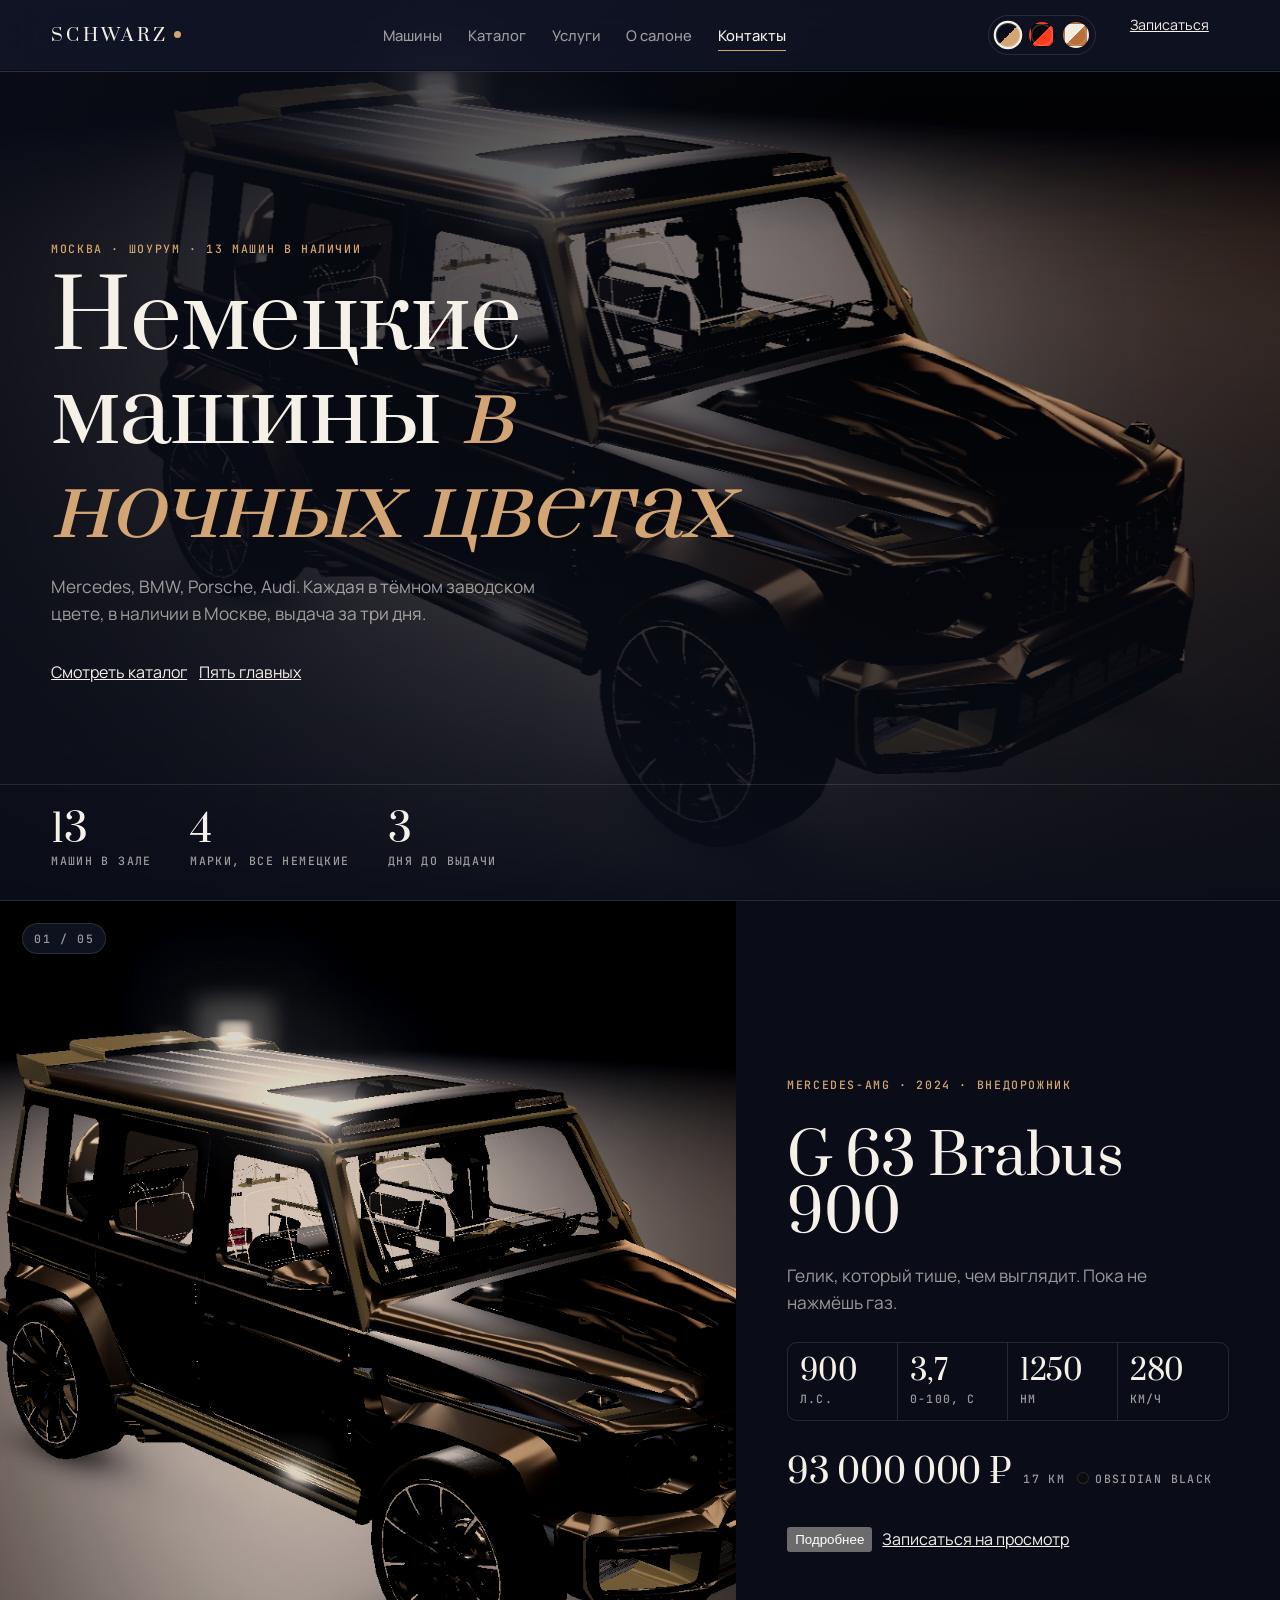
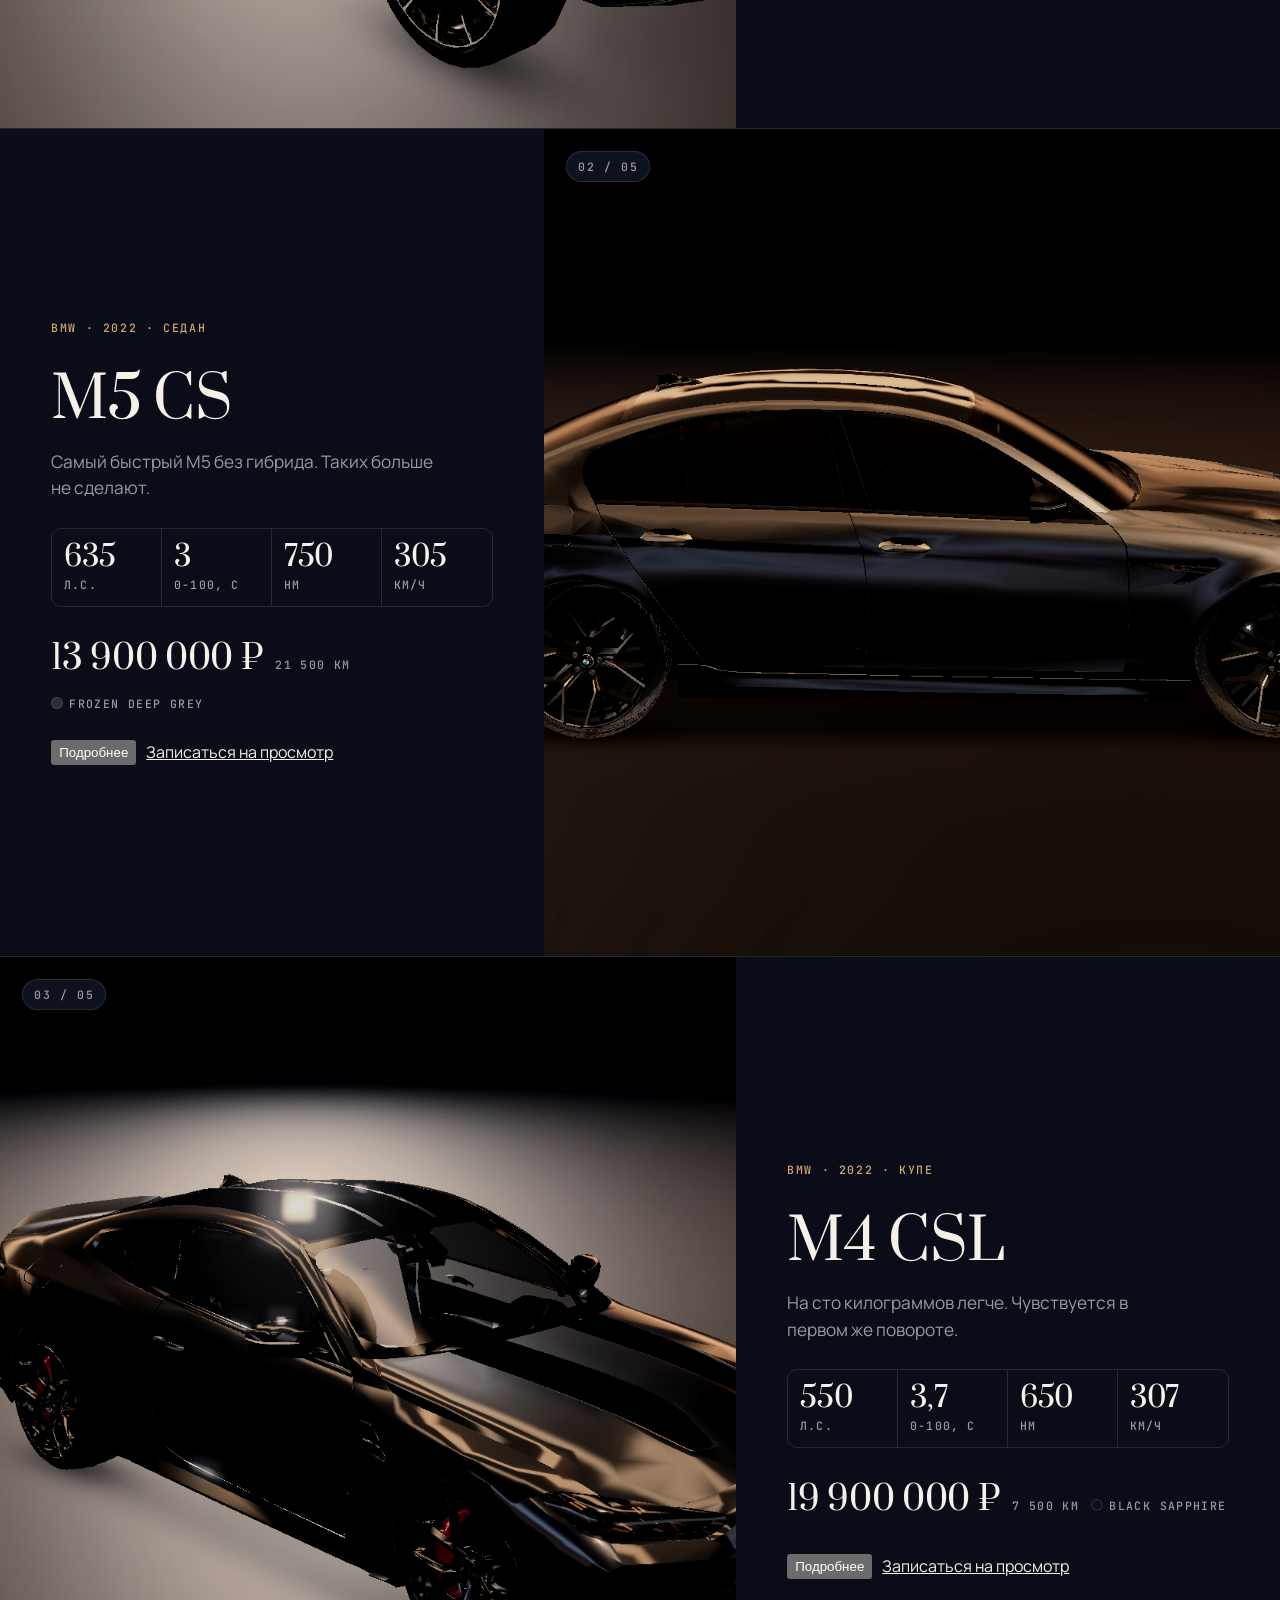
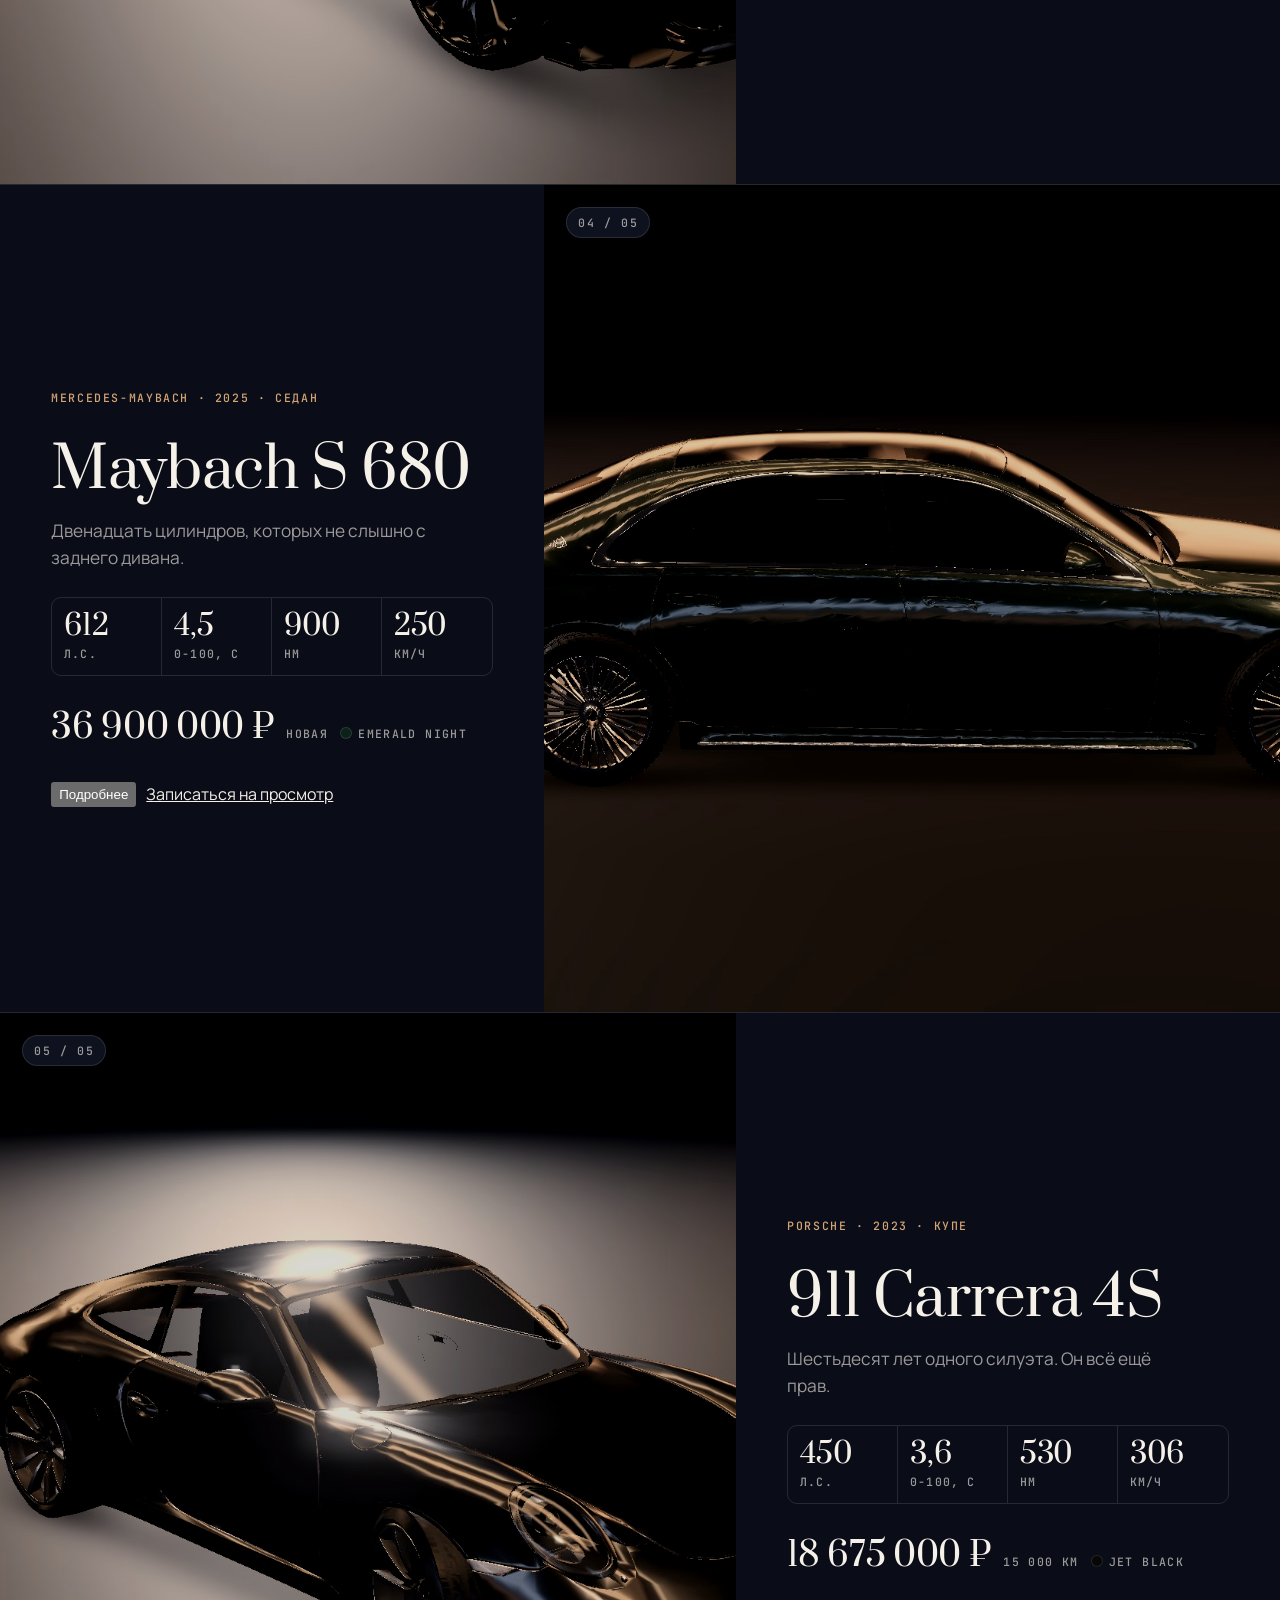
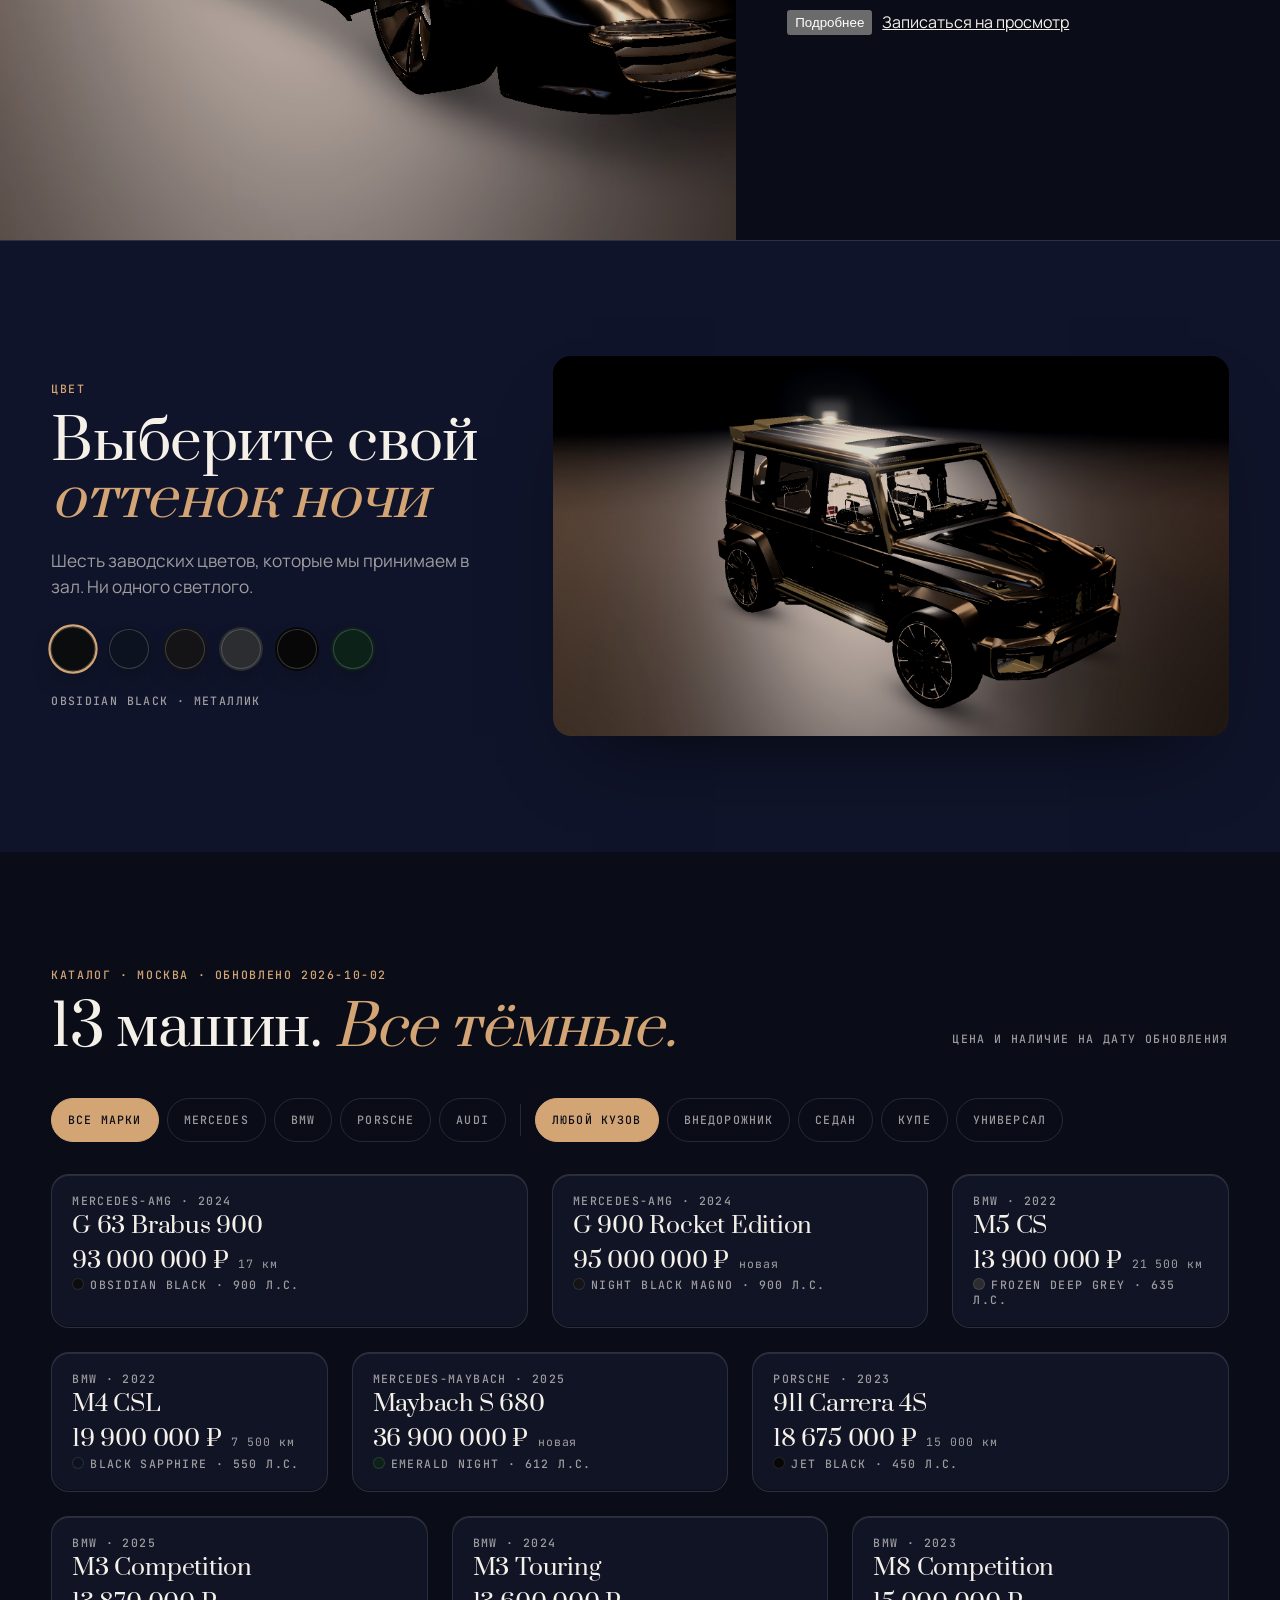
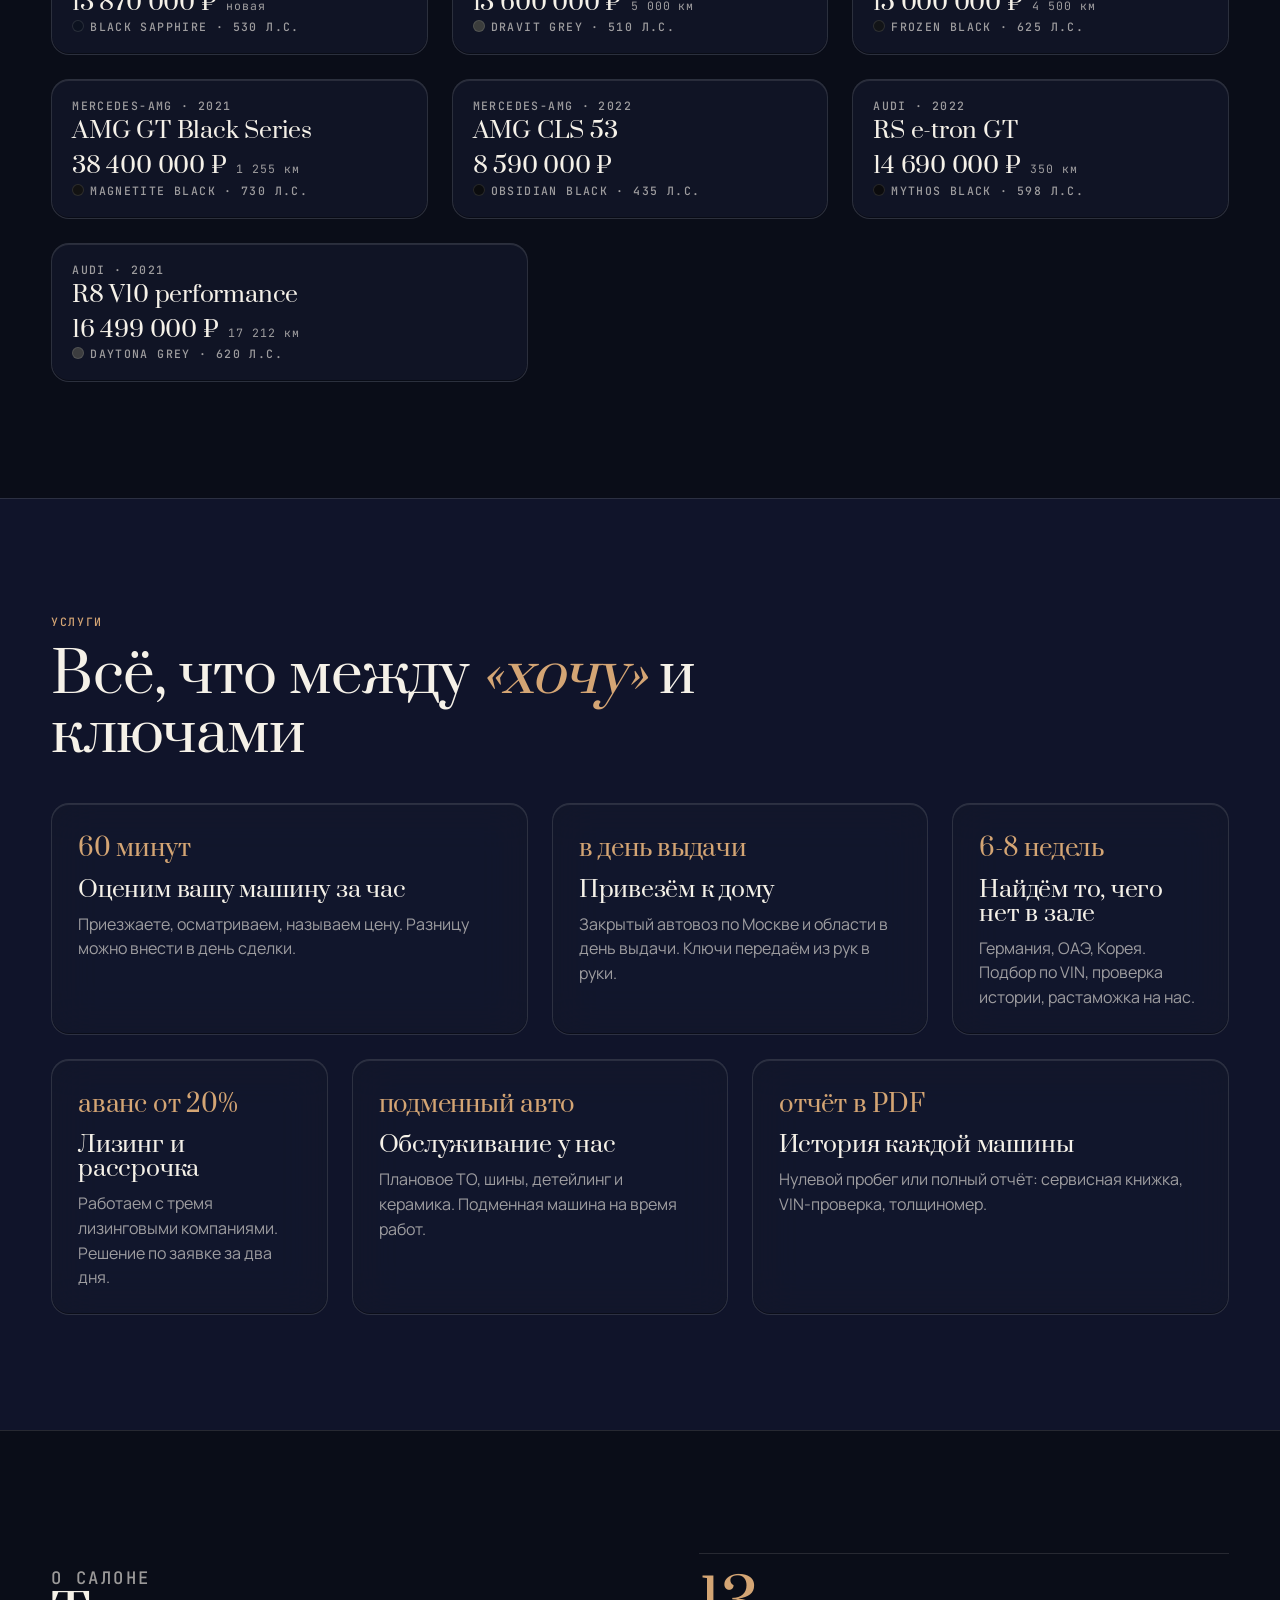
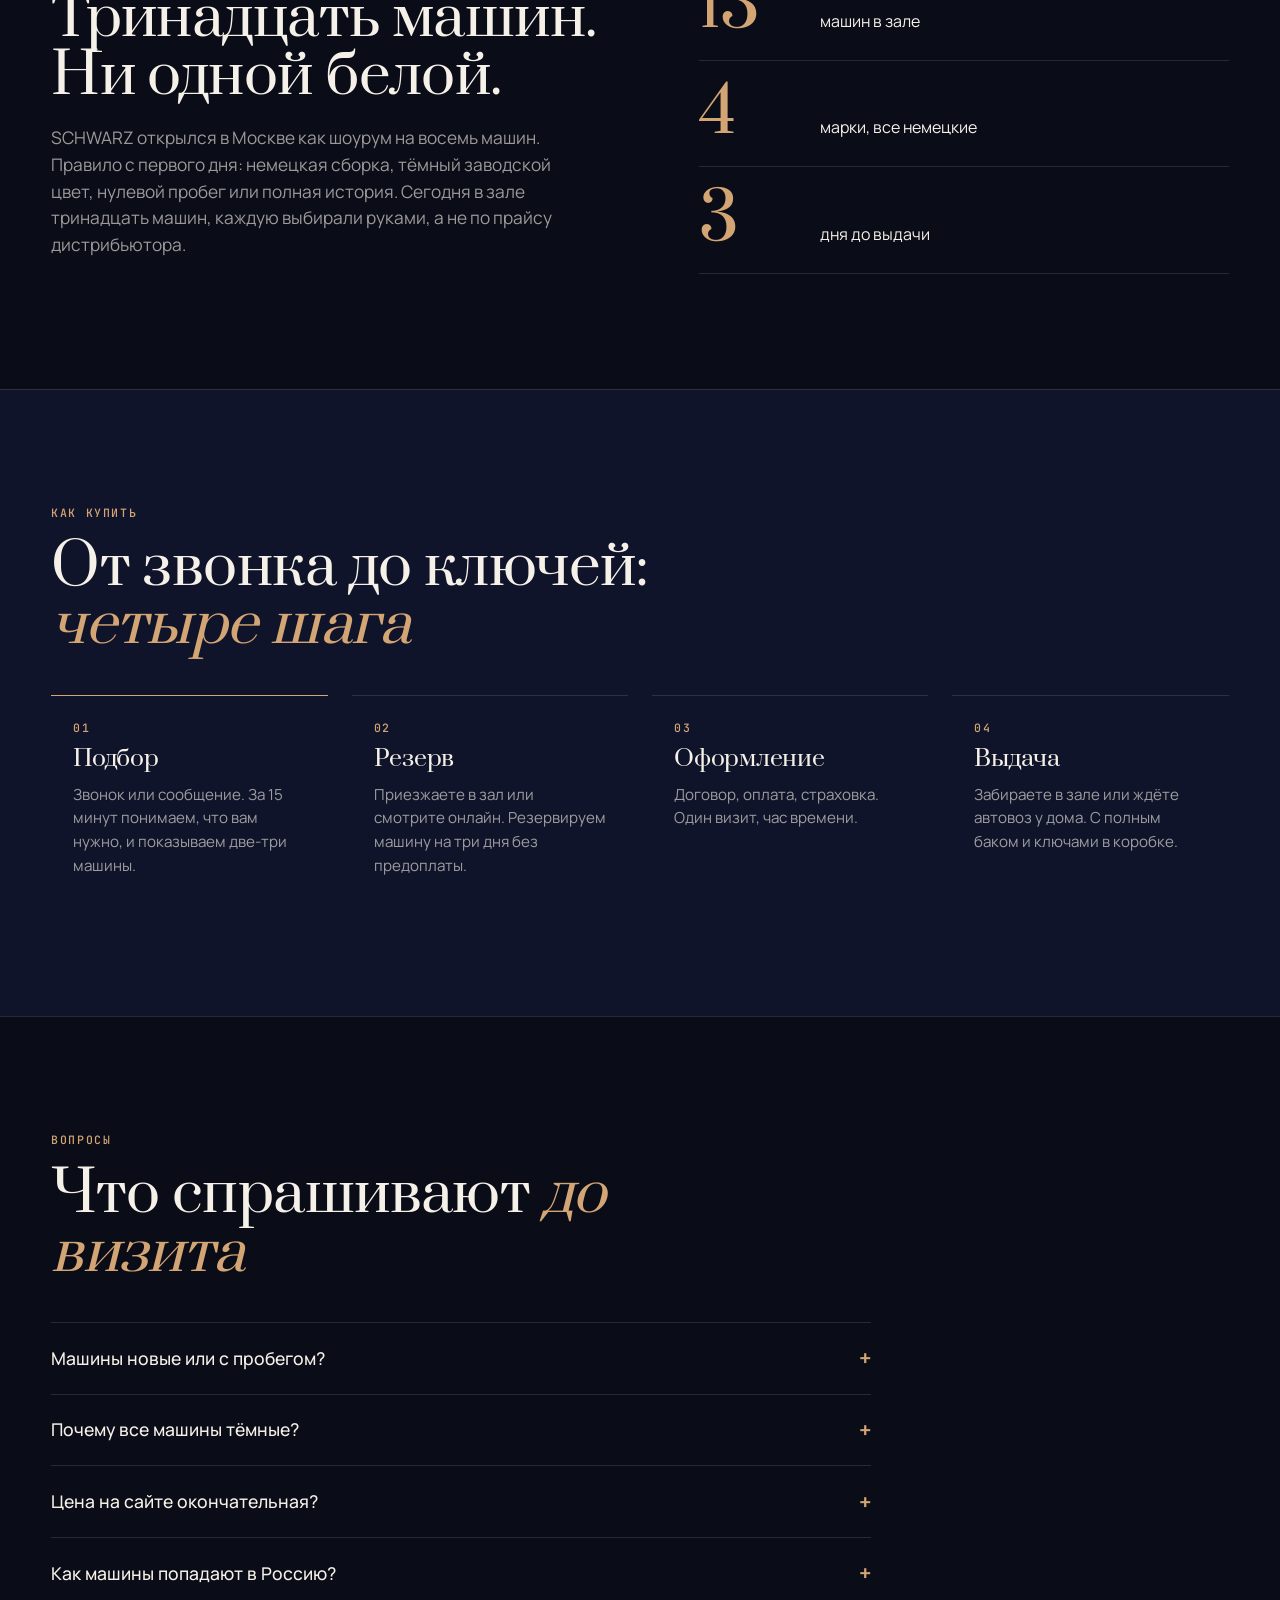
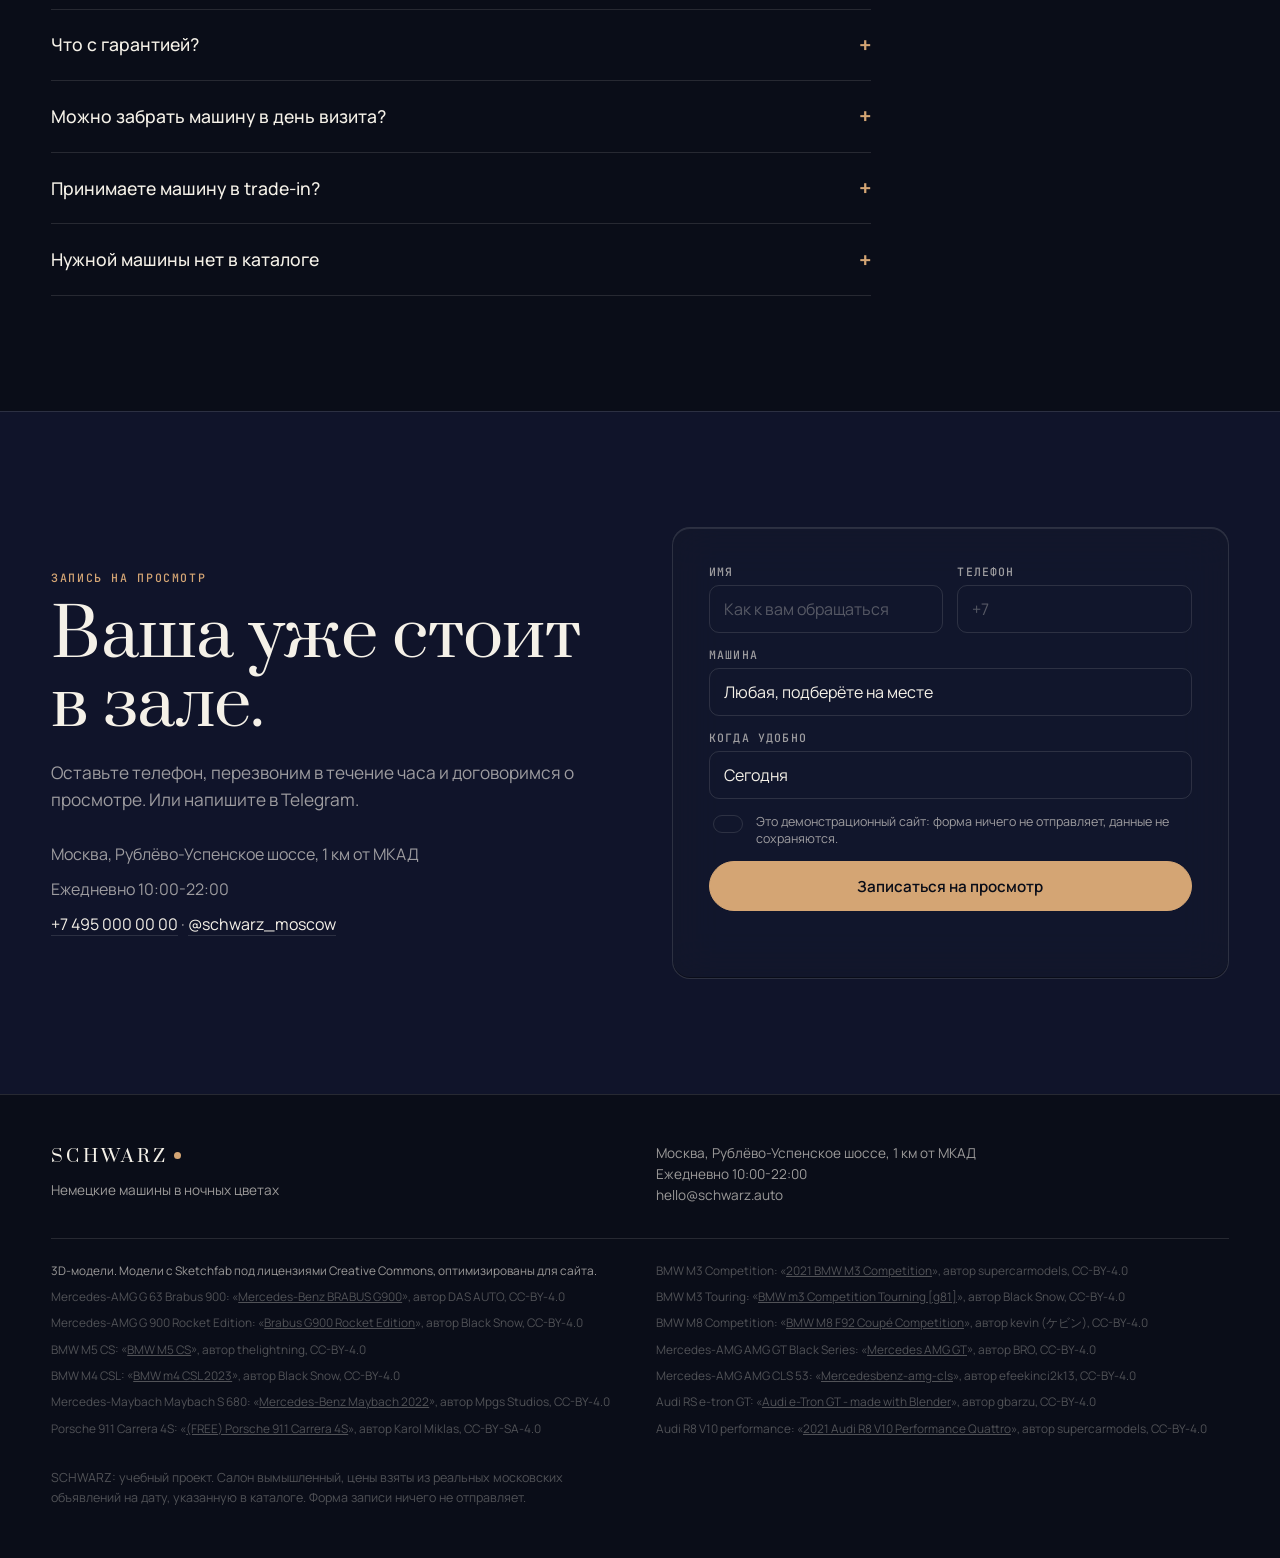
==== lite/index.html @ 3dd939ba "site-lite: первая версия SCHWARZ без 3D Co-Authored-By: Claude Fable 5.1 <noreply@anthropic.com>" ====
<!doctype html>
<html lang="ru" data-theme="night">
<head>
  <meta charset="utf-8" />
  <meta name="viewport" content="width=device-width, initial-scale=1, viewport-fit=cover" />
  <title>SCHWARZ. Немецкие машины в ночных цветах</title>
  <meta name="description" content="Mercedes, BMW, Porsche, Audi в тёмных заводских цветах. 13 машин в наличии в Москве, цена и наличие открыты, выдача за три дня." />
  <meta name="theme-color" content="#0a0d18" />
  <meta property="og:title" content="SCHWARZ. Немецкие машины в ночных цветах" />
  <meta property="og:description" content="13 машин в наличии в Москве. Все тёмные. Цена открыта, выдача за три дня." />
  <meta property="og:image" content="renders/night/g900-34f.jpg" />
  <link rel="icon" href="data:image/svg+xml,%3Csvg xmlns='http://www.w3.org/2000/svg' viewBox='0 0 32 32'%3E%3Crect width='32' height='32' rx='7' fill='%230a0d18'/%3E%3Ctext x='16' y='22' text-anchor='middle' font-family='Georgia,serif' font-size='19' fill='%23f5f1e8'%3ES%3C/text%3E%3Ccircle cx='25' cy='21' r='2.4' fill='%23d4a574'/%3E%3C/svg%3E" />
  <script>
    // тема до первой отрисовки, чтобы не мигало
    (function () {
      try {
        var t = new URLSearchParams(location.search).get('theme') || localStorage.getItem('schwarz-theme')
        if (t === 'night' || t === 'chrome' || t === 'atelier') document.documentElement.dataset.theme = t
      } catch (e) {}
      document.documentElement.classList.add('js')
    })()
  </script>
  <link rel="preconnect" href="https://fonts.googleapis.com" />
  <link rel="preconnect" href="https://fonts.gstatic.com" crossorigin />
  <link href="https://fonts.googleapis.com/css2?family=Prata&family=Manrope:wght@400;500;600;700&family=Tektur:wght@500;700;800&family=Geologica:wght@300;400;500;600&family=Cormorant+Garamond:ital,wght@0,400;0,500;0,600;1,400;1,500&family=Onest:wght@400;500;600&family=JetBrains+Mono:wght@400;500&display=swap" rel="stylesheet" />
  <link rel="stylesheet" href="tokens.css" />
  <link rel="stylesheet" href="tail.css" />
  <link rel="stylesheet" href="styles.css" />
</head>
<body>
  <a href="#catalog" class="skip">Перейти к каталогу</a>

  <header class="hd" data-header>
    <div class="hd-in">
      <a href="#top" class="logo" aria-label="SCHWARZ, на главную">Schwarz<i></i></a>
      <nav class="nav" aria-label="Разделы" data-nav>
        <a href="#heroes">Машины</a>
        <a href="#catalog">Каталог</a>
        <a href="#services">Услуги</a>
        <a href="#about">О салоне</a>
        <a href="#cta">Контакты</a>
      </nav>
      <div class="hd-right">
        <div class="themes" role="group" aria-label="Освещение шоурума" data-themes>
          <button type="button" data-theme-btn="night" aria-label="Ночной шоурум" title="Ночной шоурум"></button>
          <button type="button" data-theme-btn="chrome" aria-label="Кинохром" title="Кинохром"></button>
          <button type="button" data-theme-btn="atelier" aria-label="Светлое ателье" title="Светлое ателье"></button>
        </div>
        <a href="#cta" class="tl-btn hd-cta">Записаться</a>
        <button type="button" class="burger" aria-label="Меню" aria-expanded="false" data-burger><span></span></button>
      </div>
    </div>
  </header>

  <main id="top">
    <section class="hero" aria-labelledby="hero-h">
      <div class="hero-media" data-parallax>
        <img data-render="g900" data-rview="34f" alt="Mercedes-AMG G 63 Brabus 900 в цвете Obsidian Black в шоуруме SCHWARZ" fetchpriority="high" width="1920" height="1080" />
      </div>
      <div class="hero-in">
        <p class="eyebrow rise" style="--d:.1s">Москва · шоурум · <span data-count-cars>13</span> машин в наличии</p>
        <h1 id="hero-h" class="rise" style="--d:.2s">Немецкие машины <em>в ночных цветах</em></h1>
        <p class="lede rise" style="--d:.35s" data-text="brand.lede"></p>
        <div class="hero-cta rise" style="--d:.45s">
          <a href="#catalog" class="tl-btn">Смотреть каталог</a>
          <a href="#heroes" class="tl-btn tl-ghost">Пять главных</a>
        </div>
      </div>
      <ul class="hero-meta rise" style="--d:.6s" aria-label="Коротко о салоне" data-facts></ul>
    </section>

    <section class="heroes" id="heroes" aria-label="Главные машины" data-heroes></section>

    <section class="paint" id="paint" aria-labelledby="paint-h">
      <div class="paint-in">
        <div class="paint-text">
          <p class="eyebrow io">Цвет</p>
          <h2 id="paint-h" class="io" style="--d:.05s">Выберите свой <em>оттенок ночи</em></h2>
          <p class="lede io" style="--d:.1s">Шесть заводских цветов, которые мы принимаем в зал. Ни одного светлого.</p>
          <div class="chips io" style="--d:.15s" role="group" aria-label="Оттенок кузова" data-chips></div>
          <p class="paint-name io" style="--d:.2s"><span class="tl-mono" data-paint-name></span></p>
        </div>
        <div class="paint-media io" style="--d:.1s">
          <img data-paint-img alt="Mercedes-AMG G 63 Brabus 900, выбранный оттенок" width="1920" height="1080" />
          <img data-paint-img-next alt="" aria-hidden="true" width="1920" height="1080" />
        </div>
      </div>
    </section>

    <div id="tail" class="tail"></div>
  </main>

  <script src="data/cars.js"></script>
  <script src="data/content.js"></script>
  <script src="tail.js"></script>
  <script src="app.js"></script>
</body>
</html>
---- lite/tokens.css ----
/* SCHWARZ: токены трёх тем. Один файл на site-3d и site-lite.
   Переключение: <html data-theme="night" | "chrome" | "atelier">. По умолчанию night.
   Правило: один акцент на тему, фон не чистый #000 и не #fff, mono только для лейблов. */

:root,
html[data-theme='night'] {
  --bg: #0a0d18;
  --bg-2: #10142a;
  --surface: rgba(20, 24, 42, 0.72);
  --ink: #f5f1e8;
  --ink-dim: rgba(245, 241, 232, 0.62);
  --ink-faint: rgba(245, 241, 232, 0.3);
  --line: rgba(245, 241, 232, 0.12);
  --accent: #d4a574;
  --accent-soft: #f4d99c;
  --accent-ink: #0a0d18;
  --glass-top: rgba(255, 255, 255, 0.1);
  --glass-bottom: rgba(0, 0, 0, 0.4);
  --font-display: 'Prata', Georgia, serif;
  --font-text: 'Manrope', system-ui, sans-serif;
  --font-mono: 'JetBrains Mono', ui-monospace, monospace;
  --display-weight: 400;
  --display-tracking: -0.01em;
  --display-case: none;
  --radius: 18px;
  --radius-s: 10px;
  --ease: cubic-bezier(0.22, 1, 0.36, 1);
  --ease-io: cubic-bezier(0.83, 0, 0.17, 1);
  --photo-filter: sepia(0.35) saturate(1.3) hue-rotate(-10deg) brightness(0.82) contrast(1.08);
  --scheme: dark;
}

html[data-theme='chrome'] {
  --bg: #0a0a0b;
  --bg-2: #141416;
  --surface: rgba(26, 26, 28, 0.76);
  --ink: #e6e6e8;
  --ink-dim: rgba(230, 230, 232, 0.6);
  --ink-faint: rgba(230, 230, 232, 0.28);
  --line: rgba(230, 230, 232, 0.14);
  --accent: #ff3b1f;
  --accent-soft: #ff7a5c;
  --accent-ink: #0a0a0b;
  --glass-top: rgba(255, 255, 255, 0.14);
  --glass-bottom: rgba(0, 0, 0, 0.5);
  --font-display: 'Tektur', 'Geologica', sans-serif;
  --font-text: 'Geologica', system-ui, sans-serif;
  --font-mono: 'JetBrains Mono', ui-monospace, monospace;
  --display-weight: 800;
  --display-tracking: -0.03em;
  --display-case: uppercase;
  --radius: 4px;
  --radius-s: 2px;
  --photo-filter: grayscale(1) contrast(1.18) brightness(0.9);
  --scheme: dark;
}

html[data-theme='atelier'] {
  --bg: #f1ece2;
  --bg-2: #e6dfd1;
  --surface: rgba(255, 252, 246, 0.72);
  --ink: #14130f;
  --ink-dim: rgba(20, 19, 15, 0.64);
  --ink-faint: rgba(20, 19, 15, 0.34);
  --line: rgba(20, 19, 15, 0.12);
  --accent: #b8703a;
  --accent-soft: #d99a64;
  --accent-ink: #fffaf0;
  --glass-top: rgba(255, 255, 255, 0.7);
  --glass-bottom: rgba(20, 19, 15, 0.08);
  --font-display: 'Cormorant Garamond', Georgia, serif;
  --font-text: 'Onest', system-ui, sans-serif;
  --font-mono: 'JetBrains Mono', ui-monospace, monospace;
  --display-weight: 500;
  --display-tracking: -0.015em;
  --display-case: none;
  --radius: 24px;
  --radius-s: 12px;
  --photo-filter: sepia(0.18) saturate(1.05) brightness(1.02) contrast(1.04);
  --scheme: light;
}

/* ритм и размеры, одинаковые для всех тем */
:root {
  --maxw: 1440px;
  --pad: clamp(18px, 4vw, 64px);
  --gap: clamp(1rem, 2vw, 1.5rem);
  --section: clamp(4rem, 9vw, 8rem);
  --t-fast: 0.28s var(--ease);
  --t-med: 0.6s var(--ease);
  --h1: clamp(2.6rem, 7.2vw, 7.5rem);
  --h2: clamp(2rem, 4.4vw, 4rem);
  --h3: clamp(1.25rem, 1.8vw, 1.6rem);
  --lede: clamp(1.05rem, 1.35vw, 1.3rem);
  --label: 0.72rem;
}

html { color-scheme: var(--scheme); }

/* шрифты: подключаются один раз, тема выбирает свои через переменные */
.schwarz-fonts {
  /* Prata 400 · Manrope 400 500 600 700 · Tektur 500 700 800 · Geologica 300 400 500 600 ·
     Cormorant Garamond 400 500 600 (+italic) · Onest 400 500 600 · JetBrains Mono 400 500 */
}
---- lite/tail.css ----
/* SCHWARZ: хвост сайта (каталог, услуги, о салоне, FAQ, запись, футер).
   Работает в site-3d под фильмом и в site-lite как основное тело страницы.
   Все цвета и шрифты из brand/design-system/tokens.css. Префикс классов .tl- */

.tl {
  position: relative;
  z-index: 3;
  background: var(--bg);
  color: var(--ink);
  font-family: var(--font-text);
  line-height: 1.55;
  -webkit-font-smoothing: antialiased;
}
.tl * { box-sizing: border-box; }
.tl section { padding: var(--section) 0; }
.tl .tl-wrap { max-width: var(--maxw); margin: 0 auto; padding: 0 var(--pad); }
.tl .tl-eyebrow {
  font: 500 var(--label) var(--font-mono); letter-spacing: 0.14em; text-transform: uppercase;
  color: var(--accent); margin: 0 0 1.1rem;
}
.tl h2, .tl h3, .tl .tl-display {
  font-family: var(--font-display); font-weight: var(--display-weight);
  letter-spacing: var(--display-tracking); text-transform: var(--display-case); line-height: 1.04; margin: 0;
}
.tl h2 { font-size: var(--h2); max-width: 18ch; }
.tl h3 { font-size: var(--h3); }
.tl h2 em { font-style: italic; color: var(--accent); }
html[data-theme='chrome'] .tl h2 em { font-style: normal; }
.tl .tl-lede { font-size: var(--lede); color: var(--ink-dim); max-width: 56ch; margin: 1.2rem 0 0; }
.tl .tl-head { display: grid; grid-template-columns: 1fr auto; gap: 2rem; align-items: end; margin-bottom: 2.5rem; }
.tl .tl-mono { font: 500 var(--label) var(--font-mono); letter-spacing: 0.12em; text-transform: uppercase; color: var(--ink-dim); }
.tl .tl-glass {
  background: var(--surface); border: 1px solid var(--line); border-radius: var(--radius);
  box-shadow: inset 0 1px 0 var(--glass-top), inset 0 -1px 0 var(--glass-bottom);
  backdrop-filter: blur(22px) saturate(140%); -webkit-backdrop-filter: blur(22px) saturate(140%);
}
.tl .tl-btn {
  display: inline-flex; align-items: center; justify-content: center; gap: 10px; min-height: 50px; padding: 0 28px;
  border-radius: 999px; font: 600 0.95rem var(--font-text); border: 1px solid var(--accent);
  background: var(--accent); color: var(--accent-ink); cursor: pointer; text-decoration: none;
  transition: transform var(--t-fast), background var(--t-fast); white-space: nowrap;
}
html[data-theme='chrome'] .tl .tl-btn { border-radius: var(--radius); font-family: var(--font-display); font-weight: 700; letter-spacing: 0.04em; text-transform: uppercase; }
.tl .tl-btn:hover { transform: translateY(-2px); }
.tl .tl-btn:focus-visible, .tl button:focus-visible, .tl a:focus-visible, .tl input:focus-visible, .tl select:focus-visible { outline: 2px solid var(--accent-soft); outline-offset: 3px; }
.tl .tl-btn.tl-ghost { background: transparent; color: var(--ink); border-color: var(--line); }
.tl .tl-rule { height: 1px; width: 100%; background: var(--line); }
.tl section + section { border-top: 1px solid var(--line); }
.tl section.tl-alt { background: var(--bg-2); }

/* ── фильтры каталога ── */
.tl .tl-filters { display: flex; flex-wrap: wrap; gap: 8px; }
.tl .tl-filters button {
  font: 500 var(--label) var(--font-mono); letter-spacing: 0.1em; text-transform: uppercase; color: var(--ink-dim);
  min-height: 44px; padding: 0 16px; border: 1px solid var(--line); border-radius: 999px; background: transparent; cursor: pointer;
  transition: color var(--t-fast), border-color var(--t-fast), background var(--t-fast);
}
html[data-theme='chrome'] .tl .tl-filters button { border-radius: var(--radius); }
.tl .tl-filters button.is-on { color: var(--accent-ink); background: var(--accent); border-color: var(--accent); }
.tl .tl-filters .tl-sep { width: 1px; background: var(--line); margin: 6px 6px; }

/* ── bento-сетка ── */
.tl .tl-grid { display: grid; grid-template-columns: repeat(12, 1fr); gap: var(--gap); }
.tl .tl-card {
  grid-column: span 4; position: relative; overflow: hidden; display: flex; flex-direction: column;
  cursor: pointer; text-align: left; padding: 0; color: inherit; font: inherit;
  transition: transform var(--t-med), border-color var(--t-fast), opacity var(--t-med);
}
.tl .tl-card:nth-child(12n+1), .tl .tl-card:nth-child(12n+6) { grid-column: span 5; }
.tl .tl-card:nth-child(12n+3), .tl .tl-card:nth-child(12n+4) { grid-column: span 3; }
.tl .tl-card:hover { transform: translateY(-4px); border-color: var(--accent); }
.tl .tl-card.is-hidden { display: none; }
.tl .tl-card .tl-ph { position: relative; aspect-ratio: 16 / 10; overflow: hidden; background: var(--bg-2); }
.tl .tl-card img { position: absolute; inset: 0; width: 100%; height: 100%; object-fit: cover; object-position: 50% 60%; transition: transform 1.2s var(--ease), opacity var(--t-med); }
.tl .tl-card:hover img { transform: scale(1.04); }
.tl .tl-card .tl-tag {
  position: absolute; top: 14px; left: 14px; z-index: 1; font: 500 var(--label) var(--font-mono); letter-spacing: 0.12em;
  text-transform: uppercase; padding: 7px 11px; border-radius: 999px; background: var(--surface); border: 1px solid var(--line);
  backdrop-filter: blur(12px);
}
html[data-theme='chrome'] .tl .tl-card .tl-tag { border-radius: var(--radius); }
.tl .tl-card .tl-tag.is-stock::before { content: ''; display: inline-block; width: 6px; height: 6px; border-radius: 50%; background: var(--accent); margin-right: 8px; vertical-align: 0.1em; }
.tl .tl-card .tl-body { padding: 18px 20px 20px; display: grid; gap: 4px; }
.tl .tl-card h3 { margin: 2px 0 6px; }
.tl .tl-price { font-family: var(--font-display); font-weight: var(--display-weight); letter-spacing: var(--display-tracking); font-size: 1.45rem; line-height: 1.1; }
.tl .tl-price small { font: 400 var(--label) var(--font-mono); color: var(--ink-dim); letter-spacing: 0.08em; margin-left: 10px; text-transform: none; }
.tl .tl-chip { display: inline-block; width: 12px; height: 12px; border-radius: 50%; box-shadow: inset 0 0 0 1px var(--line); vertical-align: -1px; margin-right: 6px; }
.tl .tl-empty { grid-column: 1 / -1; padding: 3rem; text-align: center; color: var(--ink-dim); }

/* ── панель машины ── */
.tl .tl-dialog { border: 0; padding: 0; background: transparent; max-width: min(1180px, calc(100vw - 32px)); width: 100%; max-height: calc(100vh - 32px); color: inherit; }
.tl .tl-dialog::backdrop { background: rgba(5, 7, 14, 0.72); backdrop-filter: blur(10px); }
.tl .tl-panel { display: grid; grid-template-columns: 1.25fr 1fr; overflow: hidden; }
.tl .tl-panel .tl-media { position: relative; background: var(--bg-2); min-height: 360px; }
.tl .tl-panel .tl-media img { position: absolute; inset: 0; width: 100%; height: 100%; object-fit: cover; transition: opacity var(--t-med); }
.tl .tl-panel .tl-views { position: absolute; left: 16px; bottom: 16px; display: flex; gap: 6px; }
.tl .tl-panel .tl-views button { min-width: 44px; min-height: 36px; padding: 0 12px; font: 500 var(--label) var(--font-mono); letter-spacing: 0.1em; text-transform: uppercase; border: 1px solid var(--line); background: var(--surface); color: var(--ink-dim); border-radius: 999px; cursor: pointer; backdrop-filter: blur(10px); }
.tl .tl-panel .tl-views button.is-on { color: var(--accent-ink); background: var(--accent); border-color: var(--accent); }
.tl .tl-panel .tl-info { padding: clamp(22px, 3vw, 40px); display: grid; align-content: start; gap: 18px; overflow: auto; max-height: calc(100vh - 32px); }
.tl .tl-panel .tl-close { position: absolute; top: 14px; right: 14px; z-index: 2; width: 44px; height: 44px; border-radius: 50%; border: 1px solid var(--line); background: var(--surface); color: var(--ink); cursor: pointer; font-size: 20px; line-height: 1; backdrop-filter: blur(10px); }
.tl .tl-specs { display: grid; grid-template-columns: repeat(4, 1fr); border: 1px solid var(--line); border-radius: var(--radius-s); overflow: hidden; }
.tl .tl-specs div { padding: 14px 12px; border-right: 1px solid var(--line); }
.tl .tl-specs div:last-child { border-right: 0; }
.tl .tl-specs b { display: block; font-family: var(--font-display); font-weight: var(--display-weight); font-size: clamp(1.4rem, 2vw, 1.9rem); line-height: 1; letter-spacing: var(--display-tracking); }
.tl .tl-specs span { display: block; margin-top: 6px; font: 500 var(--label) var(--font-mono); letter-spacing: 0.1em; text-transform: uppercase; color: var(--ink-dim); }
.tl .tl-kv { display: grid; grid-template-columns: auto 1fr; gap: 6px 18px; font-size: 0.95rem; }
.tl .tl-kv dt { color: var(--ink-dim); font: 500 var(--label) var(--font-mono); letter-spacing: 0.1em; text-transform: uppercase; padding-top: 3px; }
.tl .tl-kv dd { margin: 0; }
.tl .tl-sources { font-size: 0.8rem; color: var(--ink-dim); }
.tl .tl-sources a { color: inherit; text-decoration: underline; text-underline-offset: 3px; }
.tl .tl-credit { font-size: 0.75rem; color: var(--ink-faint); }
.tl .tl-credit a { color: inherit; }

/* ── услуги ── */
.tl .tl-services { display: grid; grid-template-columns: repeat(12, 1fr); gap: var(--gap); }
.tl .tl-service { grid-column: span 4; padding: 26px 26px 24px; display: grid; gap: 10px; align-content: start; min-height: 220px; }
.tl .tl-service:nth-child(1), .tl .tl-service:nth-child(6) { grid-column: span 5; }
.tl .tl-service:nth-child(3), .tl .tl-service:nth-child(4) { grid-column: span 3; }
.tl .tl-service .tl-meta { font-family: var(--font-display); font-weight: var(--display-weight); letter-spacing: var(--display-tracking); font-size: 1.5rem; color: var(--accent); }
.tl .tl-service p { margin: 0; color: var(--ink-dim); }

/* ── о салоне ── */
.tl .tl-about { display: grid; grid-template-columns: 1.1fr 1fr; gap: clamp(2rem, 5vw, 5rem); align-items: start; }
.tl .tl-about p { font-size: var(--lede); margin: 1.2rem 0 0; color: var(--ink-dim); max-width: 48ch; }
.tl .tl-facts { display: grid; gap: 0; border-top: 1px solid var(--line); margin-top: 0.4rem; }
.tl .tl-fact { display: grid; grid-template-columns: auto 1fr; gap: 1.4rem; align-items: baseline; padding: 1.3rem 0; border-bottom: 1px solid var(--line); }
.tl .tl-fact b { font-family: var(--font-display); font-weight: var(--display-weight); font-size: clamp(2.4rem, 5vw, 4.2rem); line-height: 1; letter-spacing: var(--display-tracking); color: var(--accent); min-width: 2.2ch; }

/* ── шаги ── */
.tl .tl-steps { display: grid; grid-template-columns: repeat(4, 1fr); gap: var(--gap); counter-reset: s; }
.tl .tl-step { padding: 24px 22px; display: grid; gap: 12px; align-content: start; border-top: 1px solid var(--line); transition: border-color var(--t-med), opacity var(--t-med); }
.tl .tl-step.is-on { border-top-color: var(--accent); }
.tl .tl-step .tl-n { font: 500 var(--label) var(--font-mono); letter-spacing: 0.14em; color: var(--accent); }
.tl .tl-step p { margin: 0; color: var(--ink-dim); font-size: 0.95rem; }

/* ── FAQ ── */
.tl .tl-faq { max-width: 820px; }
.tl .tl-faq details { border-top: 1px solid var(--line); }
.tl .tl-faq details:last-child { border-bottom: 1px solid var(--line); }
.tl .tl-faq summary { list-style: none; cursor: pointer; display: flex; justify-content: space-between; align-items: center; gap: 1rem; padding: 1.2rem 0; font-size: 1.1rem; font-weight: 500; min-height: 44px; }
.tl .tl-faq summary::-webkit-details-marker { display: none; }
.tl .tl-faq summary::after { content: '+'; font-family: var(--font-mono); color: var(--accent); font-size: 1.3rem; transition: transform var(--t-fast); flex: none; }
.tl .tl-faq details[open] summary::after { transform: rotate(45deg); }
.tl .tl-faq .tl-a { padding: 0 0 1.4rem; color: var(--ink-dim); max-width: 62ch; }

/* ── запись ── */
.tl .tl-cta { display: grid; grid-template-columns: 1fr 1fr; gap: clamp(2rem, 5vw, 5rem); align-items: center; }
.tl .tl-cta h2 { font-size: clamp(2.2rem, 5.2vw, 4.6rem); max-width: 14ch; }
.tl .tl-form { padding: clamp(22px, 3vw, 36px); display: grid; gap: 14px; }
.tl .tl-form label { display: grid; gap: 6px; font: 500 var(--label) var(--font-mono); letter-spacing: 0.1em; text-transform: uppercase; color: var(--ink-dim); }
.tl .tl-form input, .tl .tl-form select {
  font: 400 1rem var(--font-text); color: var(--ink); background: transparent; border: 1px solid var(--line); border-radius: var(--radius-s);
  min-height: 48px; padding: 0 14px; width: 100%; appearance: none; -webkit-appearance: none;
}
.tl .tl-form input::placeholder { color: var(--ink-faint); }
.tl .tl-form input[aria-invalid='true'] { border-color: var(--accent); }
.tl .tl-form .tl-row { display: grid; grid-template-columns: 1fr 1fr; gap: 14px; }
.tl .tl-form .tl-status { font-size: 0.85rem; color: var(--ink-dim); min-height: 1.2em; }
.tl .tl-form .tl-consent { font: 400 0.78rem var(--font-text); text-transform: none; letter-spacing: 0; display: flex; gap: 10px; align-items: flex-start; }
.tl .tl-form .tl-consent input { width: 18px; height: 18px; min-height: 0; margin-top: 2px; flex: none; }
.tl .tl-form.is-done .tl-fields { display: none; }
.tl .tl-form .tl-done { display: none; gap: 10px; }
.tl .tl-form.is-done .tl-done { display: grid; }
.tl .tl-contacts { display: grid; gap: 10px; margin-top: 1.8rem; color: var(--ink-dim); }
.tl .tl-contacts a { color: var(--ink); text-decoration: none; border-bottom: 1px solid var(--line); }

/* ── футер ── */
.tl footer { padding: 3rem 0 2.4rem; border-top: 1px solid var(--line); color: var(--ink-dim); font-size: 0.85rem; }
.tl .tl-foot { display: grid; grid-template-columns: 1fr 1fr; gap: 2rem; }
.tl .tl-foot .tl-logo { font-family: var(--font-display); font-weight: var(--display-weight); letter-spacing: 0.18em; text-transform: uppercase; font-size: 1.1rem; color: var(--ink); }
.tl .tl-foot .tl-logo i { display: inline-block; width: 7px; height: 7px; background: var(--accent); border-radius: 50%; margin-left: 6px; vertical-align: 0.15em; }
.tl .tl-credits { margin-top: 2rem; padding-top: 1.4rem; border-top: 1px solid var(--line); font-size: 0.74rem; color: var(--ink-faint); columns: 2; column-gap: 2rem; }
.tl .tl-credits p { margin: 0 0 0.5rem; break-inside: avoid; }
.tl .tl-credits a { color: inherit; }
.tl .tl-disclaimer { margin-top: 1.4rem; font-size: 0.78rem; color: var(--ink-faint); max-width: 72ch; }

/* ── появление ── */
.tl .tl-io { opacity: 0; transform: translateY(26px); transition: opacity 0.9s var(--ease), transform 0.9s var(--ease); transition-delay: var(--d, 0s); }
.tl .tl-io.is-in { opacity: 1; transform: none; }

/* ── адаптив ── */
@media (max-width: 1080px) {
  .tl .tl-card, .tl .tl-card:nth-child(n) { grid-column: span 6; }
  .tl .tl-service, .tl .tl-service:nth-child(n) { grid-column: span 6; }
  .tl .tl-steps { grid-template-columns: 1fr 1fr; }
  .tl .tl-panel { grid-template-columns: 1fr; }
  .tl .tl-panel .tl-media { min-height: 260px; }
}
@media (max-width: 720px) {
  .tl .tl-card, .tl .tl-card:nth-child(n) { grid-column: span 12; min-height: 0; }
  .tl .tl-service, .tl .tl-service:nth-child(n) { grid-column: span 12; min-height: 0; }
  .tl .tl-head, .tl .tl-about, .tl .tl-cta, .tl .tl-foot { grid-template-columns: 1fr; }
  .tl .tl-steps { grid-template-columns: 1fr; }
  .tl .tl-specs { grid-template-columns: 1fr 1fr; }
  .tl .tl-specs div:nth-child(2) { border-right: 0; }
  .tl .tl-specs div:nth-child(-n+2) { border-bottom: 1px solid var(--line); }
  .tl .tl-form .tl-row { grid-template-columns: 1fr; }
  .tl .tl-credits { columns: 1; }
  .tl .tl-dialog { max-width: 100vw; max-height: 100vh; width: 100vw; height: 100vh; }
  .tl .tl-panel .tl-info { max-height: none; }
}
@media (hover: none) { .tl .tl-card:hover { transform: none; } }
@media (prefers-reduced-motion: reduce) {
  .tl .tl-io { opacity: 1; transform: none; transition: none; }
  .tl *, .tl *::before, .tl *::after { transition-duration: 0.01ms !important; }
}
---- lite/styles.css ----
/* SCHWARZ lite: шапка, hero, пять героев, сцена цвета. Хвост в tail.css, токены в tokens.css. */

*, *::before, *::after { box-sizing: border-box; }
html { -webkit-text-size-adjust: 100%; scroll-behavior: smooth; overflow-x: hidden; }
body {
  margin: 0; background: var(--bg); color: var(--ink); font-family: var(--font-text); line-height: 1.55;
  -webkit-font-smoothing: antialiased; overflow-x: hidden;
  transition: background 0.6s var(--ease), color 0.6s var(--ease);
}
img { display: block; max-width: 100%; }
a { color: inherit; }
h1, h2, h3 { font-family: var(--font-display); font-weight: var(--display-weight); letter-spacing: var(--display-tracking); text-transform: var(--display-case); line-height: 1.02; margin: 0; }
h1 em, h2 em { font-style: italic; color: var(--accent); }
html[data-theme='chrome'] h1 em, html[data-theme='chrome'] h2 em { font-style: normal; }
.eyebrow { font: 500 var(--label) var(--font-mono); letter-spacing: 0.14em; text-transform: uppercase; color: var(--accent); margin: 0 0 1.1rem; }
.lede { font-size: var(--lede); color: var(--ink-dim); max-width: 52ch; margin: 1.2rem 0 0; }
.tl-mono { font: 500 var(--label) var(--font-mono); letter-spacing: 0.12em; text-transform: uppercase; color: var(--ink-dim); }

.skip { position: absolute; top: -100px; left: 1rem; z-index: 100; padding: 0.8rem 1.2rem; background: var(--accent); color: var(--accent-ink); font: 500 var(--label) var(--font-mono); letter-spacing: 0.14em; text-transform: uppercase; border-radius: 999px; transition: top var(--t-fast); }
.skip:focus { top: 1rem; outline: 2px solid var(--accent-soft); }
:focus-visible { outline: 2px solid var(--accent-soft); outline-offset: 3px; }

/* ── шапка ── */
.hd { position: fixed; top: 0; left: 0; right: 0; z-index: 40; transition: transform 0.5s var(--ease), background var(--t-med); }
.hd-in { display: flex; align-items: center; justify-content: space-between; gap: 1.5rem; padding: 14px var(--pad); background: var(--surface); border-bottom: 1px solid var(--line); backdrop-filter: blur(22px) saturate(140%); -webkit-backdrop-filter: blur(22px) saturate(140%); box-shadow: inset 0 -1px 0 var(--glass-bottom); }
.hd.is-hidden { transform: translateY(-100%); }
.logo { font-family: var(--font-display); font-weight: var(--display-weight); letter-spacing: 0.18em; text-transform: uppercase; font-size: 1.1rem; text-decoration: none; color: var(--ink); white-space: nowrap; }
.logo i { display: inline-block; width: 7px; height: 7px; background: var(--accent); border-radius: 50%; margin-left: 6px; vertical-align: 0.15em; }
.nav { display: flex; gap: 1.6rem; }
.nav a { font-size: 0.92rem; font-weight: 500; text-decoration: none; color: var(--ink-dim); padding: 10px 0; position: relative; }
.nav a::after { content: ''; position: absolute; left: 0; right: 100%; bottom: 6px; height: 1px; background: var(--accent); transition: right var(--t-fast); }
.nav a:hover::after, .nav a.is-on::after { right: 0; }
.nav a.is-on { color: var(--ink); }
.hd-right { display: flex; align-items: center; gap: 14px; }
.hd-cta { min-height: 42px; padding: 0 20px; font-size: 0.88rem; }
.themes { display: flex; gap: 8px; padding: 6px; border: 1px solid var(--line); border-radius: 999px; }
.themes button { width: 26px; height: 26px; border-radius: 50%; border: 2px solid transparent; cursor: pointer; padding: 0; background: #0a0d18; box-shadow: inset 0 0 0 1px rgba(255,255,255,0.2); transition: transform var(--t-fast), border-color var(--t-fast); }
.themes button[data-theme-btn='night'] { background: linear-gradient(135deg, #0a0d18 50%, #d4a574 50%); }
.themes button[data-theme-btn='chrome'] { background: linear-gradient(135deg, #0a0a0b 50%, #ff3b1f 50%); }
.themes button[data-theme-btn='atelier'] { background: linear-gradient(135deg, #f1ece2 50%, #b8703a 50%); }
.themes button.is-on { border-color: var(--ink); transform: scale(1.1); }
.burger { display: none; width: 44px; height: 44px; border: 1px solid var(--line); border-radius: 50%; background: transparent; cursor: pointer; position: relative; }
.burger span, .burger span::before, .burger span::after { content: ''; position: absolute; left: 13px; width: 18px; height: 2px; background: var(--ink); transition: transform var(--t-fast), opacity var(--t-fast); }
.burger span { top: 21px; } .burger span::before { left: 0; top: -6px; } .burger span::after { left: 0; top: 6px; }
.burger[aria-expanded='true'] span { background: transparent; }
.burger[aria-expanded='true'] span::before { transform: translateY(6px) rotate(45deg); }
.burger[aria-expanded='true'] span::after { transform: translateY(-6px) rotate(-45deg); }

/* ── hero ── */
.hero { position: relative; min-height: 100svh; display: grid; grid-template-rows: 1fr auto; isolation: isolate; overflow: hidden; }
.hero-media { position: absolute; inset: -6% 0 0; z-index: -1; }
.hero-media img { width: 100%; height: 100%; object-fit: cover; object-position: 60% 55%; filter: var(--photo-filter); transition: opacity var(--t-med); will-change: transform; }
.hero-media::after { content: ''; position: absolute; inset: 0; background: linear-gradient(90deg, color-mix(in srgb, var(--bg) 88%, transparent) 0%, color-mix(in srgb, var(--bg) 55%, transparent) 42%, transparent 70%), linear-gradient(180deg, color-mix(in srgb, var(--bg) 40%, transparent), transparent 30%, color-mix(in srgb, var(--bg) 95%, transparent) 100%); }
.hero-in { padding: calc(var(--pad) + 90px) var(--pad) 0; max-width: var(--maxw); width: 100%; margin: 0 auto; align-self: center; }
.hero h1 { font-size: var(--h1); max-width: 12ch; }
.hero .lede { max-width: 46ch; }
.hero-cta { display: flex; flex-wrap: wrap; gap: 12px; margin-top: 2rem; }
.hero-meta { list-style: none; margin: 0 auto; padding: 1.6rem var(--pad) 2rem; max-width: var(--maxw); width: 100%; display: grid; grid-template-columns: repeat(3, auto); gap: 2.4rem; justify-content: start; border-top: 1px solid var(--line); }
.hero-meta li { display: grid; gap: 4px; }
.hero-meta b { font-family: var(--font-display); font-weight: var(--display-weight); font-size: clamp(1.6rem, 3vw, 2.4rem); line-height: 1; letter-spacing: var(--display-tracking); }
.hero-meta span { font: 500 var(--label) var(--font-mono); letter-spacing: 0.12em; text-transform: uppercase; color: var(--ink-dim); }

/* ── пять героев ── */
.heroes { display: grid; }
.car { display: grid; grid-template-columns: 1.15fr 0.85fr; min-height: 92svh; border-top: 1px solid var(--line); }
.car:nth-child(even) { grid-template-columns: 0.85fr 1.15fr; }
.car:nth-child(even) .car-media { order: 2; }
.car-media { position: relative; overflow: hidden; background: var(--bg-2); min-height: 360px; }
.car-media img { position: absolute; inset: 0; width: 100%; height: 100%; object-fit: cover; object-position: 50% 58%; filter: var(--photo-filter); transition: transform 1.6s var(--ease), opacity var(--t-med); transform: scale(1.04); }
.car.is-in .car-media img { transform: scale(1); }
.car-media .car-no { position: absolute; top: 22px; left: 22px; font: 500 var(--label) var(--font-mono); letter-spacing: 0.14em; color: var(--ink-dim); padding: 7px 11px; border-radius: 999px; background: var(--surface); border: 1px solid var(--line); backdrop-filter: blur(12px); }
.car-info { padding: clamp(2rem, 5vw, 5rem) var(--pad); display: grid; align-content: center; gap: 1.2rem; }
.car-info h2 { font-size: var(--h2); }
.car-info .tag { margin: 0; font-size: var(--lede); color: var(--ink-dim); max-width: 36ch; }
.car-specs { display: grid; grid-template-columns: repeat(4, 1fr); border: 1px solid var(--line); border-radius: var(--radius-s); overflow: hidden; margin-top: 0.4rem; }
.car-specs div { padding: 14px 12px; border-right: 1px solid var(--line); }
.car-specs div:last-child { border-right: 0; }
.car-specs b { display: block; font-family: var(--font-display); font-weight: var(--display-weight); font-size: clamp(1.4rem, 2.2vw, 2rem); line-height: 1; letter-spacing: var(--display-tracking); }
.car-specs span { display: block; margin-top: 6px; font: 500 var(--label) var(--font-mono); letter-spacing: 0.1em; text-transform: uppercase; color: var(--ink-dim); }
.car-price { display: flex; flex-wrap: wrap; align-items: baseline; gap: 12px; margin-top: 0.4rem; }
.car-price b { font-family: var(--font-display); font-weight: var(--display-weight); font-size: clamp(1.6rem, 2.6vw, 2.2rem); letter-spacing: var(--display-tracking); }
.car-price .tl-chip { display: inline-block; width: 12px; height: 12px; border-radius: 50%; box-shadow: inset 0 0 0 1px var(--line); vertical-align: -1px; margin-right: 6px; }
.car-actions { display: flex; flex-wrap: wrap; gap: 10px; margin-top: 0.6rem; }

/* ── цвет ── */
.paint { padding: var(--section) 0; border-top: 1px solid var(--line); background: var(--bg-2); }
.paint-in { max-width: var(--maxw); margin: 0 auto; padding: 0 var(--pad); display: grid; grid-template-columns: 0.8fr 1.2fr; gap: clamp(2rem, 4vw, 4rem); align-items: center; }
.paint-text h2 { font-size: var(--h2); }
.chips { display: flex; flex-wrap: wrap; gap: 12px; margin-top: 1.6rem; }
.chips button { width: 44px; height: 44px; border-radius: 50%; border: 2px solid transparent; cursor: pointer; padding: 0; box-shadow: inset 0 0 0 1px rgba(255,255,255,0.18), 0 10px 24px -12px rgba(0,0,0,0.8); transition: transform var(--t-fast), border-color var(--t-fast); }
html[data-theme='atelier'] .chips button { box-shadow: inset 0 0 0 1px rgba(0,0,0,0.25); }
.chips button.is-on { border-color: var(--accent); transform: scale(1.12); }
.chips button:hover { transform: scale(1.08); }
.paint-name { margin: 1rem 0 0; min-height: 1.4em; }
.paint-media { position: relative; aspect-ratio: 16 / 9; overflow: hidden; border-radius: var(--radius); background: var(--bg); box-shadow: 0 40px 80px -40px rgba(0,0,0,0.7); }
.paint-media img { position: absolute; inset: 0; width: 100%; height: 100%; object-fit: cover; filter: var(--photo-filter); transition: opacity 0.9s var(--ease); }
.paint-media img[data-paint-img-next] { opacity: 0; }
.paint-media.is-fading img[data-paint-img-next] { opacity: 1; }

/* ── появление ── */
.js .rise { opacity: 0; transform: translateY(28px); animation: rise 1.1s var(--ease) forwards; animation-delay: var(--d, 0s); }
@keyframes rise { to { opacity: 1; transform: none; } }
.js .io { opacity: 0; transform: translateY(26px); transition: opacity 0.9s var(--ease), transform 0.9s var(--ease); transition-delay: var(--d, 0s); }
.js .io.is-in { opacity: 1; transform: none; }

/* ── адаптив ── */
@media (max-width: 1080px) {
  .nav { display: none; }
  .car, .car:nth-child(even) { grid-template-columns: 1fr; min-height: 0; }
  .car:nth-child(even) .car-media { order: 0; }
  .car-media { aspect-ratio: 16 / 10; min-height: 0; }
  .paint-in { grid-template-columns: 1fr; }
  .paint-media { order: -1; }
}
@media (max-width: 760px) {
  .burger { display: block; }
  .hd-cta { display: none; }
  .nav { display: grid; position: fixed; top: 0; left: 0; right: 0; bottom: 0; z-index: 35; padding: 110px var(--pad) 40px; background: var(--bg); gap: 0.4rem; align-content: start; transform: translateX(100%); transition: transform 0.5s var(--ease); }
  .nav.is-open { transform: none; }
  .nav a { font-family: var(--font-display); font-weight: var(--display-weight); font-size: 2rem; text-transform: var(--display-case); padding: 10px 0; border-bottom: 1px solid var(--line); color: var(--ink); }
  .hero-meta { grid-template-columns: 1fr 1fr 1fr; gap: 1rem; }
  .hero h1 { max-width: none; }
  .car-specs { grid-template-columns: 1fr 1fr; }
  .car-specs div:nth-child(2) { border-right: 0; }
  .car-specs div:nth-child(-n+2) { border-bottom: 1px solid var(--line); }
  .hero-media img { object-position: 62% 50%; }
}
@media (hover: none) { .chips button:hover { transform: none; } }
@media (prefers-reduced-motion: reduce) {
  html { scroll-behavior: auto; }
  .js .rise, .js .io { opacity: 1; transform: none; animation: none; transition: none; }
  .car-media img { transform: none; transition: none; }
  *, *::before, *::after { transition-duration: 0.01ms !important; animation-duration: 0.01ms !important; }
}
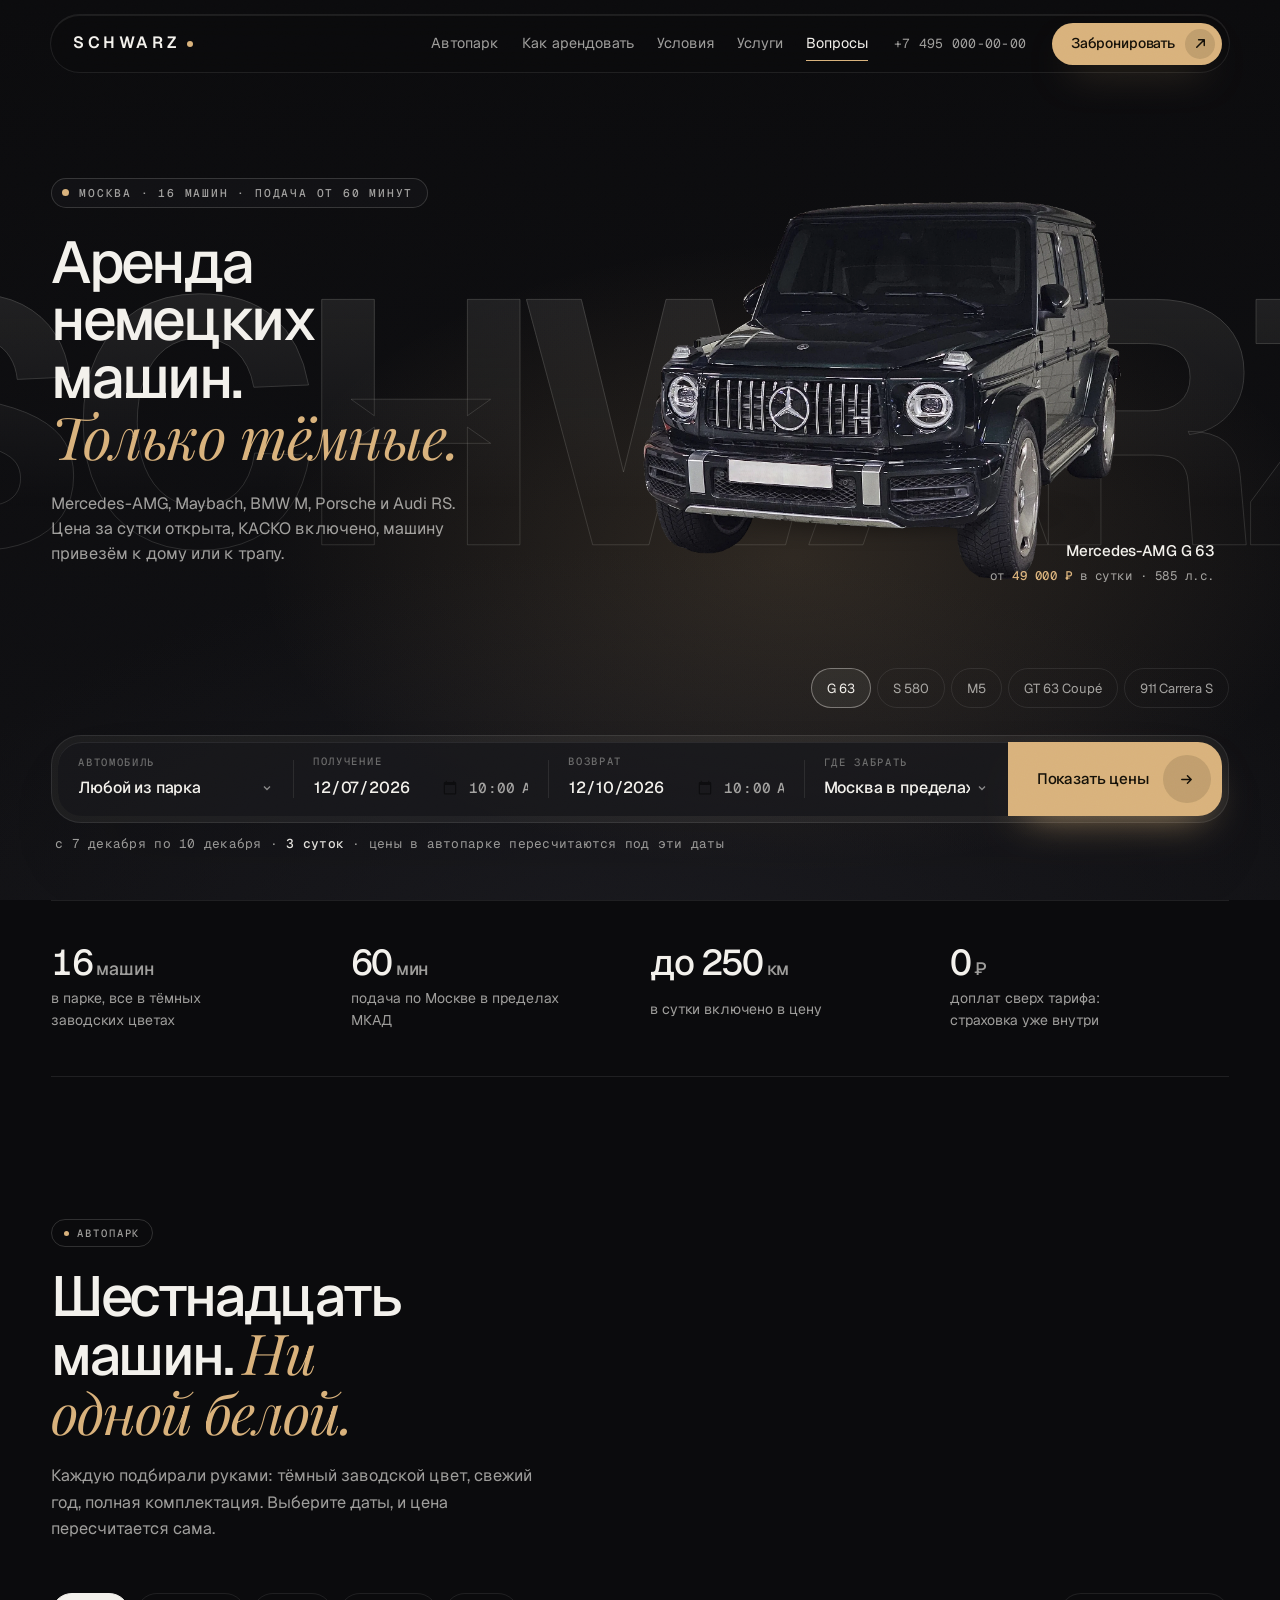
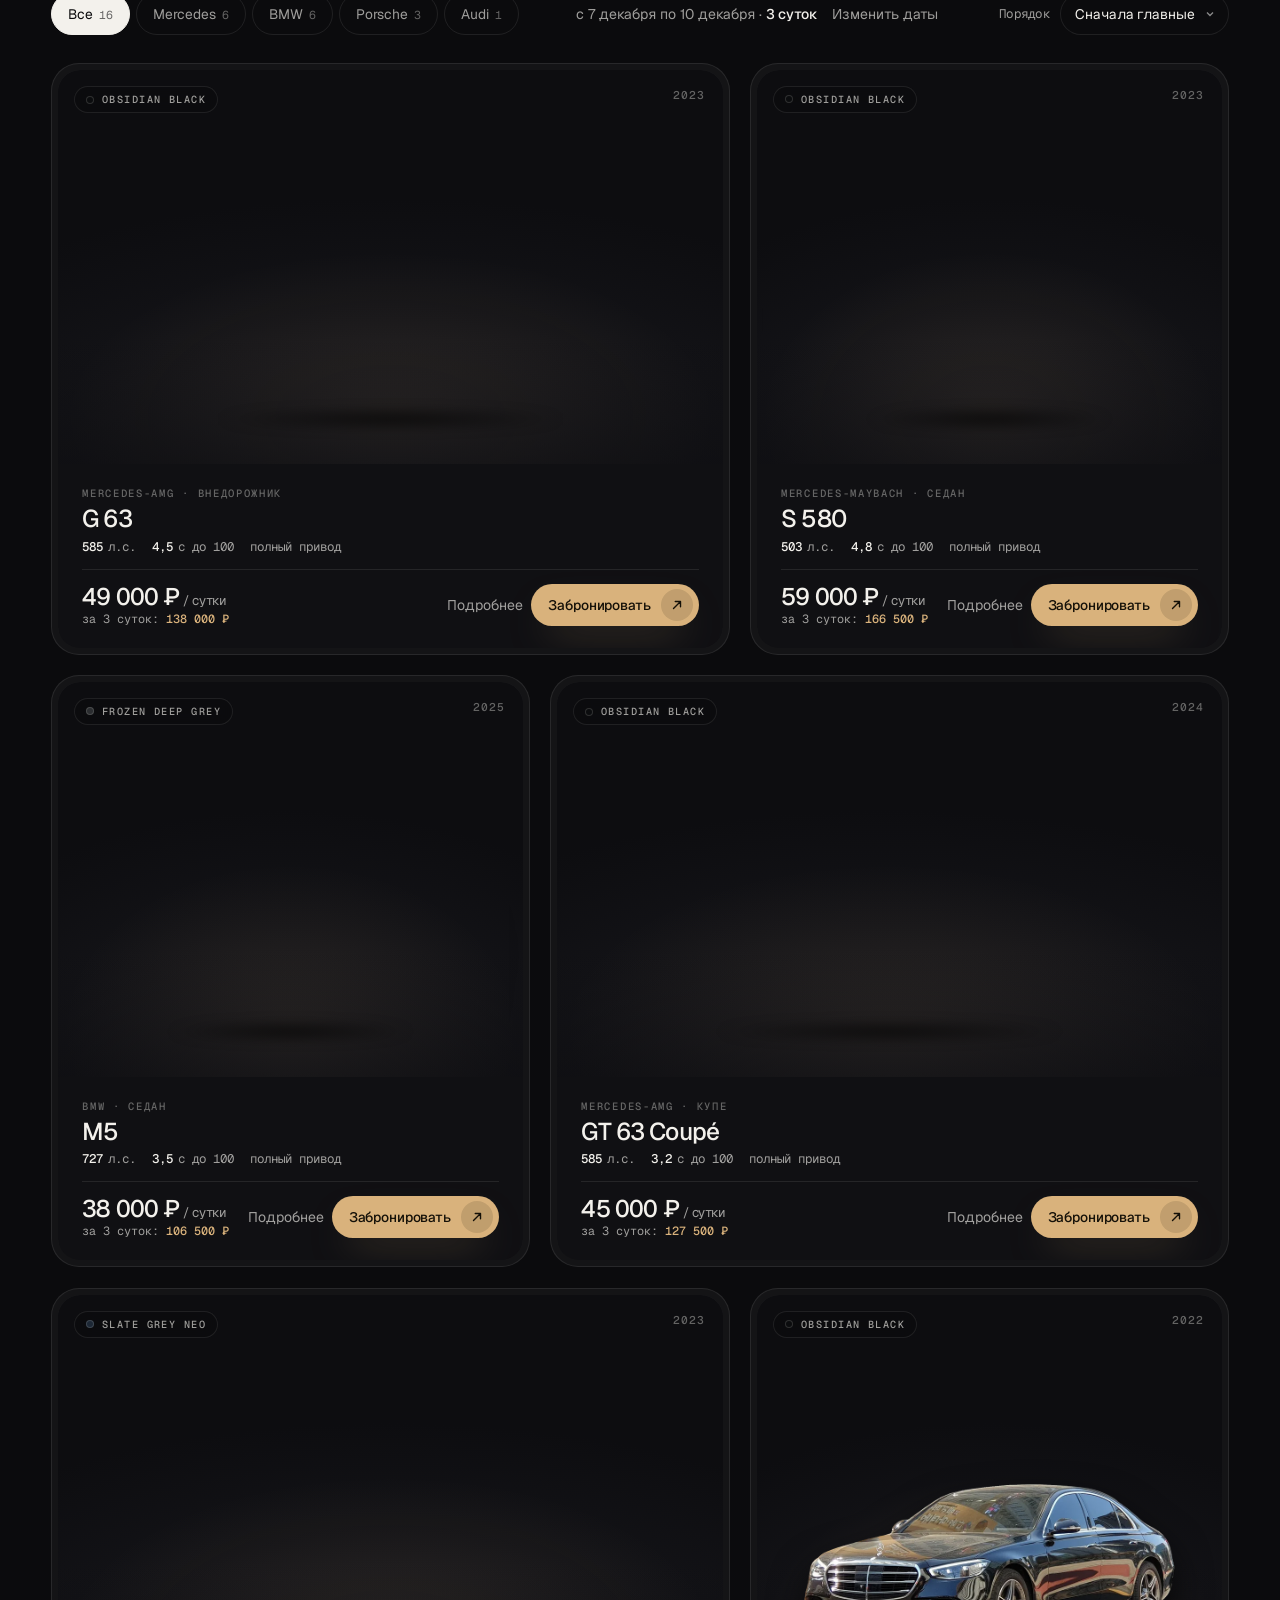
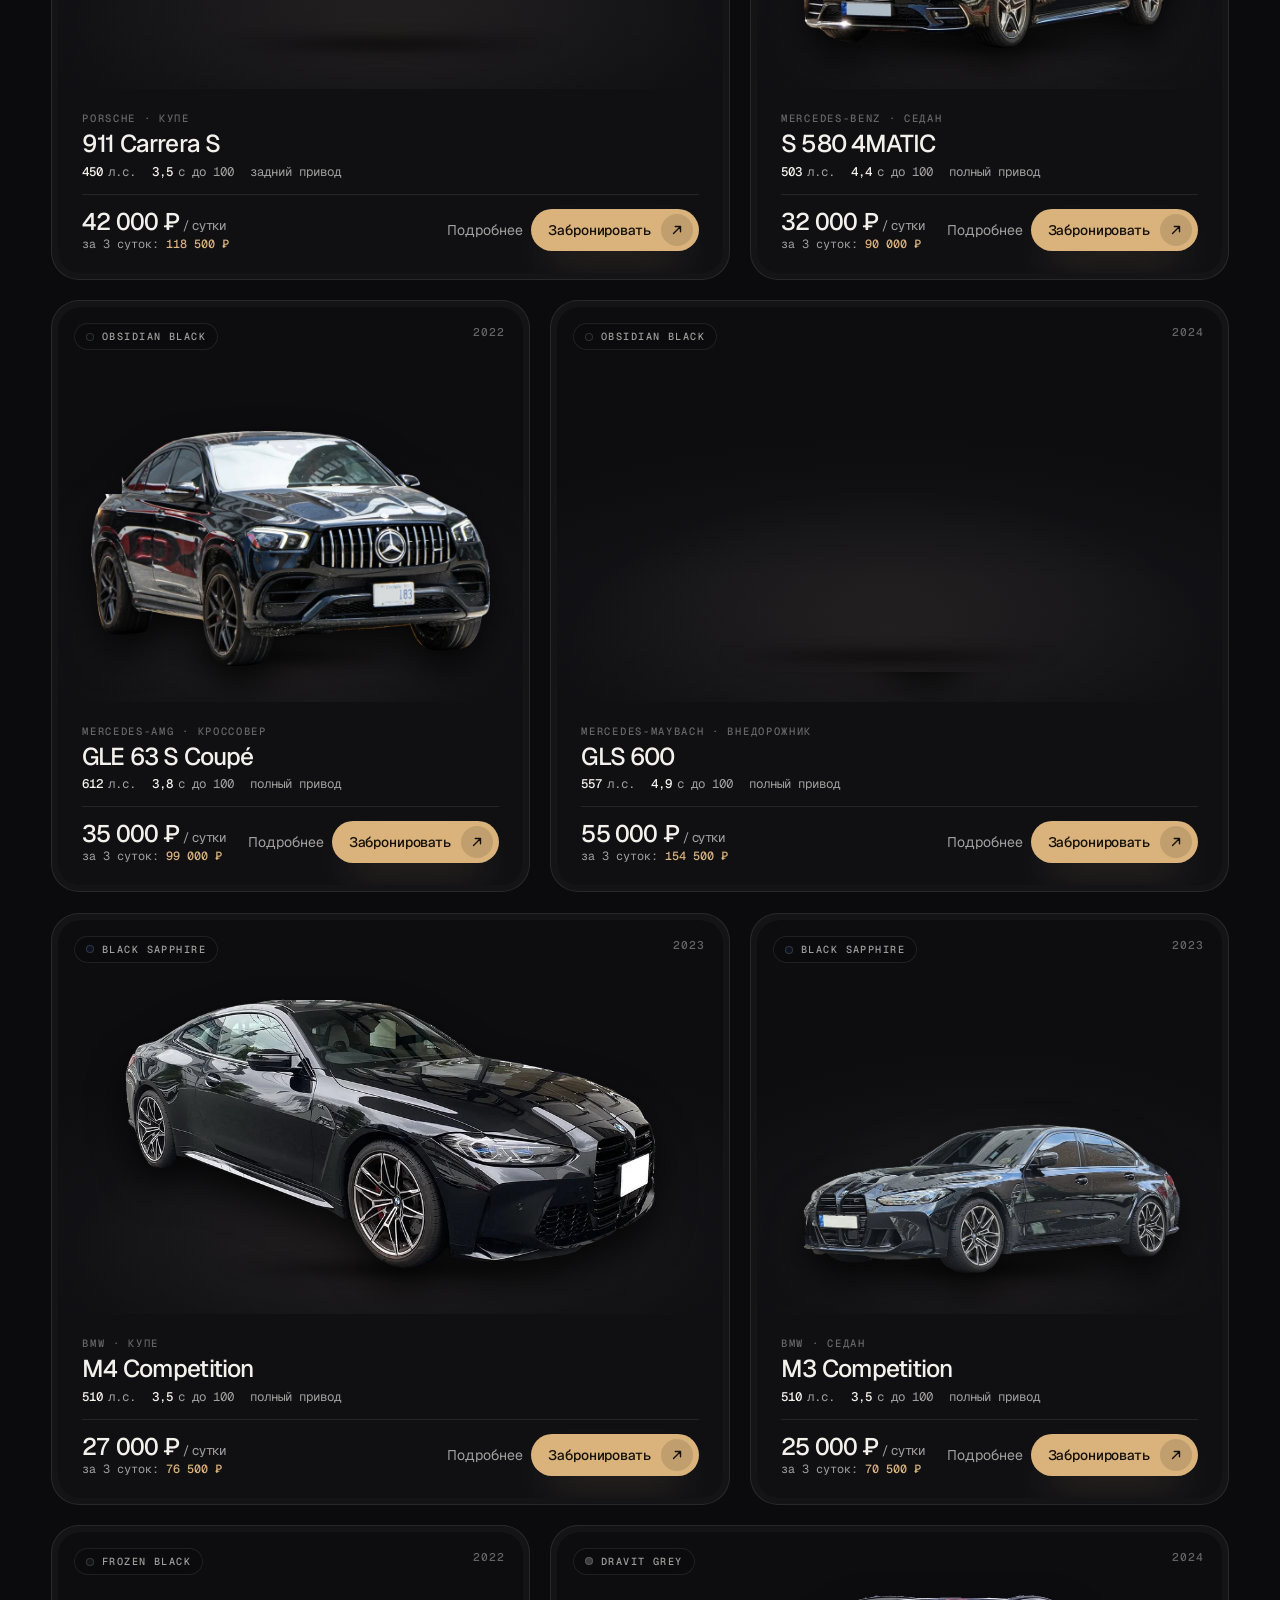
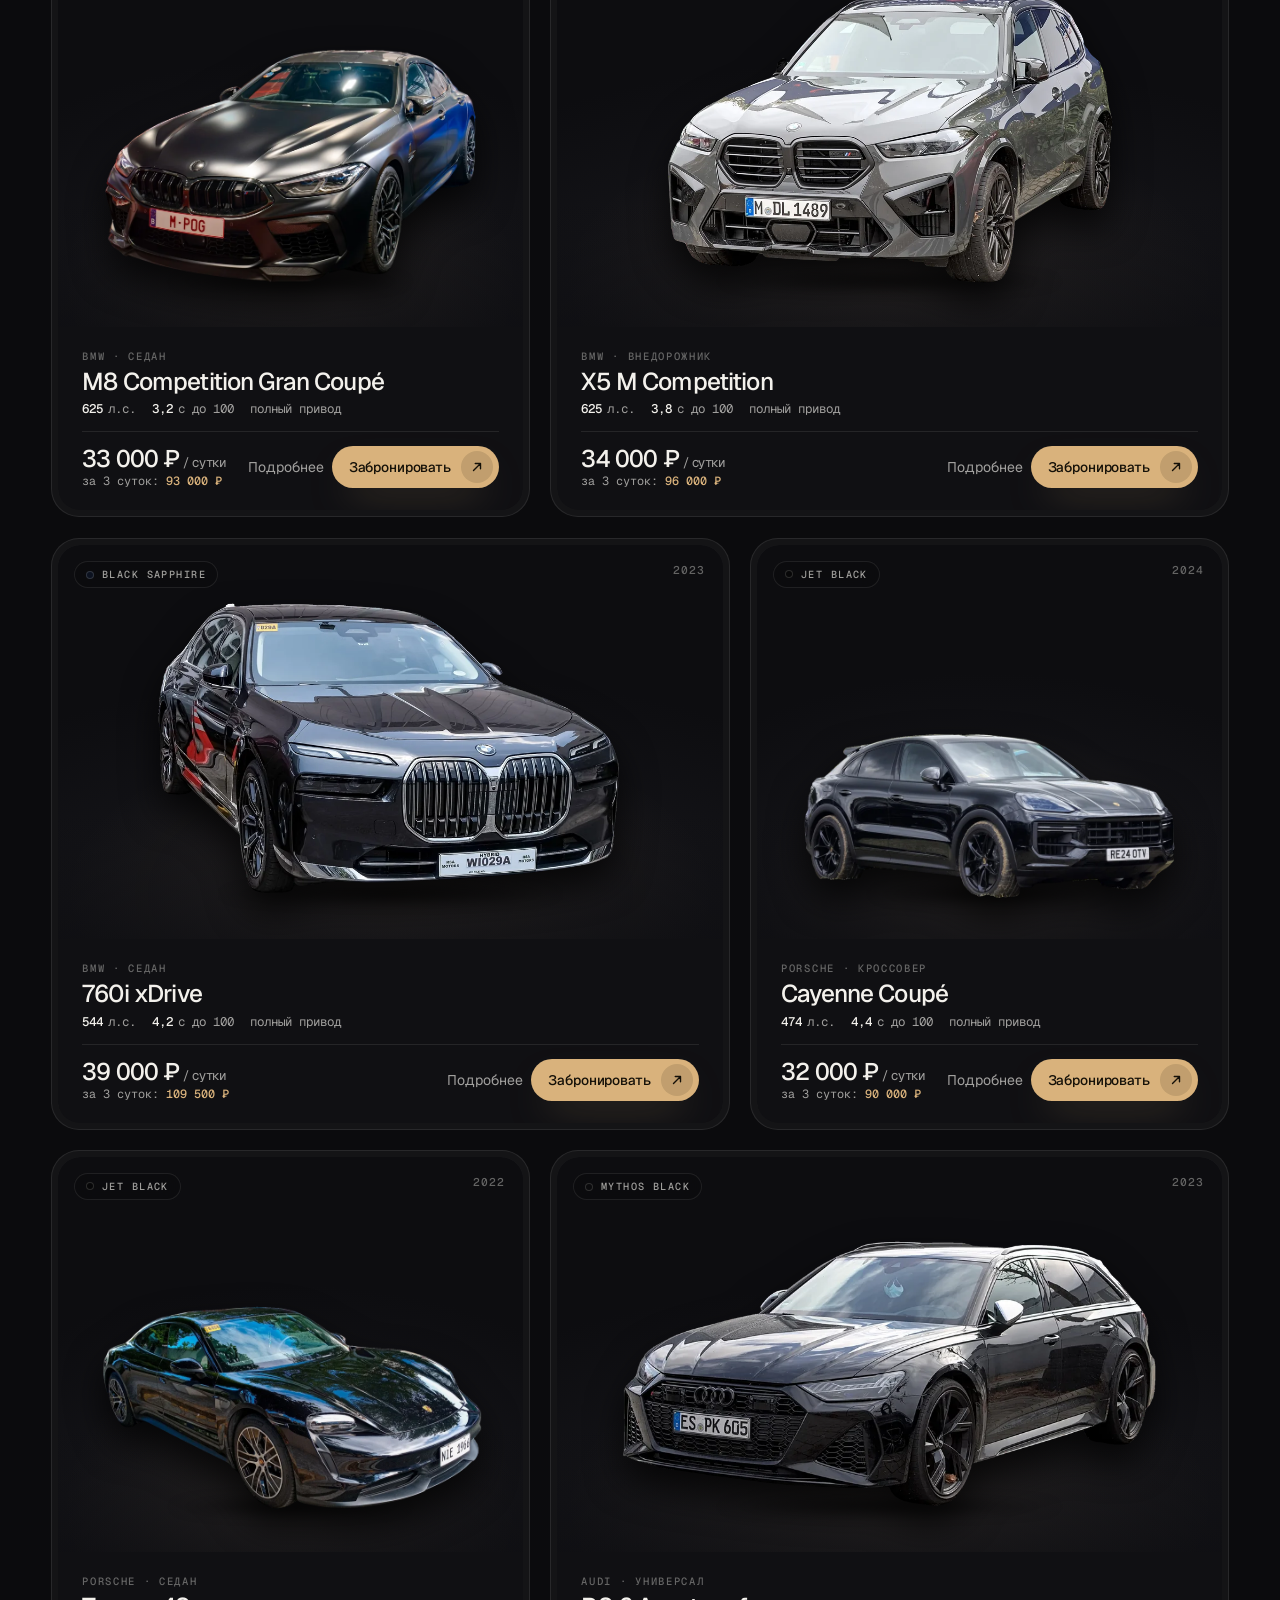
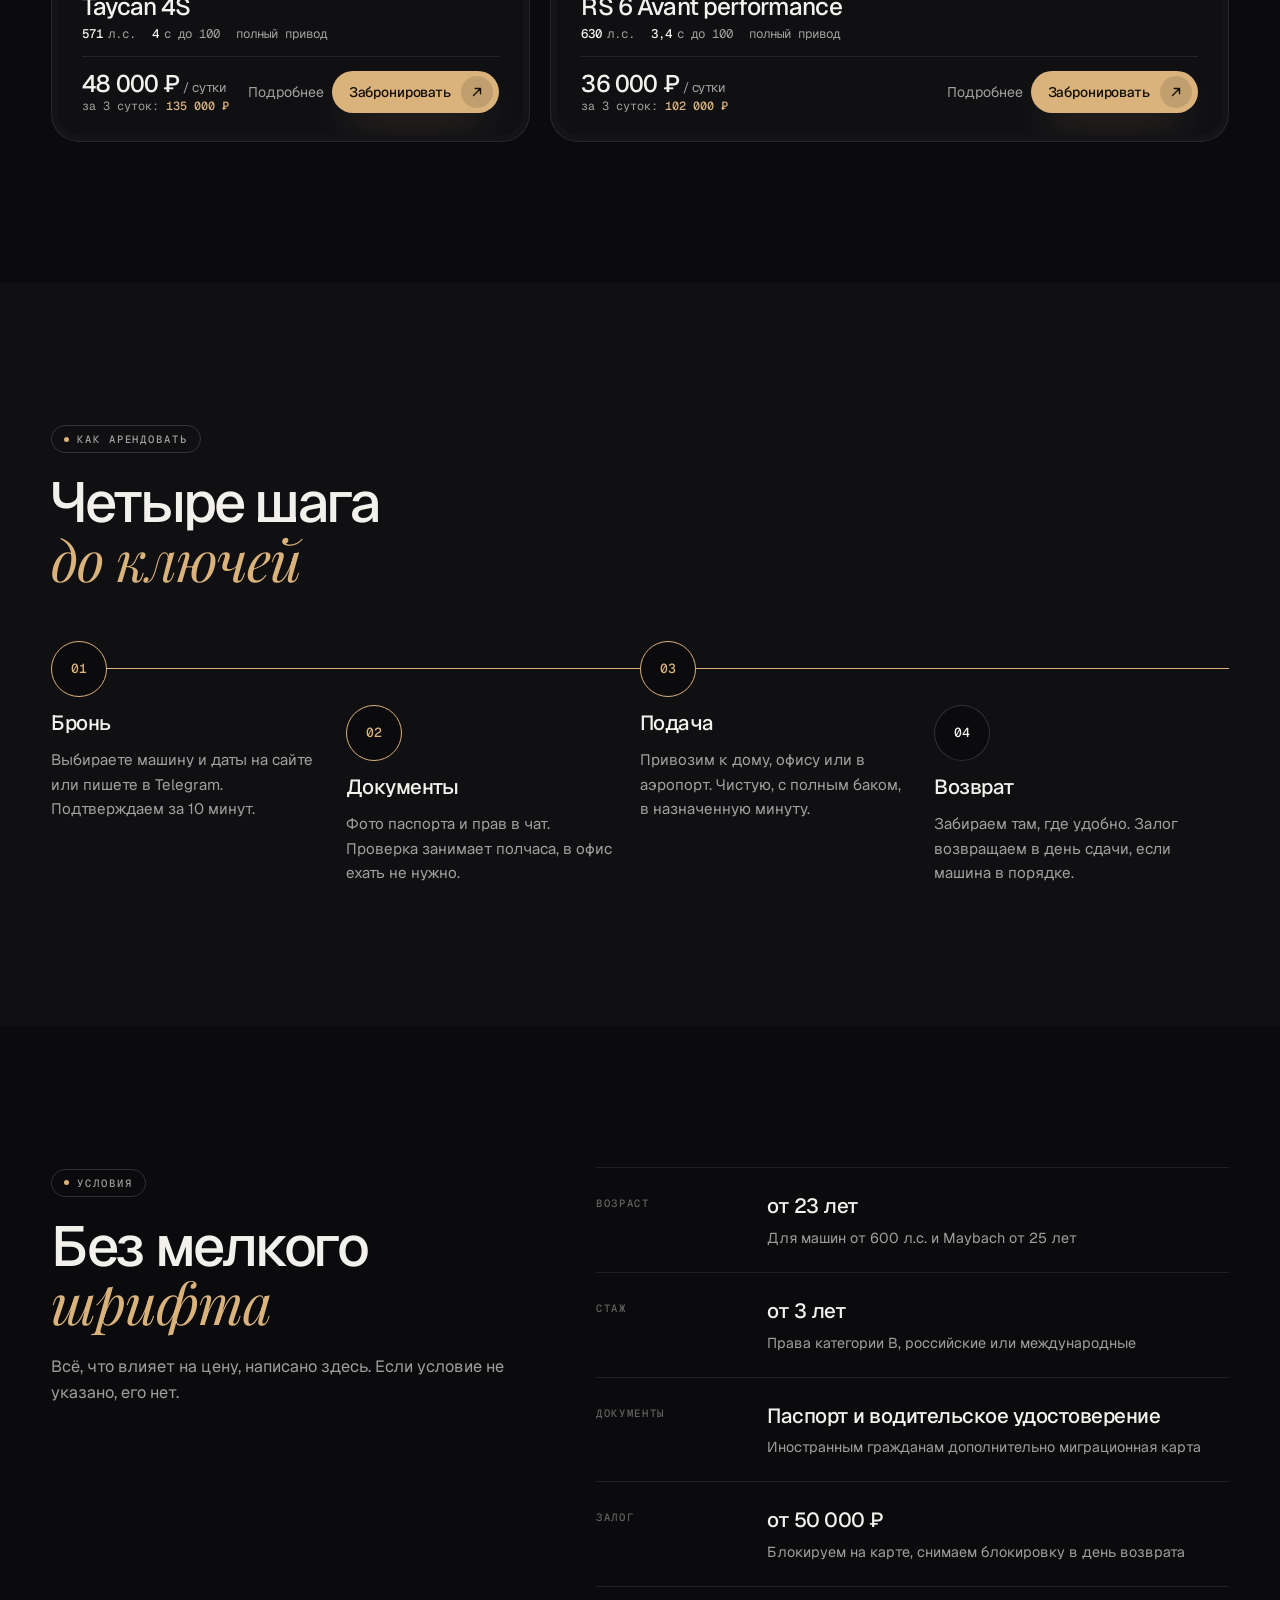
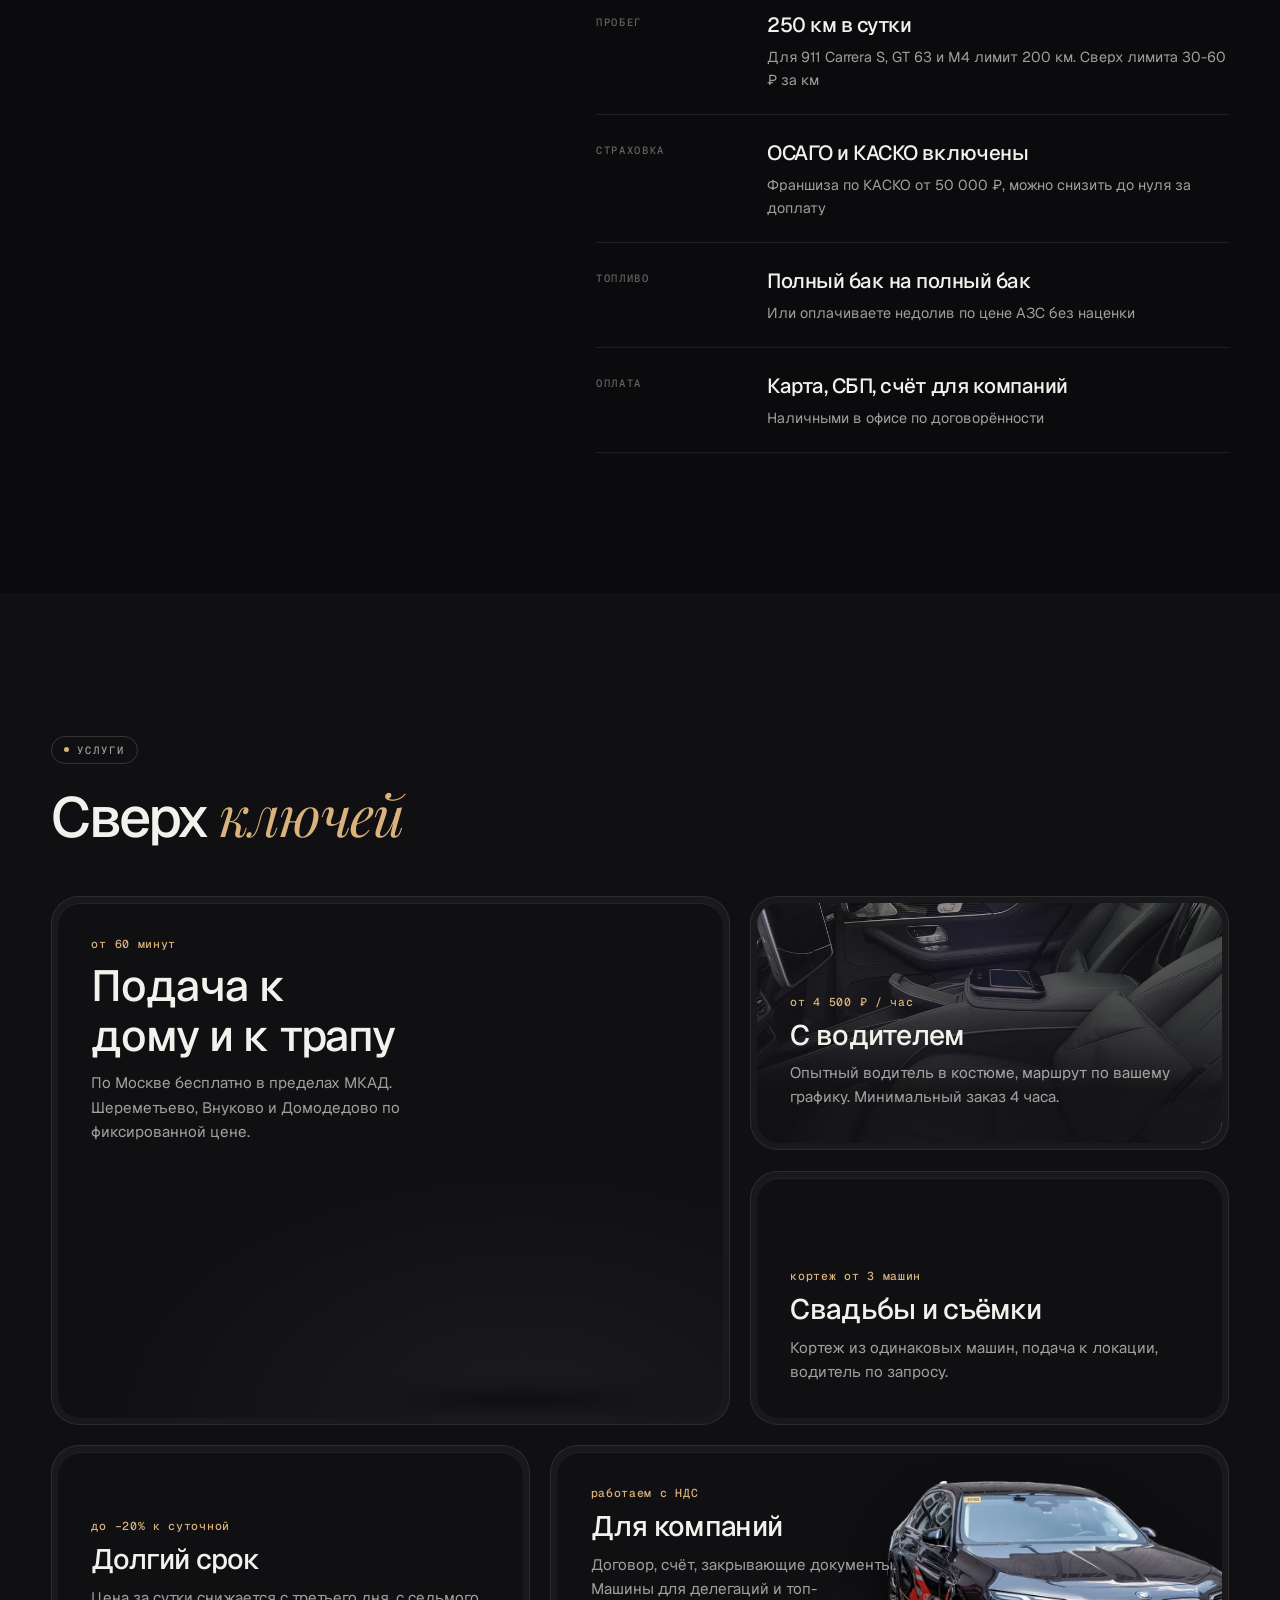
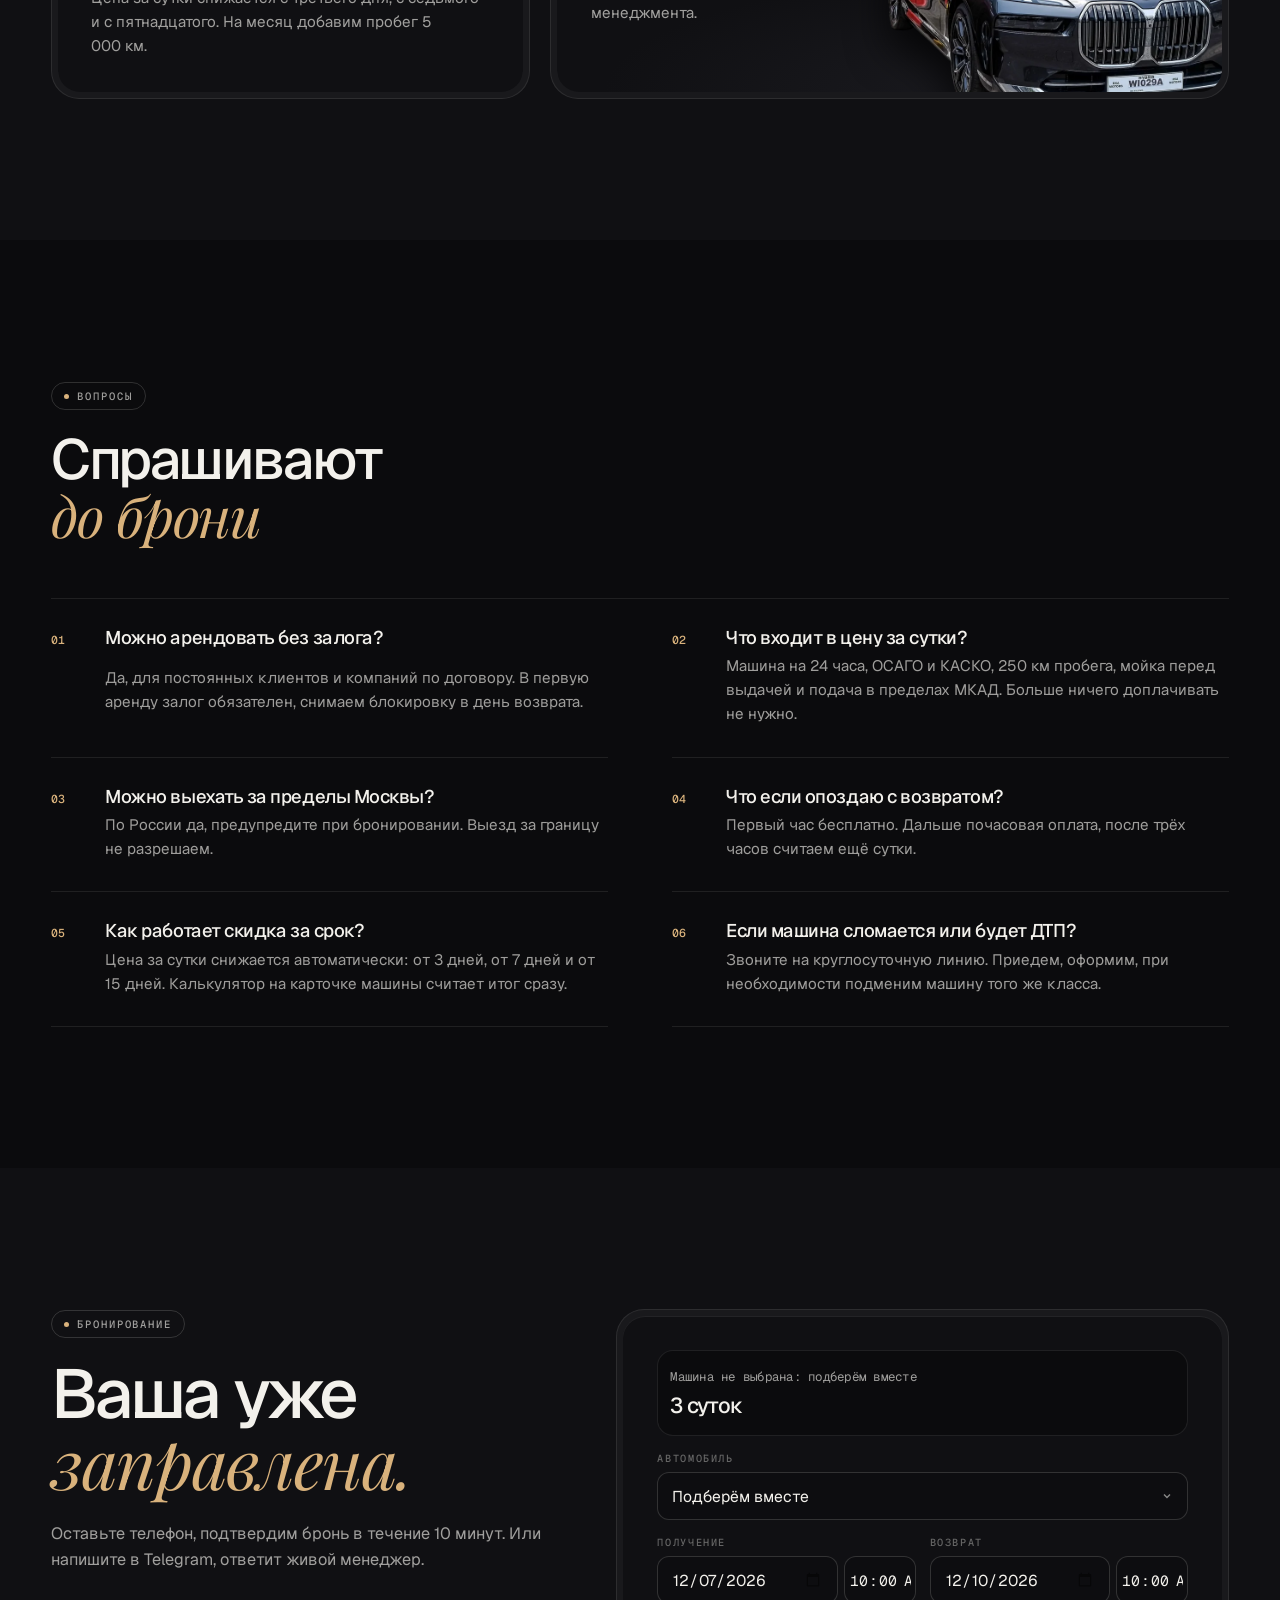
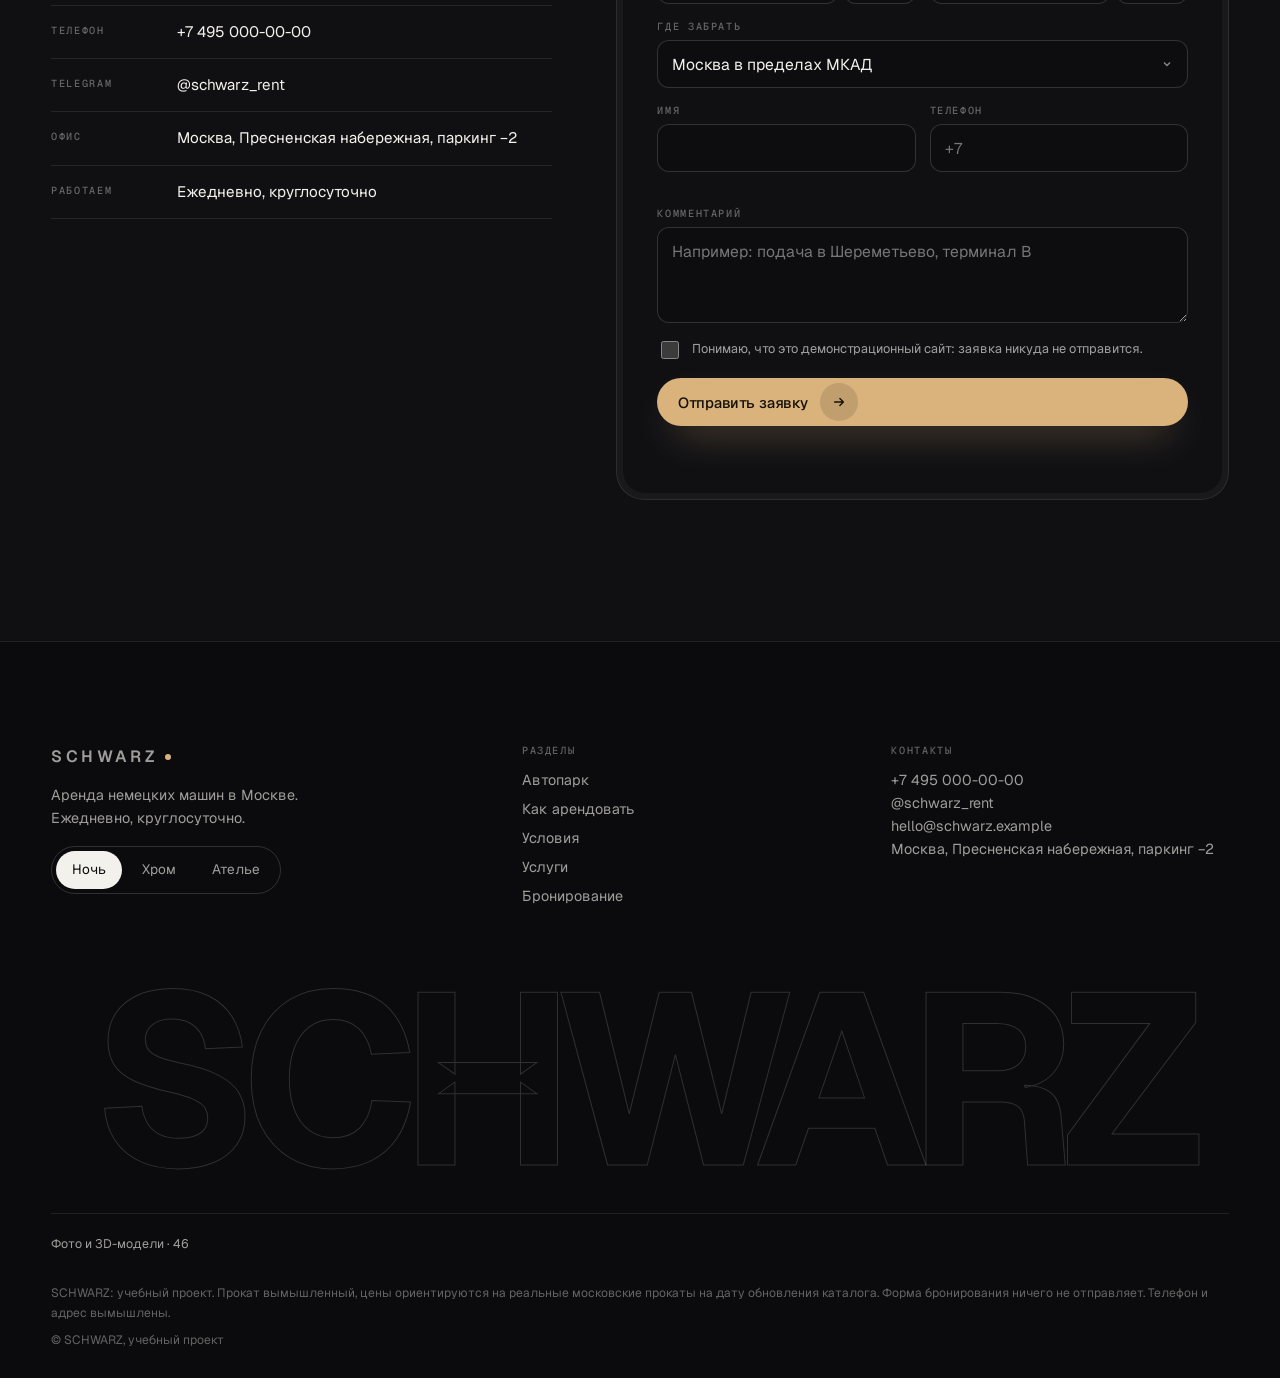
==== commit 2d3cb492: "lite v2: SCHWARZ как прокат, реальные фото машин, бронирование по датам Новая концепция: аренда неме" ====
--- a/lite/index.html
+++ b/lite/index.html
@@ -3,16 +3,15 @@
 <head>
   <meta charset="utf-8" />
   <meta name="viewport" content="width=device-width, initial-scale=1, viewport-fit=cover" />
-  <title>SCHWARZ. Немецкие машины в ночных цветах</title>
-  <meta name="description" content="Mercedes, BMW, Porsche, Audi в тёмных заводских цветах. 13 машин в наличии в Москве, цена и наличие открыты, выдача за три дня." />
-  <meta name="theme-color" content="#0a0d18" />
-  <meta property="og:title" content="SCHWARZ. Немецкие машины в ночных цветах" />
-  <meta property="og:description" content="13 машин в наличии в Москве. Все тёмные. Цена открыта, выдача за три дня." />
-  <meta property="og:image" content="renders/night/g900-34f.jpg" />
-  <link rel="icon" href="data:image/svg+xml,%3Csvg xmlns='http://www.w3.org/2000/svg' viewBox='0 0 32 32'%3E%3Crect width='32' height='32' rx='7' fill='%230a0d18'/%3E%3Ctext x='16' y='22' text-anchor='middle' font-family='Georgia,serif' font-size='19' fill='%23f5f1e8'%3ES%3C/text%3E%3Ccircle cx='25' cy='21' r='2.4' fill='%23d4a574'/%3E%3C/svg%3E" />
+  <title>SCHWARZ. Аренда немецких машин в Москве</title>
+  <meta name="description" content="Аренда Mercedes-AMG, Maybach, BMW M, Porsche и Audi RS в Москве. Только тёмные машины, цена за сутки открыта, подача по Москве и в аэропорты." />
+  <meta name="theme-color" content="#0b0b0d" />
+  <meta property="og:title" content="SCHWARZ. Аренда немецких машин в Москве" />
+  <meta property="og:description" content="16 машин, все тёмные. Цена за сутки на сайте, подача от 60 минут." />
+  <meta property="og:image" content="photos/og.jpg" />
+  <link rel="icon" href="data:image/svg+xml,%3Csvg xmlns='http://www.w3.org/2000/svg' viewBox='0 0 32 32'%3E%3Crect width='32' height='32' rx='9' fill='%230b0b0d'/%3E%3Cpath d='M20.6 11.2c-.9-1.5-2.6-2.4-4.7-2.4-2.9 0-4.8 1.6-4.8 3.8 0 4.9 9.4 3 9.4 7.4 0 1.6-1.6 3.1-4.4 3.1-2.2 0-3.9-1-4.8-2.6' fill='none' stroke='%23f3f1ec' stroke-width='2.2' stroke-linecap='round'/%3E%3Ccircle cx='24.5' cy='22.5' r='1.8' fill='%23d9b27c'/%3E%3C/svg%3E" />
   <script>
-    // тема до первой отрисовки, чтобы не мигало
-    (function () {
+    ;(function () {
       try {
         var t = new URLSearchParams(location.search).get('theme') || localStorage.getItem('schwarz-theme')
         if (t === 'night' || t === 'chrome' || t === 'atelier') document.documentElement.dataset.theme = t
@@ -22,72 +21,108 @@
   </script>
   <link rel="preconnect" href="https://fonts.googleapis.com" />
   <link rel="preconnect" href="https://fonts.gstatic.com" crossorigin />
-  <link href="https://fonts.googleapis.com/css2?family=Prata&family=Manrope:wght@400;500;600;700&family=Tektur:wght@500;700;800&family=Geologica:wght@300;400;500;600&family=Cormorant+Garamond:ital,wght@0,400;0,500;0,600;1,400;1,500&family=Onest:wght@400;500;600&family=JetBrains+Mono:wght@400;500&display=swap" rel="stylesheet" />
+  <link href="https://fonts.googleapis.com/css2?family=Geist:wght@300..700&family=Geist+Mono:wght@400;500&family=Playfair+Display:ital,wght@1,400;1,500&display=swap" rel="stylesheet" />
   <link rel="stylesheet" href="tokens.css" />
+  <link rel="stylesheet" href="styles.css" />
   <link rel="stylesheet" href="tail.css" />
-  <link rel="stylesheet" href="styles.css" />
 </head>
 <body>
-  <a href="#catalog" class="skip">Перейти к каталогу</a>
+  <a href="#fleet" class="skip">Перейти к автопарку</a>
+  <div class="grain" aria-hidden="true"></div>
 
-  <header class="hd" data-header>
-    <div class="hd-in">
-      <a href="#top" class="logo" aria-label="SCHWARZ, на главную">Schwarz<i></i></a>
-      <nav class="nav" aria-label="Разделы" data-nav>
-        <a href="#heroes">Машины</a>
-        <a href="#catalog">Каталог</a>
+  <header class="nav" data-nav>
+    <div class="nav-pill">
+      <a href="#top" class="logo" aria-label="SCHWARZ, наверх">Schwarz<i aria-hidden="true"></i></a>
+      <nav class="nav-links" aria-label="Разделы">
+        <a href="#fleet">Автопарк</a>
+        <a href="#how">Как арендовать</a>
+        <a href="#terms">Условия</a>
         <a href="#services">Услуги</a>
-        <a href="#about">О салоне</a>
-        <a href="#cta">Контакты</a>
+        <a href="#faq">Вопросы</a>
       </nav>
-      <div class="hd-right">
-        <div class="themes" role="group" aria-label="Освещение шоурума" data-themes>
-          <button type="button" data-theme-btn="night" aria-label="Ночной шоурум" title="Ночной шоурум"></button>
-          <button type="button" data-theme-btn="chrome" aria-label="Кинохром" title="Кинохром"></button>
-          <button type="button" data-theme-btn="atelier" aria-label="Светлое ателье" title="Светлое ателье"></button>
-        </div>
-        <a href="#cta" class="tl-btn hd-cta">Записаться</a>
-        <button type="button" class="burger" aria-label="Меню" aria-expanded="false" data-burger><span></span></button>
-      </div>
+      <a href="tel:+74950000000" class="nav-phone">+7 495 000-00-00</a>
+      <a href="#booking" class="btn btn-primary btn-sm nav-cta">
+        <span>Забронировать</span>
+        <span class="btn-ico" aria-hidden="true"><svg viewBox="0 0 16 16"><path d="M4 12 12 4M6 4h6v6" /></svg></span>
+      </a>
+      <button type="button" class="burger" aria-label="Открыть меню" aria-expanded="false" aria-controls="menu" data-burger><span></span><span></span></button>
     </div>
   </header>
 
+  <div class="menu" id="menu" data-menu hidden>
+    <nav class="menu-links" aria-label="Меню">
+      <a href="#fleet" style="--i:0">Автопарк</a>
+      <a href="#how" style="--i:1">Как арендовать</a>
+      <a href="#terms" style="--i:2">Условия</a>
+      <a href="#services" style="--i:3">Услуги</a>
+      <a href="#faq" style="--i:4">Вопросы</a>
+      <a href="#booking" style="--i:5">Бронирование</a>
+    </nav>
+    <div class="menu-foot" style="--i:6">
+      <a href="tel:+74950000000">+7 495 000-00-00</a>
+      <div class="theme-switch" role="group" aria-label="Освещение сайта" data-themes>
+        <button type="button" data-theme-btn="night">Ночь</button>
+        <button type="button" data-theme-btn="chrome">Хром</button>
+        <button type="button" data-theme-btn="atelier">Ателье</button>
+      </div>
+    </div>
+  </div>
+
   <main id="top">
-    <section class="hero" aria-labelledby="hero-h">
-      <div class="hero-media" data-parallax>
-        <img data-render="g900" data-rview="34f" alt="Mercedes-AMG G 63 Brabus 900 в цвете Obsidian Black в шоуруме SCHWARZ" fetchpriority="high" width="1920" height="1080" />
+    <section class="hero" aria-labelledby="hero-title">
+      <div class="hero-word" aria-hidden="true">SCHWARZ</div>
+      <div class="hero-glow" aria-hidden="true"></div>
+
+      <div class="hero-grid">
+        <div class="hero-copy">
+          <p class="pill reveal" style="--d:.05s"><span class="dot" aria-hidden="true"></span><span data-hero-eyebrow>Москва · 16 машин · подача от 60 минут</span></p>
+          <h1 id="hero-title" class="reveal" style="--d:.12s">Аренда немецких машин. <em>Только тёмные.</em></h1>
+          <p class="lede reveal" style="--d:.2s" data-hero-lede>Mercedes-AMG, Maybach, BMW M, Porsche и Audi RS. Цена за сутки открыта, КАСКО включено, машину привезём к дому или к трапу.</p>
+        </div>
+
+        <figure class="hero-car" data-hero-stage>
+          <div class="hero-car-img" data-hero-imgs></div>
+          <figcaption class="hero-cap" aria-live="polite">
+            <span class="hero-cap-name" data-hero-name></span>
+            <span class="hero-cap-price" data-hero-price></span>
+          </figcaption>
+        </figure>
+
+        <div class="hero-pick reveal" style="--d:.35s" role="tablist" aria-label="Машина на обложке" data-hero-pick></div>
       </div>
-      <div class="hero-in">
-        <p class="eyebrow rise" style="--d:.1s">Москва · шоурум · <span data-count-cars>13</span> машин в наличии</p>
-        <h1 id="hero-h" class="rise" style="--d:.2s">Немецкие машины <em>в ночных цветах</em></h1>
-        <p class="lede rise" style="--d:.35s" data-text="brand.lede"></p>
-        <div class="hero-cta rise" style="--d:.45s">
-          <a href="#catalog" class="tl-btn">Смотреть каталог</a>
-          <a href="#heroes" class="tl-btn tl-ghost">Пять главных</a>
+
+      <form class="booker reveal" style="--d:.42s" aria-label="Подбор по датам" data-booker novalidate>
+        <div class="booker-in">
+          <label class="bk-field bk-car">
+            <span class="bk-label">Автомобиль</span>
+            <select name="car" data-bk-car><option value="">Любой из парка</option></select>
+          </label>
+          <label class="bk-field">
+            <span class="bk-label">Получение</span>
+            <span class="bk-row"><input type="date" name="from" required data-bk-from /><input type="time" name="fromTime" value="10:00" step="1800" aria-label="Время получения" /></span>
+          </label>
+          <label class="bk-field">
+            <span class="bk-label">Возврат</span>
+            <span class="bk-row"><input type="date" name="to" required data-bk-to /><input type="time" name="toTime" value="10:00" step="1800" aria-label="Время возврата" /></span>
+          </label>
+          <label class="bk-field bk-place">
+            <span class="bk-label">Где забрать</span>
+            <select name="place" data-bk-place></select>
+          </label>
+          <button type="submit" class="btn btn-primary bk-go">
+            <span data-bk-cta>Показать цены</span>
+            <span class="btn-ico" aria-hidden="true"><svg viewBox="0 0 16 16"><path d="M3 8h10M9 4l4 4-4 4" /></svg></span>
+          </button>
         </div>
-      </div>
-      <ul class="hero-meta rise" style="--d:.6s" aria-label="Коротко о салоне" data-facts></ul>
+        <p class="bk-note" data-bk-note aria-live="polite"></p>
+      </form>
     </section>
 
-    <section class="heroes" id="heroes" aria-label="Главные машины" data-heroes></section>
-
-    <section class="paint" id="paint" aria-labelledby="paint-h">
-      <div class="paint-in">
-        <div class="paint-text">
-          <p class="eyebrow io">Цвет</p>
-          <h2 id="paint-h" class="io" style="--d:.05s">Выберите свой <em>оттенок ночи</em></h2>
-          <p class="lede io" style="--d:.1s">Шесть заводских цветов, которые мы принимаем в зал. Ни одного светлого.</p>
-          <div class="chips io" style="--d:.15s" role="group" aria-label="Оттенок кузова" data-chips></div>
-          <p class="paint-name io" style="--d:.2s"><span class="tl-mono" data-paint-name></span></p>
-        </div>
-        <div class="paint-media io" style="--d:.1s">
-          <img data-paint-img alt="Mercedes-AMG G 63 Brabus 900, выбранный оттенок" width="1920" height="1080" />
-          <img data-paint-img-next alt="" aria-hidden="true" width="1920" height="1080" />
-        </div>
-      </div>
+    <section class="facts" aria-label="Коротко о сервисе">
+      <ul class="facts-row" data-facts></ul>
     </section>
 
-    <div id="tail" class="tail"></div>
+    <div id="tail"></div>
   </main>
 
   <script src="data/cars.js"></script>
--- a/lite/tokens.css
+++ b/lite/tokens.css
@@ -1,104 +1,117 @@
-/* SCHWARZ: токены трёх тем. Один файл на site-3d и site-lite.
-   Переключение: <html data-theme="night" | "chrome" | "atelier">. По умолчанию night.
-   Правило: один акцент на тему, фон не чистый #000 и не #fff, mono только для лейблов. */
+/* SCHWARZ v2: аренда немецких машин. Токены трёх тем, один файл на site-lite и site-3d.
+   Переключение: <html data-theme="night" | "chrome" | "atelier">, по умолчанию night.
+   Шрифты: Geist (заголовки и текст) + Playfair Display italic (одно акцентное слово) + Geist Mono (цифры, лейблы).
+   Подключение:
+   https://fonts.googleapis.com/css2?family=Geist:wght@300..700&family=Geist+Mono:wght@400;500&family=Playfair+Display:ital,wght@1,400;1,500&display=swap */
 
 :root,
 html[data-theme='night'] {
-  --bg: #0a0d18;
-  --bg-2: #10142a;
-  --surface: rgba(20, 24, 42, 0.72);
-  --ink: #f5f1e8;
-  --ink-dim: rgba(245, 241, 232, 0.62);
-  --ink-faint: rgba(245, 241, 232, 0.3);
-  --line: rgba(245, 241, 232, 0.12);
-  --accent: #d4a574;
-  --accent-soft: #f4d99c;
-  --accent-ink: #0a0d18;
-  --glass-top: rgba(255, 255, 255, 0.1);
-  --glass-bottom: rgba(0, 0, 0, 0.4);
-  --font-display: 'Prata', Georgia, serif;
-  --font-text: 'Manrope', system-ui, sans-serif;
-  --font-mono: 'JetBrains Mono', ui-monospace, monospace;
-  --display-weight: 400;
-  --display-tracking: -0.01em;
-  --display-case: none;
-  --radius: 18px;
-  --radius-s: 10px;
-  --ease: cubic-bezier(0.22, 1, 0.36, 1);
-  --ease-io: cubic-bezier(0.83, 0, 0.17, 1);
-  --photo-filter: sepia(0.35) saturate(1.3) hue-rotate(-10deg) brightness(0.82) contrast(1.08);
+  --bg: #0b0b0d;
+  --bg-2: #101013;
+  --bg-3: #16161a;
+  --surface: rgba(22, 22, 26, 0.72);
+  --stage-1: #1b1b20;
+  --stage-2: #0d0d10;
+  --ink: #f3f1ec;
+  --ink-dim: rgba(243, 241, 236, 0.64);
+  --ink-faint: rgba(243, 241, 236, 0.38);
+  --line: rgba(243, 241, 236, 0.09);
+  --line-strong: rgba(243, 241, 236, 0.16);
+  --accent: #d9b27c;
+  --accent-soft: #ecd3ac;
+  --accent-ink: #141008;
+  --accent-wash: rgba(217, 178, 124, 0.12);
+  --glass-top: rgba(255, 255, 255, 0.08);
+  --glass-bottom: rgba(0, 0, 0, 0.45);
+  --shadow-tint: 8, 8, 10;
+  --car-shadow: rgba(0, 0, 0, 0.75);
+  --photo-filter: saturate(0.92) contrast(1.04) brightness(0.92);
   --scheme: dark;
 }
 
 html[data-theme='chrome'] {
-  --bg: #0a0a0b;
-  --bg-2: #141416;
-  --surface: rgba(26, 26, 28, 0.76);
-  --ink: #e6e6e8;
-  --ink-dim: rgba(230, 230, 232, 0.6);
-  --ink-faint: rgba(230, 230, 232, 0.28);
-  --line: rgba(230, 230, 232, 0.14);
-  --accent: #ff3b1f;
-  --accent-soft: #ff7a5c;
-  --accent-ink: #0a0a0b;
-  --glass-top: rgba(255, 255, 255, 0.14);
+  --bg: #0c0c0d;
+  --bg-2: #121214;
+  --bg-3: #19191c;
+  --surface: rgba(25, 25, 28, 0.74);
+  --stage-1: #232327;
+  --stage-2: #0e0e10;
+  --ink: #ececee;
+  --ink-dim: rgba(236, 236, 238, 0.62);
+  --ink-faint: rgba(236, 236, 238, 0.36);
+  --line: rgba(236, 236, 238, 0.1);
+  --line-strong: rgba(236, 236, 238, 0.18);
+  --accent: #e5503a;
+  --accent-soft: #f07c69;
+  --accent-ink: #fff6f4;
+  --accent-wash: rgba(229, 80, 58, 0.12);
+  --glass-top: rgba(255, 255, 255, 0.1);
   --glass-bottom: rgba(0, 0, 0, 0.5);
-  --font-display: 'Tektur', 'Geologica', sans-serif;
-  --font-text: 'Geologica', system-ui, sans-serif;
-  --font-mono: 'JetBrains Mono', ui-monospace, monospace;
-  --display-weight: 800;
-  --display-tracking: -0.03em;
-  --display-case: uppercase;
-  --radius: 4px;
-  --radius-s: 2px;
-  --photo-filter: grayscale(1) contrast(1.18) brightness(0.9);
+  --shadow-tint: 6, 6, 8;
+  --car-shadow: rgba(0, 0, 0, 0.8);
+  --photo-filter: grayscale(0.35) contrast(1.1) brightness(0.9);
   --scheme: dark;
 }
 
 html[data-theme='atelier'] {
-  --bg: #f1ece2;
-  --bg-2: #e6dfd1;
-  --surface: rgba(255, 252, 246, 0.72);
-  --ink: #14130f;
-  --ink-dim: rgba(20, 19, 15, 0.64);
-  --ink-faint: rgba(20, 19, 15, 0.34);
-  --line: rgba(20, 19, 15, 0.12);
-  --accent: #b8703a;
-  --accent-soft: #d99a64;
-  --accent-ink: #fffaf0;
-  --glass-top: rgba(255, 255, 255, 0.7);
-  --glass-bottom: rgba(20, 19, 15, 0.08);
-  --font-display: 'Cormorant Garamond', Georgia, serif;
-  --font-text: 'Onest', system-ui, sans-serif;
-  --font-mono: 'JetBrains Mono', ui-monospace, monospace;
-  --display-weight: 500;
-  --display-tracking: -0.015em;
-  --display-case: none;
-  --radius: 24px;
-  --radius-s: 12px;
-  --photo-filter: sepia(0.18) saturate(1.05) brightness(1.02) contrast(1.04);
+  --bg: #f2efe8;
+  --bg-2: #ebe6dc;
+  --bg-3: #e3ddd1;
+  --surface: rgba(250, 248, 243, 0.78);
+  --stage-1: #faf8f4;
+  --stage-2: #e2dccf;
+  --ink: #17150f;
+  --ink-dim: rgba(23, 21, 15, 0.66);
+  --ink-faint: rgba(23, 21, 15, 0.4);
+  --line: rgba(23, 21, 15, 0.1);
+  --line-strong: rgba(23, 21, 15, 0.18);
+  --accent: #9a5b2c;
+  --accent-soft: #c2875a;
+  --accent-ink: #fffaf2;
+  --accent-wash: rgba(154, 91, 44, 0.1);
+  --glass-top: rgba(255, 255, 255, 0.85);
+  --glass-bottom: rgba(23, 21, 15, 0.06);
+  --shadow-tint: 60, 48, 30;
+  --car-shadow: rgba(40, 30, 15, 0.45);
+  --photo-filter: saturate(0.95) contrast(1.02) brightness(1.02);
   --scheme: light;
 }
 
-/* ритм и размеры, одинаковые для всех тем */
+/* общее для всех тем */
 :root {
+  --font-display: 'Geist', 'Segoe UI', system-ui, sans-serif;
+  --font-text: 'Geist', 'Segoe UI', system-ui, sans-serif;
+  --font-accent: 'Playfair Display', Georgia, serif;
+  --font-mono: 'Geist Mono', ui-monospace, 'SFMono-Regular', monospace;
+  --display-weight: 500;
+  --display-tracking: -0.045em;
+  --display-case: none;
+
+  --radius: 28px;
+  --radius-m: 20px;
+  --radius-s: 12px;
+  --bezel: 6px;
+
+  --ease: cubic-bezier(0.32, 0.72, 0, 1);
+  --ease-out: cubic-bezier(0.22, 1, 0.36, 1);
+  --ease-io: cubic-bezier(0.83, 0, 0.17, 1);
+  --t-fast: 0.24s var(--ease-out);
+  --t-med: 0.6s var(--ease);
+  --t-slow: 0.9s var(--ease);
+
   --maxw: 1440px;
-  --pad: clamp(18px, 4vw, 64px);
-  --gap: clamp(1rem, 2vw, 1.5rem);
-  --section: clamp(4rem, 9vw, 8rem);
-  --t-fast: 0.28s var(--ease);
-  --t-med: 0.6s var(--ease);
-  --h1: clamp(2.6rem, 7.2vw, 7.5rem);
-  --h2: clamp(2rem, 4.4vw, 4rem);
-  --h3: clamp(1.25rem, 1.8vw, 1.6rem);
-  --lede: clamp(1.05rem, 1.35vw, 1.3rem);
+  --pad: clamp(16px, 4vw, 64px);
+  --gap: clamp(14px, 1.6vw, 24px);
+  --section: clamp(5rem, 11vw, 10rem);
+
+  --h1: clamp(2.6rem, 5.6vw, 5.6rem);
+  --h2: clamp(2.1rem, 4.4vw, 4.4rem);
+  --h3: clamp(1.2rem, 1.6vw, 1.5rem);
+  --lede: clamp(1.02rem, 1.25vw, 1.2rem);
   --label: 0.72rem;
+
+  --shadow-soft: 0 30px 60px -30px rgba(var(--shadow-tint), 0.55), 0 2px 6px -2px rgba(var(--shadow-tint), 0.25);
+  --shadow-lift: 0 40px 80px -36px rgba(var(--shadow-tint), 0.7), 0 4px 12px -4px rgba(var(--shadow-tint), 0.3);
 }
 
 html { color-scheme: var(--scheme); }
-
-/* шрифты: подключаются один раз, тема выбирает свои через переменные */
-.schwarz-fonts {
-  /* Prata 400 · Manrope 400 500 600 700 · Tektur 500 700 800 · Geologica 300 400 500 600 ·
-     Cormorant Garamond 400 500 600 (+italic) · Onest 400 500 600 · JetBrains Mono 400 500 */
-}
--- a/lite/styles.css
+++ b/lite/styles.css
@@ -1,134 +1,283 @@
-/* SCHWARZ lite: шапка, hero, пять героев, сцена цвета. Хвост в tail.css, токены в tokens.css. */
+/* SCHWARZ v2 · оболочка: база, шапка-остров, меню, hero, панель бронирования, факты.
+   Секции ниже hero живут в tail.css (общий модуль с site-3d). */
 
 *, *::before, *::after { box-sizing: border-box; }
-html { -webkit-text-size-adjust: 100%; scroll-behavior: smooth; overflow-x: hidden; }
+html { -webkit-text-size-adjust: 100%; scroll-behavior: smooth; scroll-padding-top: 96px; }
 body {
-  margin: 0; background: var(--bg); color: var(--ink); font-family: var(--font-text); line-height: 1.55;
-  -webkit-font-smoothing: antialiased; overflow-x: hidden;
-  transition: background 0.6s var(--ease), color 0.6s var(--ease);
-}
-img { display: block; max-width: 100%; }
-a { color: inherit; }
-h1, h2, h3 { font-family: var(--font-display); font-weight: var(--display-weight); letter-spacing: var(--display-tracking); text-transform: var(--display-case); line-height: 1.02; margin: 0; }
-h1 em, h2 em { font-style: italic; color: var(--accent); }
-html[data-theme='chrome'] h1 em, html[data-theme='chrome'] h2 em { font-style: normal; }
-.eyebrow { font: 500 var(--label) var(--font-mono); letter-spacing: 0.14em; text-transform: uppercase; color: var(--accent); margin: 0 0 1.1rem; }
-.lede { font-size: var(--lede); color: var(--ink-dim); max-width: 52ch; margin: 1.2rem 0 0; }
-.tl-mono { font: 500 var(--label) var(--font-mono); letter-spacing: 0.12em; text-transform: uppercase; color: var(--ink-dim); }
-
-.skip { position: absolute; top: -100px; left: 1rem; z-index: 100; padding: 0.8rem 1.2rem; background: var(--accent); color: var(--accent-ink); font: 500 var(--label) var(--font-mono); letter-spacing: 0.14em; text-transform: uppercase; border-radius: 999px; transition: top var(--t-fast); }
-.skip:focus { top: 1rem; outline: 2px solid var(--accent-soft); }
-:focus-visible { outline: 2px solid var(--accent-soft); outline-offset: 3px; }
-
-/* ── шапка ── */
-.hd { position: fixed; top: 0; left: 0; right: 0; z-index: 40; transition: transform 0.5s var(--ease), background var(--t-med); }
-.hd-in { display: flex; align-items: center; justify-content: space-between; gap: 1.5rem; padding: 14px var(--pad); background: var(--surface); border-bottom: 1px solid var(--line); backdrop-filter: blur(22px) saturate(140%); -webkit-backdrop-filter: blur(22px) saturate(140%); box-shadow: inset 0 -1px 0 var(--glass-bottom); }
-.hd.is-hidden { transform: translateY(-100%); }
-.logo { font-family: var(--font-display); font-weight: var(--display-weight); letter-spacing: 0.18em; text-transform: uppercase; font-size: 1.1rem; text-decoration: none; color: var(--ink); white-space: nowrap; }
-.logo i { display: inline-block; width: 7px; height: 7px; background: var(--accent); border-radius: 50%; margin-left: 6px; vertical-align: 0.15em; }
-.nav { display: flex; gap: 1.6rem; }
-.nav a { font-size: 0.92rem; font-weight: 500; text-decoration: none; color: var(--ink-dim); padding: 10px 0; position: relative; }
-.nav a::after { content: ''; position: absolute; left: 0; right: 100%; bottom: 6px; height: 1px; background: var(--accent); transition: right var(--t-fast); }
-.nav a:hover::after, .nav a.is-on::after { right: 0; }
-.nav a.is-on { color: var(--ink); }
-.hd-right { display: flex; align-items: center; gap: 14px; }
-.hd-cta { min-height: 42px; padding: 0 20px; font-size: 0.88rem; }
-.themes { display: flex; gap: 8px; padding: 6px; border: 1px solid var(--line); border-radius: 999px; }
-.themes button { width: 26px; height: 26px; border-radius: 50%; border: 2px solid transparent; cursor: pointer; padding: 0; background: #0a0d18; box-shadow: inset 0 0 0 1px rgba(255,255,255,0.2); transition: transform var(--t-fast), border-color var(--t-fast); }
-.themes button[data-theme-btn='night'] { background: linear-gradient(135deg, #0a0d18 50%, #d4a574 50%); }
-.themes button[data-theme-btn='chrome'] { background: linear-gradient(135deg, #0a0a0b 50%, #ff3b1f 50%); }
-.themes button[data-theme-btn='atelier'] { background: linear-gradient(135deg, #f1ece2 50%, #b8703a 50%); }
-.themes button.is-on { border-color: var(--ink); transform: scale(1.1); }
-.burger { display: none; width: 44px; height: 44px; border: 1px solid var(--line); border-radius: 50%; background: transparent; cursor: pointer; position: relative; }
-.burger span, .burger span::before, .burger span::after { content: ''; position: absolute; left: 13px; width: 18px; height: 2px; background: var(--ink); transition: transform var(--t-fast), opacity var(--t-fast); }
-.burger span { top: 21px; } .burger span::before { left: 0; top: -6px; } .burger span::after { left: 0; top: 6px; }
-.burger[aria-expanded='true'] span { background: transparent; }
-.burger[aria-expanded='true'] span::before { transform: translateY(6px) rotate(45deg); }
-.burger[aria-expanded='true'] span::after { transform: translateY(-6px) rotate(-45deg); }
+  margin: 0; background: var(--bg); color: var(--ink);
+  font-family: var(--font-text); font-size: 16px; line-height: 1.6; font-weight: 400;
+  font-feature-settings: 'ss01', 'cv11'; -webkit-font-smoothing: antialiased; -moz-osx-font-smoothing: grayscale;
+  overflow-x: clip;
+  transition: background-color 0.6s var(--ease), color 0.6s var(--ease);
+}
+img, svg { display: block; max-width: 100%; }
+a { color: inherit; text-decoration: none; }
+button, input, select { font: inherit; color: inherit; }
+button { cursor: pointer; }
+h1, h2, h3 { font-family: var(--font-display); font-weight: var(--display-weight); letter-spacing: var(--display-tracking); line-height: 0.98; margin: 0; text-wrap: balance; }
+h1 em, h2 em, h3 em {
+  font-family: var(--font-accent); font-style: italic; font-weight: 400;
+  letter-spacing: -0.02em; color: var(--accent);
+}
+p { text-wrap: pretty; }
+::selection { background: var(--accent); color: var(--accent-ink); }
+:focus-visible { outline: 2px solid var(--accent-soft); outline-offset: 3px; border-radius: 6px; }
+
+.skip {
+  position: fixed; top: -100px; left: 16px; z-index: 100; padding: 12px 18px; border-radius: 999px;
+  background: var(--accent); color: var(--accent-ink); font: 500 var(--label) var(--font-mono); letter-spacing: 0.14em; text-transform: uppercase;
+  transition: top var(--t-fast);
+}
+.skip:focus { top: 16px; }
+
+/* зерно поверх всего: фиксированный слой, не мешает кликам */
+.grain {
+  position: fixed; inset: 0; z-index: 60; pointer-events: none; opacity: 0.045; mix-blend-mode: overlay;
+  background-image: url("data:image/svg+xml,%3Csvg xmlns='http://www.w3.org/2000/svg' width='160' height='160'%3E%3Cfilter id='n'%3E%3CfeTurbulence type='fractalNoise' baseFrequency='.9' numOctaves='3' stitchTiles='stitch'/%3E%3C/filter%3E%3Crect width='100%25' height='100%25' filter='url(%23n)'/%3E%3C/svg%3E");
+}
+html[data-theme='atelier'] .grain { opacity: 0.06; mix-blend-mode: multiply; }
+
+/* ── кнопки: пилюля + иконка в своей капсуле ── */
+.btn {
+  --h: 52px;
+  display: inline-flex; align-items: center; gap: 14px; min-height: var(--h);
+  padding: 0 6px 0 24px; border-radius: 999px; border: 1px solid transparent;
+  font-weight: 500; font-size: 0.95rem; letter-spacing: -0.01em; white-space: nowrap;
+  transition: transform 0.5s var(--ease), background-color var(--t-fast), color var(--t-fast), border-color var(--t-fast), box-shadow 0.5s var(--ease);
+  -webkit-tap-highlight-color: transparent;
+}
+.btn:active { transform: scale(0.98); }
+.btn-ico {
+  width: calc(var(--h) - 12px); height: calc(var(--h) - 12px); border-radius: 50%; display: grid; place-items: center; flex: none;
+  transition: transform 0.5s var(--ease), background-color var(--t-fast);
+}
+.btn-ico svg { width: 15px; height: 15px; fill: none; stroke: currentColor; stroke-width: 1.6; stroke-linecap: round; stroke-linejoin: round; }
+.btn:hover .btn-ico { transform: translate(2px, -1px) scale(1.06); }
+.btn-primary { background: var(--accent); color: var(--accent-ink); box-shadow: 0 18px 40px -18px color-mix(in srgb, var(--accent) 70%, transparent); }
+.btn-primary .btn-ico { background: color-mix(in srgb, var(--accent-ink) 12%, transparent); }
+.btn-primary:hover { box-shadow: 0 24px 50px -18px color-mix(in srgb, var(--accent) 85%, transparent); }
+.btn-ghost { background: transparent; color: var(--ink); border-color: var(--line-strong); }
+.btn-ghost .btn-ico { background: var(--line); }
+.btn-ghost:hover { border-color: var(--ink-faint); }
+.btn-sm { --h: 42px; padding-left: 18px; font-size: 0.88rem; gap: 10px; }
+.btn[disabled] { opacity: 0.45; pointer-events: none; }
+
+/* ── шапка: стеклянный остров ── */
+.nav {
+  position: fixed; top: 14px; left: 0; right: 0; z-index: 50; display: flex; justify-content: center; padding: 0 12px;
+  transition: transform 0.7s var(--ease);
+}
+.nav.is-hidden { transform: translateY(calc(-100% - 20px)); }
+.nav-pill {
+  display: flex; align-items: center; gap: clamp(14px, 2vw, 30px); width: min(1180px, 100%);
+  padding: 7px 7px 7px 22px; border-radius: 999px;
+  background: color-mix(in srgb, var(--bg) 68%, transparent);
+  border: 1px solid var(--line);
+  box-shadow: inset 0 1px 0 var(--glass-top), 0 20px 50px -30px rgba(var(--shadow-tint), 0.8);
+  backdrop-filter: blur(22px) saturate(150%); -webkit-backdrop-filter: blur(22px) saturate(150%);
+}
+.logo { font-weight: 600; font-size: 1.02rem; letter-spacing: 0.22em; text-transform: uppercase; display: inline-flex; align-items: center; gap: 2px; }
+.logo i { width: 6px; height: 6px; border-radius: 50%; background: var(--accent); margin-left: 6px; }
+.nav-links { display: flex; gap: clamp(14px, 1.8vw, 28px); margin-left: auto; }
+.nav-links a { font-size: 0.9rem; color: var(--ink-dim); padding: 10px 0; position: relative; transition: color var(--t-fast); }
+.nav-links a::after { content: ''; position: absolute; left: 50%; right: 50%; bottom: 4px; height: 1px; background: var(--accent); transition: left 0.4s var(--ease), right 0.4s var(--ease); }
+.nav-links a:hover, .nav-links a.is-on { color: var(--ink); }
+.nav-links a:hover::after, .nav-links a.is-on::after { left: 0; right: 0; }
+.nav-phone { font-family: var(--font-mono); font-size: 0.82rem; color: var(--ink-dim); letter-spacing: 0.02em; transition: color var(--t-fast); }
+.nav-phone:hover { color: var(--ink); }
+.burger { display: none; position: relative; width: 44px; height: 44px; border-radius: 50%; border: 1px solid var(--line-strong); background: transparent; }
+.burger span { position: absolute; left: 13px; right: 13px; height: 1.5px; background: var(--ink); border-radius: 2px; transition: transform 0.5s var(--ease), top 0.5s var(--ease); }
+.burger span:first-child { top: 17px; }
+.burger span:last-child { top: 25px; }
+.burger[aria-expanded='true'] span:first-child { top: 21px; transform: rotate(45deg); }
+.burger[aria-expanded='true'] span:last-child { top: 21px; transform: rotate(-45deg); }
+
+/* полноэкранное меню */
+.menu {
+  position: fixed; inset: 0; z-index: 45; display: grid; align-content: space-between;
+  padding: 110px var(--pad) calc(32px + env(safe-area-inset-bottom));
+  background: color-mix(in srgb, var(--bg) 86%, transparent);
+  backdrop-filter: blur(30px) saturate(140%); -webkit-backdrop-filter: blur(30px) saturate(140%);
+  opacity: 0; transition: opacity 0.5s var(--ease);
+}
+.menu[hidden] { display: none; }
+.menu.is-open { opacity: 1; }
+.menu-links { display: grid; gap: 4px; }
+.menu-links a, .menu-foot {
+  opacity: 0; transform: translateY(40px); transition: opacity 0.7s var(--ease), transform 0.7s var(--ease);
+  transition-delay: calc(0.06s * var(--i) + 0.08s);
+}
+.menu.is-open .menu-links a, .menu.is-open .menu-foot { opacity: 1; transform: none; }
+.menu-links a { font-size: clamp(2.2rem, 9vw, 3.4rem); font-weight: 500; letter-spacing: -0.04em; line-height: 1.15; padding: 4px 0; border-bottom: 1px solid var(--line); }
+.menu-foot { display: grid; gap: 18px; }
+.menu-foot > a { font-family: var(--font-mono); font-size: 1.05rem; }
+.theme-switch { display: inline-flex; gap: 4px; padding: 4px; border-radius: 999px; border: 1px solid var(--line-strong); width: max-content; }
+.theme-switch button { min-height: 38px; padding: 0 16px; border-radius: 999px; border: 0; background: transparent; color: var(--ink-dim); font-size: 0.85rem; transition: background-color var(--t-fast), color var(--t-fast); }
+.theme-switch button.is-on { background: var(--ink); color: var(--bg); }
 
 /* ── hero ── */
-.hero { position: relative; min-height: 100svh; display: grid; grid-template-rows: 1fr auto; isolation: isolate; overflow: hidden; }
-.hero-media { position: absolute; inset: -6% 0 0; z-index: -1; }
-.hero-media img { width: 100%; height: 100%; object-fit: cover; object-position: 60% 55%; filter: var(--photo-filter); transition: opacity var(--t-med); will-change: transform; }
-.hero-media::after { content: ''; position: absolute; inset: 0; background: linear-gradient(90deg, color-mix(in srgb, var(--bg) 88%, transparent) 0%, color-mix(in srgb, var(--bg) 55%, transparent) 42%, transparent 70%), linear-gradient(180deg, color-mix(in srgb, var(--bg) 40%, transparent), transparent 30%, color-mix(in srgb, var(--bg) 95%, transparent) 100%); }
-.hero-in { padding: calc(var(--pad) + 90px) var(--pad) 0; max-width: var(--maxw); width: 100%; margin: 0 auto; align-self: center; }
-.hero h1 { font-size: var(--h1); max-width: 12ch; }
-.hero .lede { max-width: 46ch; }
-.hero-cta { display: flex; flex-wrap: wrap; gap: 12px; margin-top: 2rem; }
-.hero-meta { list-style: none; margin: 0 auto; padding: 1.6rem var(--pad) 2rem; max-width: var(--maxw); width: 100%; display: grid; grid-template-columns: repeat(3, auto); gap: 2.4rem; justify-content: start; border-top: 1px solid var(--line); }
-.hero-meta li { display: grid; gap: 4px; }
-.hero-meta b { font-family: var(--font-display); font-weight: var(--display-weight); font-size: clamp(1.6rem, 3vw, 2.4rem); line-height: 1; letter-spacing: var(--display-tracking); }
-.hero-meta span { font: 500 var(--label) var(--font-mono); letter-spacing: 0.12em; text-transform: uppercase; color: var(--ink-dim); }
-
-/* ── пять героев ── */
-.heroes { display: grid; }
-.car { display: grid; grid-template-columns: 1.15fr 0.85fr; min-height: 92svh; border-top: 1px solid var(--line); }
-.car:nth-child(even) { grid-template-columns: 0.85fr 1.15fr; }
-.car:nth-child(even) .car-media { order: 2; }
-.car-media { position: relative; overflow: hidden; background: var(--bg-2); min-height: 360px; }
-.car-media img { position: absolute; inset: 0; width: 100%; height: 100%; object-fit: cover; object-position: 50% 58%; filter: var(--photo-filter); transition: transform 1.6s var(--ease), opacity var(--t-med); transform: scale(1.04); }
-.car.is-in .car-media img { transform: scale(1); }
-.car-media .car-no { position: absolute; top: 22px; left: 22px; font: 500 var(--label) var(--font-mono); letter-spacing: 0.14em; color: var(--ink-dim); padding: 7px 11px; border-radius: 999px; background: var(--surface); border: 1px solid var(--line); backdrop-filter: blur(12px); }
-.car-info { padding: clamp(2rem, 5vw, 5rem) var(--pad); display: grid; align-content: center; gap: 1.2rem; }
-.car-info h2 { font-size: var(--h2); }
-.car-info .tag { margin: 0; font-size: var(--lede); color: var(--ink-dim); max-width: 36ch; }
-.car-specs { display: grid; grid-template-columns: repeat(4, 1fr); border: 1px solid var(--line); border-radius: var(--radius-s); overflow: hidden; margin-top: 0.4rem; }
-.car-specs div { padding: 14px 12px; border-right: 1px solid var(--line); }
-.car-specs div:last-child { border-right: 0; }
-.car-specs b { display: block; font-family: var(--font-display); font-weight: var(--display-weight); font-size: clamp(1.4rem, 2.2vw, 2rem); line-height: 1; letter-spacing: var(--display-tracking); }
-.car-specs span { display: block; margin-top: 6px; font: 500 var(--label) var(--font-mono); letter-spacing: 0.1em; text-transform: uppercase; color: var(--ink-dim); }
-.car-price { display: flex; flex-wrap: wrap; align-items: baseline; gap: 12px; margin-top: 0.4rem; }
-.car-price b { font-family: var(--font-display); font-weight: var(--display-weight); font-size: clamp(1.6rem, 2.6vw, 2.2rem); letter-spacing: var(--display-tracking); }
-.car-price .tl-chip { display: inline-block; width: 12px; height: 12px; border-radius: 50%; box-shadow: inset 0 0 0 1px var(--line); vertical-align: -1px; margin-right: 6px; }
-.car-actions { display: flex; flex-wrap: wrap; gap: 10px; margin-top: 0.6rem; }
-
-/* ── цвет ── */
-.paint { padding: var(--section) 0; border-top: 1px solid var(--line); background: var(--bg-2); }
-.paint-in { max-width: var(--maxw); margin: 0 auto; padding: 0 var(--pad); display: grid; grid-template-columns: 0.8fr 1.2fr; gap: clamp(2rem, 4vw, 4rem); align-items: center; }
-.paint-text h2 { font-size: var(--h2); }
-.chips { display: flex; flex-wrap: wrap; gap: 12px; margin-top: 1.6rem; }
-.chips button { width: 44px; height: 44px; border-radius: 50%; border: 2px solid transparent; cursor: pointer; padding: 0; box-shadow: inset 0 0 0 1px rgba(255,255,255,0.18), 0 10px 24px -12px rgba(0,0,0,0.8); transition: transform var(--t-fast), border-color var(--t-fast); }
-html[data-theme='atelier'] .chips button { box-shadow: inset 0 0 0 1px rgba(0,0,0,0.25); }
-.chips button.is-on { border-color: var(--accent); transform: scale(1.12); }
-.chips button:hover { transform: scale(1.08); }
-.paint-name { margin: 1rem 0 0; min-height: 1.4em; }
-.paint-media { position: relative; aspect-ratio: 16 / 9; overflow: hidden; border-radius: var(--radius); background: var(--bg); box-shadow: 0 40px 80px -40px rgba(0,0,0,0.7); }
-.paint-media img { position: absolute; inset: 0; width: 100%; height: 100%; object-fit: cover; filter: var(--photo-filter); transition: opacity 0.9s var(--ease); }
-.paint-media img[data-paint-img-next] { opacity: 0; }
-.paint-media.is-fading img[data-paint-img-next] { opacity: 1; }
+.hero {
+  position: relative; min-height: 100dvh; display: grid; grid-template-rows: 1fr auto;
+  padding: 118px var(--pad) clamp(28px, 4vw, 48px); overflow: hidden; isolation: isolate;
+}
+.hero-word {
+  position: absolute; z-index: -2; left: 50%; top: 47%; transform: translate(-50%, -50%);
+  font-weight: 700; font-size: clamp(7rem, 27vw, 30rem); letter-spacing: -0.065em; line-height: 0.8;
+  color: transparent; -webkit-text-stroke: 1px color-mix(in srgb, var(--ink) 13%, transparent);
+  background: linear-gradient(180deg, color-mix(in srgb, var(--ink) 9%, transparent), transparent 82%);
+  -webkit-background-clip: text; background-clip: text;
+  white-space: nowrap; user-select: none; pointer-events: none;
+}
+.hero-glow {
+  position: absolute; z-index: -3; inset: 0;
+  background:
+    radial-gradient(60% 50% at 62% 62%, color-mix(in srgb, var(--accent) 16%, transparent), transparent 70%),
+    radial-gradient(90% 70% at 50% 110%, var(--stage-1), transparent 70%),
+    linear-gradient(180deg, var(--bg) 0%, var(--bg-2) 100%);
+}
+.hero-grid {
+  position: relative; width: 100%; max-width: var(--maxw); margin: 0 auto;
+  display: grid; grid-template-columns: minmax(0, 0.9fr) minmax(0, 1.4fr); grid-template-rows: auto 1fr auto;
+  column-gap: clamp(20px, 3vw, 48px); align-items: end;
+}
+.hero-copy { grid-column: 1; grid-row: 1 / 3; align-self: center; position: relative; z-index: 2; padding-bottom: clamp(10px, 4vh, 60px); }
+.pill {
+  display: inline-flex; align-items: center; gap: 10px; margin: 0 0 26px; padding: 7px 14px 7px 10px; border-radius: 999px;
+  border: 1px solid var(--line-strong); background: color-mix(in srgb, var(--bg-3) 60%, transparent);
+  font: 500 0.7rem var(--font-mono); letter-spacing: 0.16em; text-transform: uppercase; color: var(--ink-dim);
+}
+.pill .dot { width: 7px; height: 7px; border-radius: 50%; background: var(--accent); box-shadow: 0 0 0 0 color-mix(in srgb, var(--accent) 60%, transparent); animation: pulse 2.6s var(--ease-out) infinite; }
+@keyframes pulse { 0% { box-shadow: 0 0 0 0 color-mix(in srgb, var(--accent) 55%, transparent); } 70%, 100% { box-shadow: 0 0 0 9px transparent; } }
+.hero h1 { font-size: clamp(2.5rem, 4.6vw, 4.9rem); max-width: 13ch; }
+.hero h1 em { display: inline-block; padding-right: 0.06em; }
+.lede { font-size: var(--lede); color: var(--ink-dim); max-width: 42ch; margin: 1.4rem 0 0; line-height: 1.55; }
+
+.hero-car { grid-column: 2; grid-row: 1 / 3; position: relative; margin: 0; align-self: center; aspect-ratio: 16 / 9.4; }
+.hero-car-img { position: absolute; inset: 0; }
+.hero-car-img img {
+  position: absolute; inset: 0; width: 100%; height: 100%; object-fit: contain; object-position: 50% 78%;
+  opacity: 0; transform: translateX(6%) scale(0.97); filter: blur(6px);
+  transition: opacity 0.9s var(--ease), transform 1.2s var(--ease), filter 0.9s var(--ease);
+}
+.hero-car-img img.is-on { opacity: 1; transform: none; filter: none; }
+.hero-car-img img.is-out { opacity: 0; transform: translateX(-6%) scale(0.98); filter: blur(6px); }
+.hero-car::after {
+  content: ''; position: absolute; left: 8%; right: 8%; bottom: 14%; height: 10%; z-index: -1;
+  background: radial-gradient(50% 50% at 50% 50%, var(--car-shadow), transparent 72%); filter: blur(10px);
+}
+.hero-cap {
+  position: absolute; right: 2%; bottom: 2%; display: grid; justify-items: end; gap: 2px; text-align: right;
+}
+.hero-cap-name { font-size: 0.95rem; font-weight: 500; letter-spacing: -0.01em; }
+.hero-cap-price { font-family: var(--font-mono); font-size: 0.78rem; color: var(--ink-dim); letter-spacing: 0.04em; }
+.hero-cap-price b { color: var(--accent); font-weight: 500; }
+
+.hero-pick { grid-column: 2; grid-row: 3; display: flex; flex-wrap: wrap; gap: 6px; justify-content: flex-end; margin-top: 6px; }
+.hero-pick button {
+  min-height: 40px; padding: 0 15px; border-radius: 999px; border: 1px solid var(--line); background: transparent;
+  color: var(--ink-dim); font-size: 0.82rem; letter-spacing: -0.005em;
+  transition: color var(--t-fast), border-color var(--t-fast), background-color var(--t-fast);
+}
+.hero-pick button:hover { color: var(--ink); border-color: var(--line-strong); }
+.hero-pick button[aria-selected='true'] { color: var(--ink); border-color: var(--ink-faint); background: color-mix(in srgb, var(--ink) 6%, transparent); }
+
+/* ── панель бронирования: двойная рамка ── */
+.booker { width: 100%; max-width: var(--maxw); margin: clamp(18px, 3vh, 34px) auto 0; position: relative; z-index: 3; }
+.booker-in {
+  display: grid; grid-template-columns: 1.15fr 1.25fr 1.25fr 1fr auto; align-items: stretch; gap: 0;
+  padding: var(--bezel); border-radius: calc(var(--radius) + 2px);
+  background: color-mix(in srgb, var(--ink) 5%, transparent); border: 1px solid var(--line);
+  box-shadow: 0 40px 80px -40px rgba(var(--shadow-tint), 0.9);
+  backdrop-filter: blur(20px) saturate(140%); -webkit-backdrop-filter: blur(20px) saturate(140%);
+}
+.bk-field {
+  display: grid; gap: 4px; align-content: center; padding: 12px 20px; min-height: 72px; position: relative;
+  background: color-mix(in srgb, var(--bg-3) 82%, transparent);
+  box-shadow: inset 0 1px 0 var(--glass-top);
+}
+.bk-field:first-child { border-radius: calc(var(--radius) - 4px) 0 0 calc(var(--radius) - 4px); }
+.bk-field + .bk-field::before { content: ''; position: absolute; left: 0; top: 18px; bottom: 18px; width: 1px; background: var(--line); }
+.bk-label { font: 500 0.66rem var(--font-mono); letter-spacing: 0.16em; text-transform: uppercase; color: var(--ink-faint); }
+.bk-field select, .bk-field input {
+  width: 100%; min-width: 0; border: 0; background: transparent; padding: 2px 0; font-size: 1rem; font-weight: 500; letter-spacing: -0.01em;
+  color: var(--ink); appearance: none; -webkit-appearance: none; outline: none; color-scheme: var(--scheme);
+}
+.bk-field select { background-image: url("data:image/svg+xml,%3Csvg xmlns='http://www.w3.org/2000/svg' viewBox='0 0 12 12'%3E%3Cpath d='M3 4.5 6 7.5 9 4.5' fill='none' stroke='%23888' stroke-width='1.4'/%3E%3C/svg%3E"); background-repeat: no-repeat; background-position: right center; background-size: 12px; padding-right: 18px; cursor: pointer; }
+.bk-field select option { background: var(--bg-3); color: var(--ink); }
+.bk-row { display: grid; grid-template-columns: 1fr auto; gap: 8px; align-items: center; }
+.bk-row input[type='time'] { width: 6.4em; color: var(--ink-dim); font-family: var(--font-mono); font-size: 0.9rem; }
+.bk-field:focus-within { background: color-mix(in srgb, var(--bg-3) 96%, var(--ink) 4%); }
+.bk-field:focus-within .bk-label { color: var(--accent); }
+.bk-go { --h: auto; border-radius: 0 calc(var(--radius) - 4px) calc(var(--radius) - 4px) 0; padding: 0 10px 0 28px; min-height: 72px; }
+.bk-go .btn-ico { width: 48px; height: 48px; }
+.bk-note { margin: 12px 4px 0; min-height: 1.3em; font: 400 0.8rem var(--font-mono); color: var(--ink-dim); letter-spacing: 0.02em; }
+.bk-note b { color: var(--ink); font-weight: 500; }
+.bk-note.is-error { color: var(--accent-soft); }
+
+/* ── факты ── */
+.facts { padding: 0 var(--pad); }
+.facts-row {
+  list-style: none; margin: 0 auto; padding: clamp(28px, 4vw, 44px) 0; max-width: var(--maxw);
+  display: grid; grid-template-columns: repeat(4, minmax(0, 1fr)); gap: var(--gap);
+  border-top: 1px solid var(--line); border-bottom: 1px solid var(--line);
+}
+.facts-row li { display: grid; gap: 6px; padding-right: 12px; }
+.facts-row b { font-weight: 500; font-size: clamp(1.7rem, 2.8vw, 2.6rem); letter-spacing: -0.04em; line-height: 1; font-variant-numeric: tabular-nums; }
+.facts-row b small { font-size: 0.5em; color: var(--ink-dim); letter-spacing: -0.01em; margin-left: 4px; }
+.facts-row span { font-size: 0.88rem; color: var(--ink-dim); max-width: 24ch; }
 
 /* ── появление ── */
-.js .rise { opacity: 0; transform: translateY(28px); animation: rise 1.1s var(--ease) forwards; animation-delay: var(--d, 0s); }
-@keyframes rise { to { opacity: 1; transform: none; } }
-.js .io { opacity: 0; transform: translateY(26px); transition: opacity 0.9s var(--ease), transform 0.9s var(--ease); transition-delay: var(--d, 0s); }
-.js .io.is-in { opacity: 1; transform: none; }
+.js .reveal { opacity: 0; transform: translateY(26px); filter: blur(8px); animation: reveal 1.1s var(--ease) forwards; animation-delay: var(--d, 0s); }
+@keyframes reveal { to { opacity: 1; transform: none; filter: none; } }
 
 /* ── адаптив ── */
-@media (max-width: 1080px) {
-  .nav { display: none; }
-  .car, .car:nth-child(even) { grid-template-columns: 1fr; min-height: 0; }
-  .car:nth-child(even) .car-media { order: 0; }
-  .car-media { aspect-ratio: 16 / 10; min-height: 0; }
-  .paint-in { grid-template-columns: 1fr; }
-  .paint-media { order: -1; }
-}
-@media (max-width: 760px) {
-  .burger { display: block; }
-  .hd-cta { display: none; }
-  .nav { display: grid; position: fixed; top: 0; left: 0; right: 0; bottom: 0; z-index: 35; padding: 110px var(--pad) 40px; background: var(--bg); gap: 0.4rem; align-content: start; transform: translateX(100%); transition: transform 0.5s var(--ease); }
-  .nav.is-open { transform: none; }
-  .nav a { font-family: var(--font-display); font-weight: var(--display-weight); font-size: 2rem; text-transform: var(--display-case); padding: 10px 0; border-bottom: 1px solid var(--line); color: var(--ink); }
-  .hero-meta { grid-template-columns: 1fr 1fr 1fr; gap: 1rem; }
-  .hero h1 { max-width: none; }
-  .car-specs { grid-template-columns: 1fr 1fr; }
-  .car-specs div:nth-child(2) { border-right: 0; }
-  .car-specs div:nth-child(-n+2) { border-bottom: 1px solid var(--line); }
-  .hero-media img { object-position: 62% 50%; }
-}
-@media (hover: none) { .chips button:hover { transform: none; } }
+@media (max-width: 1180px) {
+  .nav-links { display: none; }
+  .nav-phone { margin-left: auto; }
+  .booker-in { grid-template-columns: 1fr 1fr; }
+  .bk-field:first-child { border-radius: calc(var(--radius) - 4px) 0 0 0; }
+  .bk-field:nth-child(2) { border-radius: 0 calc(var(--radius) - 4px) 0 0; }
+  .bk-field:nth-child(3)::before { display: none; }
+  .bk-field:nth-child(n+3) { border-top: 1px solid var(--line); }
+  .bk-go { grid-column: 1 / -1; border-radius: 0 0 calc(var(--radius) - 4px) calc(var(--radius) - 4px); justify-content: space-between; min-height: 64px; }
+}
+@media (max-width: 900px) {
+  .hero { padding-top: 100px; grid-template-rows: auto auto; }
+  .hero-grid { grid-template-columns: 1fr; grid-template-rows: auto; }
+  .hero-copy, .hero-car, .hero-pick { grid-column: 1; grid-row: auto; }
+  .hero-copy { padding-bottom: 0; }
+  .hero h1 { max-width: 13ch; }
+  .hero-car { margin: 8px 0 0; aspect-ratio: 16 / 11; }
+  .hero-pick { justify-content: flex-start; flex-wrap: nowrap; overflow-x: auto; scrollbar-width: none; margin: 0 calc(var(--pad) * -1); padding: 0 var(--pad); }
+  .hero-pick::-webkit-scrollbar { display: none; }
+  .hero-pick button { flex: none; }
+  .hero-word { top: 56%; font-size: 34vw; }
+  .facts-row { grid-template-columns: 1fr 1fr; row-gap: 26px; }
+}
+@media (max-width: 720px) {
+  .nav { top: 10px; }
+  .nav-pill { padding-left: 18px; }
+  .nav-phone, .nav-cta { display: none; }
+  .burger { display: block; margin-left: auto; }
+  .booker-in { grid-template-columns: 1fr; }
+  .bk-field, .bk-field:first-child, .bk-field:nth-child(2) { border-radius: 0; }
+  .bk-field:first-child { border-radius: calc(var(--radius) - 4px) calc(var(--radius) - 4px) 0 0; }
+  .bk-field + .bk-field::before { display: none; }
+  .bk-field + .bk-field { border-top: 1px solid var(--line); }
+  .hero-cap { position: absolute; left: 0; right: auto; bottom: -2%; justify-items: start; text-align: left; }
+  .hero-car-img img { object-position: 50% 70%; }
+}
+@media (hover: none) { .btn:hover .btn-ico { transform: none; } }
 @media (prefers-reduced-motion: reduce) {
   html { scroll-behavior: auto; }
-  .js .rise, .js .io { opacity: 1; transform: none; animation: none; transition: none; }
-  .car-media img { transform: none; transition: none; }
+  .js .reveal { animation: none; opacity: 1; transform: none; filter: none; }
+  .pill .dot { animation: none; }
   *, *::before, *::after { transition-duration: 0.01ms !important; animation-duration: 0.01ms !important; }
 }
+
+/* иконки дат и времени в тёмных темах */
+html[data-theme='night'] .bk-field input::-webkit-calendar-picker-indicator,
+html[data-theme='chrome'] .bk-field input::-webkit-calendar-picker-indicator { filter: invert(1); opacity: 0.45; }
+
+.bk-row input[type='time']::-webkit-calendar-picker-indicator { display: none; }
+.bk-row input[type='time'] { width: 4.2em; }
--- a/lite/tail.css
+++ b/lite/tail.css
@@ -1,206 +1,337 @@
-/* SCHWARZ: хвост сайта (каталог, услуги, о салоне, FAQ, запись, футер).
-   Работает в site-3d под фильмом и в site-lite как основное тело страницы.
-   Все цвета и шрифты из brand/design-system/tokens.css. Префикс классов .tl- */
-
-.tl {
-  position: relative;
-  z-index: 3;
-  background: var(--bg);
-  color: var(--ink);
-  font-family: var(--font-text);
-  line-height: 1.55;
-  -webkit-font-smoothing: antialiased;
-}
-.tl * { box-sizing: border-box; }
-.tl section { padding: var(--section) 0; }
-.tl .tl-wrap { max-width: var(--maxw); margin: 0 auto; padding: 0 var(--pad); }
+/* SCHWARZ v2 · секции сайта аренды: автопарк, панель машины, шаги, условия, услуги, вопросы, бронирование, футер.
+   Общий модуль для site-lite и site-3d. Токены из tokens.css, префикс классов .tl- */
+
+.tl { position: relative; z-index: 3; background: var(--bg); color: var(--ink); font-family: var(--font-text); line-height: 1.6; }
+.tl *, .tl *::before, .tl *::after { box-sizing: border-box; }
+.tl section { padding: var(--section) var(--pad); position: relative; }
+.tl .tl-wrap { max-width: var(--maxw); margin: 0 auto; }
+.tl h2 { font-size: var(--h2); max-width: 14ch; }
+.tl h3 { font-size: var(--h3); letter-spacing: -0.025em; line-height: 1.15; font-weight: 500; }
+.tl p { margin: 0; }
 .tl .tl-eyebrow {
-  font: 500 var(--label) var(--font-mono); letter-spacing: 0.14em; text-transform: uppercase;
-  color: var(--accent); margin: 0 0 1.1rem;
-}
-.tl h2, .tl h3, .tl .tl-display {
-  font-family: var(--font-display); font-weight: var(--display-weight);
-  letter-spacing: var(--display-tracking); text-transform: var(--display-case); line-height: 1.04; margin: 0;
-}
-.tl h2 { font-size: var(--h2); max-width: 18ch; }
-.tl h3 { font-size: var(--h3); }
-.tl h2 em { font-style: italic; color: var(--accent); }
-html[data-theme='chrome'] .tl h2 em { font-style: normal; }
-.tl .tl-lede { font-size: var(--lede); color: var(--ink-dim); max-width: 56ch; margin: 1.2rem 0 0; }
-.tl .tl-head { display: grid; grid-template-columns: 1fr auto; gap: 2rem; align-items: end; margin-bottom: 2.5rem; }
-.tl .tl-mono { font: 500 var(--label) var(--font-mono); letter-spacing: 0.12em; text-transform: uppercase; color: var(--ink-dim); }
-.tl .tl-glass {
-  background: var(--surface); border: 1px solid var(--line); border-radius: var(--radius);
-  box-shadow: inset 0 1px 0 var(--glass-top), inset 0 -1px 0 var(--glass-bottom);
-  backdrop-filter: blur(22px) saturate(140%); -webkit-backdrop-filter: blur(22px) saturate(140%);
-}
-.tl .tl-btn {
-  display: inline-flex; align-items: center; justify-content: center; gap: 10px; min-height: 50px; padding: 0 28px;
-  border-radius: 999px; font: 600 0.95rem var(--font-text); border: 1px solid var(--accent);
-  background: var(--accent); color: var(--accent-ink); cursor: pointer; text-decoration: none;
-  transition: transform var(--t-fast), background var(--t-fast); white-space: nowrap;
-}
-html[data-theme='chrome'] .tl .tl-btn { border-radius: var(--radius); font-family: var(--font-display); font-weight: 700; letter-spacing: 0.04em; text-transform: uppercase; }
-.tl .tl-btn:hover { transform: translateY(-2px); }
-.tl .tl-btn:focus-visible, .tl button:focus-visible, .tl a:focus-visible, .tl input:focus-visible, .tl select:focus-visible { outline: 2px solid var(--accent-soft); outline-offset: 3px; }
-.tl .tl-btn.tl-ghost { background: transparent; color: var(--ink); border-color: var(--line); }
-.tl .tl-rule { height: 1px; width: 100%; background: var(--line); }
-.tl section + section { border-top: 1px solid var(--line); }
-.tl section.tl-alt { background: var(--bg-2); }
-
-/* ── фильтры каталога ── */
-.tl .tl-filters { display: flex; flex-wrap: wrap; gap: 8px; }
-.tl .tl-filters button {
-  font: 500 var(--label) var(--font-mono); letter-spacing: 0.1em; text-transform: uppercase; color: var(--ink-dim);
-  min-height: 44px; padding: 0 16px; border: 1px solid var(--line); border-radius: 999px; background: transparent; cursor: pointer;
-  transition: color var(--t-fast), border-color var(--t-fast), background var(--t-fast);
-}
-html[data-theme='chrome'] .tl .tl-filters button { border-radius: var(--radius); }
-.tl .tl-filters button.is-on { color: var(--accent-ink); background: var(--accent); border-color: var(--accent); }
-.tl .tl-filters .tl-sep { width: 1px; background: var(--line); margin: 6px 6px; }
-
-/* ── bento-сетка ── */
-.tl .tl-grid { display: grid; grid-template-columns: repeat(12, 1fr); gap: var(--gap); }
-.tl .tl-card {
-  grid-column: span 4; position: relative; overflow: hidden; display: flex; flex-direction: column;
-  cursor: pointer; text-align: left; padding: 0; color: inherit; font: inherit;
-  transition: transform var(--t-med), border-color var(--t-fast), opacity var(--t-med);
-}
-.tl .tl-card:nth-child(12n+1), .tl .tl-card:nth-child(12n+6) { grid-column: span 5; }
-.tl .tl-card:nth-child(12n+3), .tl .tl-card:nth-child(12n+4) { grid-column: span 3; }
-.tl .tl-card:hover { transform: translateY(-4px); border-color: var(--accent); }
+  display: inline-flex; align-items: center; gap: 8px; margin: 0 0 22px; padding: 6px 12px; border-radius: 999px;
+  border: 1px solid var(--line-strong); font: 500 0.66rem var(--font-mono); letter-spacing: 0.18em; text-transform: uppercase; color: var(--ink-dim);
+}
+.tl .tl-eyebrow::before { content: ''; width: 5px; height: 5px; border-radius: 50%; background: var(--accent); }
+.tl .tl-lede { font-size: var(--lede); color: var(--ink-dim); max-width: 46ch; margin-top: 1.3rem; }
+.tl .tl-head { display: grid; grid-template-columns: minmax(0, 1fr) auto; gap: 2rem; align-items: end; margin-bottom: clamp(2.2rem, 4vw, 3.6rem); }
+.tl .tl-mono { font-family: var(--font-mono); font-size: 0.78rem; letter-spacing: 0.02em; color: var(--ink-dim); font-variant-numeric: tabular-nums; }
+
+/* кнопки (на случай, если модуль подключён без styles.css) */
+.tl .btn { --h: 48px; display: inline-flex; align-items: center; gap: 12px; min-height: var(--h); padding: 0 5px 0 20px; border-radius: 999px; border: 1px solid transparent; font-weight: 500; font-size: 0.92rem; white-space: nowrap; cursor: pointer; transition: transform 0.5s var(--ease), background-color var(--t-fast), border-color var(--t-fast), color var(--t-fast); }
+.tl .btn:active { transform: scale(0.98); }
+.tl .btn-ico { width: calc(var(--h) - 10px); height: calc(var(--h) - 10px); border-radius: 50%; display: grid; place-items: center; flex: none; transition: transform 0.5s var(--ease); }
+.tl .btn-ico svg { width: 14px; height: 14px; fill: none; stroke: currentColor; stroke-width: 1.6; stroke-linecap: round; stroke-linejoin: round; }
+.tl .btn:hover .btn-ico { transform: translate(2px, -1px) scale(1.06); }
+.tl .btn-primary { background: var(--accent); color: var(--accent-ink); }
+.tl .btn-primary .btn-ico { background: color-mix(in srgb, var(--accent-ink) 12%, transparent); }
+.tl .btn-ghost { background: transparent; color: var(--ink); border-color: var(--line-strong); }
+.tl .btn-ghost .btn-ico { background: var(--line); }
+.tl .btn-sm { --h: 42px; padding-left: 16px; font-size: 0.86rem; gap: 10px; }
+.tl .tl-link { display: inline-flex; align-items: center; gap: 6px; min-height: 42px; padding: 0 4px; color: var(--ink-dim); font-size: 0.88rem; background: none; border: 0; cursor: pointer; transition: color var(--t-fast); }
+.tl .tl-link:hover { color: var(--ink); }
+.tl .tl-link svg { width: 13px; height: 13px; fill: none; stroke: currentColor; stroke-width: 1.6; transition: transform 0.4s var(--ease); }
+.tl .tl-link:hover svg { transform: translateX(3px); }
+
+/* ── автопарк ── */
+.tl .tl-fleet-bar { display: flex; flex-wrap: wrap; gap: 10px 18px; align-items: center; justify-content: space-between; margin-bottom: 28px; }
+.tl .tl-chips { display: flex; flex-wrap: wrap; gap: 6px; }
+.tl .tl-chips button {
+  min-height: 42px; padding: 0 16px; border-radius: 999px; border: 1px solid var(--line); background: transparent;
+  color: var(--ink-dim); font-size: 0.86rem; cursor: pointer; transition: color var(--t-fast), background-color var(--t-fast), border-color var(--t-fast);
+}
+.tl .tl-chips button:hover { color: var(--ink); border-color: var(--line-strong); }
+.tl .tl-chips button.is-on { background: var(--ink); color: var(--bg); border-color: var(--ink); }
+.tl .tl-chips .tl-count { font-family: var(--font-mono); font-size: 0.72rem; opacity: 0.6; margin-left: 6px; }
+.tl .tl-sort { display: inline-flex; align-items: center; gap: 10px; }
+.tl .tl-sort select { min-height: 42px; padding: 0 30px 0 14px; border-radius: 999px; border: 1px solid var(--line); background: transparent; color: var(--ink); font-size: 0.86rem; appearance: none; -webkit-appearance: none; color-scheme: var(--scheme); cursor: pointer; background-image: url("data:image/svg+xml,%3Csvg xmlns='http://www.w3.org/2000/svg' viewBox='0 0 12 12'%3E%3Cpath d='M3 4.5 6 7.5 9 4.5' fill='none' stroke='%23888' stroke-width='1.4'/%3E%3C/svg%3E"); background-repeat: no-repeat; background-position: right 12px center; background-size: 12px; }
+.tl .tl-sort select option { background: var(--bg-3); color: var(--ink); }
+.tl .tl-dates { display: flex; align-items: center; gap: 10px; flex-wrap: wrap; font-size: 0.88rem; color: var(--ink-dim); }
+.tl .tl-dates b { color: var(--ink); font-weight: 500; }
+
+.tl .tl-grid { display: grid; grid-template-columns: repeat(12, minmax(0, 1fr)); gap: var(--gap); }
+.tl .tl-card { grid-column: span 6; }
+.tl .tl-card.is-wide { grid-column: span 7; }
+.tl .tl-card.is-narrow { grid-column: span 5; }
 .tl .tl-card.is-hidden { display: none; }
-.tl .tl-card .tl-ph { position: relative; aspect-ratio: 16 / 10; overflow: hidden; background: var(--bg-2); }
-.tl .tl-card img { position: absolute; inset: 0; width: 100%; height: 100%; object-fit: cover; object-position: 50% 60%; transition: transform 1.2s var(--ease), opacity var(--t-med); }
-.tl .tl-card:hover img { transform: scale(1.04); }
-.tl .tl-card .tl-tag {
-  position: absolute; top: 14px; left: 14px; z-index: 1; font: 500 var(--label) var(--font-mono); letter-spacing: 0.12em;
-  text-transform: uppercase; padding: 7px 11px; border-radius: 999px; background: var(--surface); border: 1px solid var(--line);
-  backdrop-filter: blur(12px);
-}
-html[data-theme='chrome'] .tl .tl-card .tl-tag { border-radius: var(--radius); }
-.tl .tl-card .tl-tag.is-stock::before { content: ''; display: inline-block; width: 6px; height: 6px; border-radius: 50%; background: var(--accent); margin-right: 8px; vertical-align: 0.1em; }
-.tl .tl-card .tl-body { padding: 18px 20px 20px; display: grid; gap: 4px; }
-.tl .tl-card h3 { margin: 2px 0 6px; }
-.tl .tl-price { font-family: var(--font-display); font-weight: var(--display-weight); letter-spacing: var(--display-tracking); font-size: 1.45rem; line-height: 1.1; }
-.tl .tl-price small { font: 400 var(--label) var(--font-mono); color: var(--ink-dim); letter-spacing: 0.08em; margin-left: 10px; text-transform: none; }
-.tl .tl-chip { display: inline-block; width: 12px; height: 12px; border-radius: 50%; box-shadow: inset 0 0 0 1px var(--line); vertical-align: -1px; margin-right: 6px; }
-.tl .tl-empty { grid-column: 1 / -1; padding: 3rem; text-align: center; color: var(--ink-dim); }
-
-/* ── панель машины ── */
-.tl .tl-dialog { border: 0; padding: 0; background: transparent; max-width: min(1180px, calc(100vw - 32px)); width: 100%; max-height: calc(100vh - 32px); color: inherit; }
-.tl .tl-dialog::backdrop { background: rgba(5, 7, 14, 0.72); backdrop-filter: blur(10px); }
-.tl .tl-panel { display: grid; grid-template-columns: 1.25fr 1fr; overflow: hidden; }
-.tl .tl-panel .tl-media { position: relative; background: var(--bg-2); min-height: 360px; }
-.tl .tl-panel .tl-media img { position: absolute; inset: 0; width: 100%; height: 100%; object-fit: cover; transition: opacity var(--t-med); }
-.tl .tl-panel .tl-views { position: absolute; left: 16px; bottom: 16px; display: flex; gap: 6px; }
-.tl .tl-panel .tl-views button { min-width: 44px; min-height: 36px; padding: 0 12px; font: 500 var(--label) var(--font-mono); letter-spacing: 0.1em; text-transform: uppercase; border: 1px solid var(--line); background: var(--surface); color: var(--ink-dim); border-radius: 999px; cursor: pointer; backdrop-filter: blur(10px); }
-.tl .tl-panel .tl-views button.is-on { color: var(--accent-ink); background: var(--accent); border-color: var(--accent); }
-.tl .tl-panel .tl-info { padding: clamp(22px, 3vw, 40px); display: grid; align-content: start; gap: 18px; overflow: auto; max-height: calc(100vh - 32px); }
-.tl .tl-panel .tl-close { position: absolute; top: 14px; right: 14px; z-index: 2; width: 44px; height: 44px; border-radius: 50%; border: 1px solid var(--line); background: var(--surface); color: var(--ink); cursor: pointer; font-size: 20px; line-height: 1; backdrop-filter: blur(10px); }
-.tl .tl-specs { display: grid; grid-template-columns: repeat(4, 1fr); border: 1px solid var(--line); border-radius: var(--radius-s); overflow: hidden; }
-.tl .tl-specs div { padding: 14px 12px; border-right: 1px solid var(--line); }
-.tl .tl-specs div:last-child { border-right: 0; }
-.tl .tl-specs b { display: block; font-family: var(--font-display); font-weight: var(--display-weight); font-size: clamp(1.4rem, 2vw, 1.9rem); line-height: 1; letter-spacing: var(--display-tracking); }
-.tl .tl-specs span { display: block; margin-top: 6px; font: 500 var(--label) var(--font-mono); letter-spacing: 0.1em; text-transform: uppercase; color: var(--ink-dim); }
-.tl .tl-kv { display: grid; grid-template-columns: auto 1fr; gap: 6px 18px; font-size: 0.95rem; }
-.tl .tl-kv dt { color: var(--ink-dim); font: 500 var(--label) var(--font-mono); letter-spacing: 0.1em; text-transform: uppercase; padding-top: 3px; }
-.tl .tl-kv dd { margin: 0; }
-.tl .tl-sources { font-size: 0.8rem; color: var(--ink-dim); }
-.tl .tl-sources a { color: inherit; text-decoration: underline; text-underline-offset: 3px; }
-.tl .tl-credit { font-size: 0.75rem; color: var(--ink-faint); }
-.tl .tl-credit a { color: inherit; }
-
-/* ── услуги ── */
-.tl .tl-services { display: grid; grid-template-columns: repeat(12, 1fr); gap: var(--gap); }
-.tl .tl-service { grid-column: span 4; padding: 26px 26px 24px; display: grid; gap: 10px; align-content: start; min-height: 220px; }
-.tl .tl-service:nth-child(1), .tl .tl-service:nth-child(6) { grid-column: span 5; }
-.tl .tl-service:nth-child(3), .tl .tl-service:nth-child(4) { grid-column: span 3; }
-.tl .tl-service .tl-meta { font-family: var(--font-display); font-weight: var(--display-weight); letter-spacing: var(--display-tracking); font-size: 1.5rem; color: var(--accent); }
-.tl .tl-service p { margin: 0; color: var(--ink-dim); }
-
-/* ── о салоне ── */
-.tl .tl-about { display: grid; grid-template-columns: 1.1fr 1fr; gap: clamp(2rem, 5vw, 5rem); align-items: start; }
-.tl .tl-about p { font-size: var(--lede); margin: 1.2rem 0 0; color: var(--ink-dim); max-width: 48ch; }
-.tl .tl-facts { display: grid; gap: 0; border-top: 1px solid var(--line); margin-top: 0.4rem; }
-.tl .tl-fact { display: grid; grid-template-columns: auto 1fr; gap: 1.4rem; align-items: baseline; padding: 1.3rem 0; border-bottom: 1px solid var(--line); }
-.tl .tl-fact b { font-family: var(--font-display); font-weight: var(--display-weight); font-size: clamp(2.4rem, 5vw, 4.2rem); line-height: 1; letter-spacing: var(--display-tracking); color: var(--accent); min-width: 2.2ch; }
+
+/* двойная рамка: внешняя оболочка + внутреннее ядро */
+.tl .tl-shell { padding: var(--bezel); border-radius: var(--radius); background: color-mix(in srgb, var(--ink) 4%, transparent); border: 1px solid var(--line); }
+.tl .tl-core { border-radius: calc(var(--radius) - var(--bezel)); background: var(--bg-2); box-shadow: inset 0 1px 0 var(--glass-top); overflow: hidden; }
+
+.tl .tl-card .tl-shell { height: 100%; transition: transform 0.7s var(--ease), border-color var(--t-fast), box-shadow 0.7s var(--ease); }
+.tl .tl-card .tl-core { height: 100%; display: grid; grid-template-rows: minmax(0, 1fr) auto; }
+.tl .tl-card:hover .tl-shell { transform: translateY(-4px); border-color: var(--line-strong); box-shadow: var(--shadow-lift); }
+.tl .tl-stage {
+  position: relative; aspect-ratio: 16 / 9.5; height: 100%; min-height: 100%; overflow: hidden; cursor: pointer; border: 0; padding: 0; width: 100%; display: block; color: inherit;
+  background:
+    radial-gradient(70% 60% at 50% 88%, color-mix(in srgb, var(--accent) 10%, transparent), transparent 70%),
+    radial-gradient(120% 90% at 50% 100%, var(--stage-1), var(--stage-2) 75%);
+}
+.tl .tl-stage::before {
+  content: ''; position: absolute; left: 0; right: 0; bottom: 0; height: 32%;
+  background: linear-gradient(180deg, transparent, color-mix(in srgb, var(--stage-2) 60%, transparent));
+}
+.tl .tl-stage img {
+  position: absolute; left: 7%; bottom: 9%; width: 86%; height: 78%; object-fit: contain; object-position: 50% 100%;
+  transition: transform 1.1s var(--ease); filter: drop-shadow(0 18px 18px var(--car-shadow));
+}
+.tl .tl-card:hover .tl-stage img { transform: translateX(-1.5%) scale(1.035); }
+.tl .tl-stage .tl-floor { position: absolute; left: 14%; right: 14%; bottom: 8%; height: 7%; background: radial-gradient(50% 50% at 50% 50%, var(--car-shadow), transparent 72%); filter: blur(6px); }
+.tl .tl-stage .tl-badge {
+  position: absolute; top: 16px; left: 16px; z-index: 1; display: inline-flex; gap: 8px; align-items: center;
+  padding: 6px 11px; border-radius: 999px; background: color-mix(in srgb, var(--bg) 55%, transparent); border: 1px solid var(--line);
+  font: 500 0.64rem var(--font-mono); letter-spacing: 0.14em; text-transform: uppercase; color: var(--ink-dim); backdrop-filter: blur(10px);
+}
+.tl .tl-stage .tl-badge i { width: 8px; height: 8px; border-radius: 50%; box-shadow: inset 0 0 0 1px var(--line-strong); }
+.tl .tl-stage .tl-year { position: absolute; top: 18px; right: 18px; font: 500 0.7rem var(--font-mono); color: var(--ink-faint); letter-spacing: 0.08em; }
+.tl .tl-info { padding: 22px 24px 22px; display: grid; gap: 14px; align-content: space-between; }
+.tl .tl-info-top { display: grid; gap: 6px; }
+.tl .tl-brand { font: 500 0.66rem var(--font-mono); letter-spacing: 0.16em; text-transform: uppercase; color: var(--ink-faint); }
+.tl .tl-name { font-size: clamp(1.35rem, 1.9vw, 1.75rem); font-weight: 500; letter-spacing: -0.035em; line-height: 1.05; }
+.tl .tl-specs-row { display: flex; flex-wrap: wrap; gap: 6px 16px; font: 400 0.78rem var(--font-mono); color: var(--ink-dim); }
+.tl .tl-specs-row span { display: inline-flex; gap: 5px; align-items: baseline; }
+.tl .tl-specs-row b { color: var(--ink); font-weight: 500; }
+.tl .tl-buy { display: flex; flex-wrap: wrap; align-items: end; justify-content: space-between; gap: 14px; padding-top: 14px; border-top: 1px solid var(--line); }
+.tl .tl-price { display: grid; gap: 2px; }
+.tl .tl-price-main { font-size: 1.5rem; font-weight: 500; letter-spacing: -0.035em; line-height: 1; font-variant-numeric: tabular-nums; }
+.tl .tl-price-main small { font-size: 0.82rem; color: var(--ink-dim); letter-spacing: -0.005em; margin-left: 4px; font-weight: 400; }
+.tl .tl-price-sub { font: 400 0.74rem var(--font-mono); color: var(--ink-dim); }
+.tl .tl-price-sub b { color: var(--accent); font-weight: 500; }
+.tl .tl-actions { display: flex; align-items: center; gap: 4px; }
+.tl .tl-empty { grid-column: 1 / -1; padding: 64px 24px; text-align: center; color: var(--ink-dim); border: 1px dashed var(--line-strong); border-radius: var(--radius); }
+
+/* ── панель машины (slide-over) ── */
+.tl-panel { position: fixed; inset: 0; z-index: 80; display: grid; justify-items: end; }
+.tl-panel[hidden] { display: none; }
+.tl-panel .tl-scrim { position: absolute; inset: 0; background: rgba(4, 4, 6, 0.6); backdrop-filter: blur(6px); -webkit-backdrop-filter: blur(6px); opacity: 0; transition: opacity 0.5s var(--ease); }
+.tl-panel.is-open .tl-scrim { opacity: 1; }
+.tl-panel .tl-sheet {
+  position: relative; width: min(760px, 100vw); height: 100dvh; overflow-y: auto; overscroll-behavior: contain;
+  background: var(--bg); border-left: 1px solid var(--line); box-shadow: -40px 0 80px -40px rgba(0, 0, 0, 0.7);
+  transform: translateX(104%); transition: transform 0.7s var(--ease); color: var(--ink); font-family: var(--font-text); line-height: 1.6;
+}
+.tl-panel.is-open .tl-sheet { transform: none; }
+.tl-panel .tl-close {
+  position: sticky; top: 16px; float: right; margin: 16px 16px 0 0; z-index: 3; width: 46px; height: 46px; border-radius: 50%;
+  border: 1px solid var(--line-strong); background: color-mix(in srgb, var(--bg) 70%, transparent); color: var(--ink); cursor: pointer;
+  display: grid; place-items: center; backdrop-filter: blur(10px); transition: transform 0.5s var(--ease);
+}
+.tl-panel .tl-close:hover { transform: rotate(90deg); }
+.tl-panel .tl-close svg { width: 16px; height: 16px; stroke: currentColor; stroke-width: 1.6; fill: none; }
+.tl-panel .tl-gal { position: relative; aspect-ratio: 16 / 10; background: var(--bg-2); overflow: hidden; margin-top: -62px; }
+.tl-panel .tl-gal img { position: absolute; inset: 0; width: 100%; height: 100%; object-fit: cover; filter: var(--photo-filter); }
+.tl-panel .tl-gal img.is-cut { object-fit: contain; padding: 8% 8% 6%; filter: drop-shadow(0 24px 24px var(--car-shadow)); background: radial-gradient(120% 90% at 50% 100%, var(--stage-1), var(--stage-2) 75%); }
+.tl-panel .tl-thumbs { display: flex; gap: 8px; padding: 12px 28px 0; overflow-x: auto; scrollbar-width: none; }
+.tl-panel .tl-thumbs button { flex: none; width: 92px; aspect-ratio: 16 / 10; border-radius: 10px; overflow: hidden; border: 1px solid var(--line); padding: 0; cursor: pointer; background: var(--bg-2); opacity: 0.55; transition: opacity var(--t-fast), border-color var(--t-fast); }
+.tl-panel .tl-thumbs button.is-on { opacity: 1; border-color: var(--accent); }
+.tl-panel .tl-thumbs img { width: 100%; height: 100%; object-fit: cover; }
+.tl-panel .tl-thumbs img.is-cut { object-fit: contain; padding: 6px; }
+.tl-panel .tl-body { padding: 28px 28px 48px; display: grid; gap: 30px; }
+.tl-panel h3 { margin: 0; font-weight: 500; }
+.tl-panel p { margin: 0; }
+.tl-panel .tl-title { display: grid; gap: 10px; }
+.tl-panel .tl-title h3 { font-size: clamp(2rem, 4vw, 2.8rem); letter-spacing: -0.045em; line-height: 1; }
+.tl-panel .tl-title p { color: var(--ink-dim); font-size: 1.02rem; max-width: 46ch; }
+.tl-panel .tl-brand { font: 500 0.66rem var(--font-mono); letter-spacing: 0.16em; text-transform: uppercase; color: var(--ink-faint); }
+.tl-panel .tl-specs { display: grid; grid-template-columns: repeat(4, minmax(0, 1fr)); border-top: 1px solid var(--line); border-bottom: 1px solid var(--line); }
+.tl-panel .tl-specs div { padding: 16px 12px 16px 0; }
+.tl-panel .tl-specs div + div { padding-left: 14px; border-left: 1px solid var(--line); }
+.tl-panel .tl-specs b { display: block; font-size: clamp(1.4rem, 2.6vw, 1.9rem); font-weight: 500; letter-spacing: -0.04em; line-height: 1; font-variant-numeric: tabular-nums; }
+.tl-panel .tl-specs span { display: block; margin-top: 6px; font: 500 0.64rem var(--font-mono); letter-spacing: 0.14em; text-transform: uppercase; color: var(--ink-faint); }
+.tl-panel .tl-sub { font: 500 0.66rem var(--font-mono); letter-spacing: 0.16em; text-transform: uppercase; color: var(--ink-faint); margin-bottom: 12px; }
+.tl-panel .tl-tariffs { display: grid; grid-template-columns: repeat(4, minmax(0, 1fr)); gap: 6px; }
+.tl-panel .tl-tariff { padding: 14px 14px 12px; border-radius: 14px; border: 1px solid var(--line); display: grid; gap: 4px; transition: border-color var(--t-fast), background-color var(--t-fast); }
+.tl-panel .tl-tariff.is-on { border-color: var(--accent); background: var(--accent-wash); }
+.tl-panel .tl-tariff span { font: 400 0.72rem var(--font-mono); color: var(--ink-dim); }
+.tl-panel .tl-tariff b { font-size: 1.12rem; font-weight: 500; letter-spacing: -0.03em; font-variant-numeric: tabular-nums; }
+.tl-panel .tl-incl { list-style: none; margin: 0; padding: 0; display: grid; grid-template-columns: 1fr 1fr; gap: 10px 20px; }
+.tl-panel .tl-incl li { display: flex; gap: 10px; align-items: baseline; font-size: 0.92rem; color: var(--ink-dim); }
+.tl-panel .tl-incl li::before { content: ''; flex: none; width: 6px; height: 6px; border-radius: 50%; background: var(--accent); transform: translateY(-2px); }
+.tl-panel .tl-calc { padding: var(--bezel); border-radius: var(--radius); background: color-mix(in srgb, var(--ink) 4%, transparent); border: 1px solid var(--line); }
+.tl-panel .tl-calc-in { border-radius: calc(var(--radius) - var(--bezel)); background: var(--bg-2); box-shadow: inset 0 1px 0 var(--glass-top); padding: 22px; display: grid; gap: 16px; }
+.tl-panel .tl-calc-row { display: grid; grid-template-columns: 1fr 1fr; gap: 12px; }
+.tl-panel .tl-total { display: flex; align-items: end; justify-content: space-between; gap: 16px; padding-top: 16px; border-top: 1px solid var(--line); flex-wrap: wrap; }
+.tl-panel .tl-total-sum { font-size: 2rem; font-weight: 500; letter-spacing: -0.045em; line-height: 1; font-variant-numeric: tabular-nums; }
+.tl-panel .tl-total-note { font: 400 0.74rem var(--font-mono); color: var(--ink-dim); margin-top: 6px; }
+.tl-panel .tl-credit { font-size: 0.74rem; color: var(--ink-faint); }
+.tl-panel .tl-credit a { text-decoration: underline; text-underline-offset: 2px; color: inherit; }
+.tl-panel .btn { --h: 52px; display: inline-flex; align-items: center; gap: 14px; min-height: var(--h); padding: 0 6px 0 24px; border-radius: 999px; border: 0; font-weight: 500; font-size: 0.95rem; cursor: pointer; background: var(--accent); color: var(--accent-ink); transition: transform 0.5s var(--ease); }
+.tl-panel .btn:active { transform: scale(0.98); }
+.tl-panel .btn-ico { width: 40px; height: 40px; border-radius: 50%; display: grid; place-items: center; background: color-mix(in srgb, var(--accent-ink) 12%, transparent); transition: transform 0.5s var(--ease); }
+.tl-panel .btn:hover .btn-ico { transform: translate(2px, -1px) scale(1.06); }
+.tl-panel .btn-ico svg { width: 15px; height: 15px; fill: none; stroke: currentColor; stroke-width: 1.6; stroke-linecap: round; stroke-linejoin: round; }
+
+/* поля форм (панель и бронирование) */
+.tl-field { display: grid; gap: 7px; }
+.tl-field > span { font: 500 0.64rem var(--font-mono); letter-spacing: 0.16em; text-transform: uppercase; color: var(--ink-faint); }
+.tl-field input, .tl-field select, .tl-field textarea {
+  width: 100%; min-height: 48px; padding: 0 14px; border-radius: 12px; border: 1px solid var(--line-strong); background: color-mix(in srgb, var(--bg) 40%, transparent);
+  color: var(--ink); font: 400 0.98rem var(--font-text); appearance: none; -webkit-appearance: none; color-scheme: var(--scheme); outline: none;
+  transition: border-color var(--t-fast), background-color var(--t-fast);
+}
+.tl-field textarea { min-height: 96px; padding: 12px 14px; resize: vertical; line-height: 1.5; }
+.tl-field select { background-image: url("data:image/svg+xml,%3Csvg xmlns='http://www.w3.org/2000/svg' viewBox='0 0 12 12'%3E%3Cpath d='M3 4.5 6 7.5 9 4.5' fill='none' stroke='%23888' stroke-width='1.4'/%3E%3C/svg%3E"); background-repeat: no-repeat; background-position: right 14px center; background-size: 12px; padding-right: 34px; }
+.tl-field select option { background: var(--bg-3); color: var(--ink); }
+.tl-field input:focus, .tl-field select:focus, .tl-field textarea:focus { border-color: var(--accent); background: color-mix(in srgb, var(--bg) 70%, transparent); }
+.tl-field input[aria-invalid='true'] { border-color: var(--accent-soft); }
+.tl-field .tl-err { font-size: 0.78rem; color: var(--accent-soft); min-height: 1em; }
+.tl-dt { display: grid; grid-template-columns: minmax(0, 1fr) 7.6em; gap: 6px; }
+.tl-dt input[type='time'] { padding: 0 8px 0 12px; font-family: var(--font-mono); font-size: 0.9rem; }
+.tl-field input::-webkit-calendar-picker-indicator { opacity: 0.45; cursor: pointer; }
+html[data-theme='night'] .tl-field input::-webkit-calendar-picker-indicator, html[data-theme='chrome'] .tl-field input::-webkit-calendar-picker-indicator { filter: invert(1); }
 
 /* ── шаги ── */
-.tl .tl-steps { display: grid; grid-template-columns: repeat(4, 1fr); gap: var(--gap); counter-reset: s; }
-.tl .tl-step { padding: 24px 22px; display: grid; gap: 12px; align-content: start; border-top: 1px solid var(--line); transition: border-color var(--t-med), opacity var(--t-med); }
-.tl .tl-step.is-on { border-top-color: var(--accent); }
-.tl .tl-step .tl-n { font: 500 var(--label) var(--font-mono); letter-spacing: 0.14em; color: var(--accent); }
-.tl .tl-step p { margin: 0; color: var(--ink-dim); font-size: 0.95rem; }
-
-/* ── FAQ ── */
-.tl .tl-faq { max-width: 820px; }
-.tl .tl-faq details { border-top: 1px solid var(--line); }
-.tl .tl-faq details:last-child { border-bottom: 1px solid var(--line); }
-.tl .tl-faq summary { list-style: none; cursor: pointer; display: flex; justify-content: space-between; align-items: center; gap: 1rem; padding: 1.2rem 0; font-size: 1.1rem; font-weight: 500; min-height: 44px; }
-.tl .tl-faq summary::-webkit-details-marker { display: none; }
-.tl .tl-faq summary::after { content: '+'; font-family: var(--font-mono); color: var(--accent); font-size: 1.3rem; transition: transform var(--t-fast); flex: none; }
-.tl .tl-faq details[open] summary::after { transform: rotate(45deg); }
-.tl .tl-faq .tl-a { padding: 0 0 1.4rem; color: var(--ink-dim); max-width: 62ch; }
-
-/* ── запись ── */
-.tl .tl-cta { display: grid; grid-template-columns: 1fr 1fr; gap: clamp(2rem, 5vw, 5rem); align-items: center; }
-.tl .tl-cta h2 { font-size: clamp(2.2rem, 5.2vw, 4.6rem); max-width: 14ch; }
-.tl .tl-form { padding: clamp(22px, 3vw, 36px); display: grid; gap: 14px; }
-.tl .tl-form label { display: grid; gap: 6px; font: 500 var(--label) var(--font-mono); letter-spacing: 0.1em; text-transform: uppercase; color: var(--ink-dim); }
-.tl .tl-form input, .tl .tl-form select {
-  font: 400 1rem var(--font-text); color: var(--ink); background: transparent; border: 1px solid var(--line); border-radius: var(--radius-s);
-  min-height: 48px; padding: 0 14px; width: 100%; appearance: none; -webkit-appearance: none;
-}
-.tl .tl-form input::placeholder { color: var(--ink-faint); }
-.tl .tl-form input[aria-invalid='true'] { border-color: var(--accent); }
-.tl .tl-form .tl-row { display: grid; grid-template-columns: 1fr 1fr; gap: 14px; }
-.tl .tl-form .tl-status { font-size: 0.85rem; color: var(--ink-dim); min-height: 1.2em; }
-.tl .tl-form .tl-consent { font: 400 0.78rem var(--font-text); text-transform: none; letter-spacing: 0; display: flex; gap: 10px; align-items: flex-start; }
-.tl .tl-form .tl-consent input { width: 18px; height: 18px; min-height: 0; margin-top: 2px; flex: none; }
+.tl .tl-steps { list-style: none; margin: 0; padding: 0; display: grid; grid-template-columns: repeat(4, minmax(0, 1fr)); gap: 0; position: relative; }
+.tl .tl-steps::before { content: ''; position: absolute; left: 0; right: 0; top: 27px; height: 1px; background: var(--line-strong); }
+.tl .tl-steps::after { content: ''; position: absolute; left: 0; top: 27px; height: 1px; width: 100%; background: var(--accent); transform-origin: left; transform: scaleX(var(--p, 0)); transition: transform 1.8s var(--ease); }
+.tl .tl-step { position: relative; padding: 0 clamp(14px, 2vw, 32px) 0 0; display: grid; gap: 14px; align-content: start; }
+.tl .tl-step:nth-child(even) { margin-top: clamp(0px, 5vw, 72px); }
+.tl .tl-step .tl-n { width: 56px; height: 56px; border-radius: 50%; display: grid; place-items: center; background: var(--bg); border: 1px solid var(--line-strong); font: 500 0.82rem var(--font-mono); color: var(--ink); position: relative; z-index: 1; transition: border-color 0.6s var(--ease), color 0.6s var(--ease); }
+.tl .tl-step.is-on .tl-n { border-color: var(--accent); color: var(--accent); }
+.tl .tl-step p { color: var(--ink-dim); font-size: 0.95rem; max-width: 30ch; }
+
+/* ── условия: редакторский сплит ── */
+.tl .tl-split { display: grid; grid-template-columns: minmax(0, 0.85fr) minmax(0, 1.15fr); gap: clamp(2rem, 6vw, 7rem); align-items: start; }
+.tl .tl-split-head { position: sticky; top: 110px; }
+.tl .tl-terms { margin: 0; padding: 0; border-top: 1px solid var(--line); }
+.tl .tl-term { display: grid; grid-template-columns: minmax(110px, 0.32fr) 1fr; gap: 4px 24px; padding: 22px 0; border-bottom: 1px solid var(--line); }
+.tl .tl-term dt { font: 500 0.66rem var(--font-mono); letter-spacing: 0.16em; text-transform: uppercase; color: var(--ink-faint); padding-top: 6px; }
+.tl .tl-term dd { margin: 0; display: grid; gap: 4px; }
+.tl .tl-term dd b { font-size: clamp(1.1rem, 1.6vw, 1.35rem); font-weight: 500; letter-spacing: -0.025em; }
+.tl .tl-term dd span { color: var(--ink-dim); font-size: 0.9rem; }
+
+/* ── услуги: асимметричное бенто ── */
+.tl .tl-bento { display: grid; grid-template-columns: repeat(12, minmax(0, 1fr)); grid-auto-rows: minmax(240px, auto); gap: var(--gap); }
+.tl .tl-svc .tl-core { height: 100%; position: relative; padding: clamp(22px, 2.6vw, 34px); display: grid; align-content: end; min-height: 240px; isolation: isolate; overflow: hidden; }
+.tl .tl-svc-text { display: grid; gap: 10px; position: relative; z-index: 1; }
+.tl .tl-svc.is-cut .tl-core { align-content: start; background: radial-gradient(90% 70% at 70% 100%, var(--stage-1), var(--bg-2) 70%); }
+.tl .tl-svc-car { position: absolute; right: -4%; bottom: -3%; width: 74%; z-index: 0; pointer-events: none; transition: transform 1.4s var(--ease); }
+.tl .tl-svc-car::after { content: ''; position: absolute; left: 10%; right: 6%; bottom: 6%; height: 10%; background: radial-gradient(50% 50% at 50% 50%, var(--car-shadow), transparent 72%); filter: blur(8px); z-index: -1; }
+.tl .tl-svc-car img { width: 100%; height: auto; filter: drop-shadow(0 20px 20px var(--car-shadow)); }
+.tl .tl-svc:hover .tl-svc-car { transform: translateX(-2%); }
+.tl .tl-svc-a.is-cut .tl-svc-car { width: 80%; right: -8%; bottom: -3%; }
+.tl .tl-svc-a .tl-svc-text { max-width: 26rem; }
+.tl .tl-svc-e.is-cut .tl-svc-car { width: 58%; right: -6%; bottom: -10%; }
+.tl .tl-svc-e.is-cut .tl-svc-text { max-width: 52%; }
+.tl .tl-svc-d .tl-meta { font-family: var(--font-display); font-size: clamp(2rem, 3.4vw, 3rem); letter-spacing: -0.045em; font-weight: 500; color: var(--accent); line-height: 1; }
+.tl .tl-svc-a { grid-column: 1 / 8; grid-row: span 2; }
+.tl .tl-svc-b { grid-column: 8 / 13; }
+.tl .tl-svc-c { grid-column: 8 / 13; }
+.tl .tl-svc-d { grid-column: 1 / 6; }
+.tl .tl-svc-e { grid-column: 6 / 13; }
+.tl .tl-svc .tl-bg { position: absolute; inset: 0; z-index: -1; overflow: hidden; }
+.tl .tl-svc .tl-bg img { width: 100%; height: 100%; object-fit: cover; filter: var(--photo-filter); transform: scale(1.04); transition: transform 1.6s var(--ease); }
+.tl .tl-svc:hover .tl-bg img { transform: scale(1.08); }
+.tl .tl-svc .tl-bg::after { content: ''; position: absolute; inset: 0; background: linear-gradient(180deg, color-mix(in srgb, var(--bg-2) 30%, transparent) 0%, color-mix(in srgb, var(--bg-2) 96%, transparent) 78%); }
+html[data-theme='atelier'] .tl .tl-svc .tl-bg::after { background: linear-gradient(180deg, transparent 0%, rgba(14, 12, 8, 0.88) 80%); }
+html[data-theme='atelier'] .tl .tl-svc.has-photo .tl-core { color: #f6f2ea; }
+html[data-theme='atelier'] .tl .tl-svc.has-photo p { color: rgba(246, 242, 234, 0.78); }
+.tl .tl-svc .tl-meta { font: 500 0.72rem var(--font-mono); letter-spacing: 0.06em; color: var(--accent); }
+.tl .tl-svc h3 { font-size: clamp(1.4rem, 2.2vw, 2rem); max-width: 16ch; }
+.tl .tl-svc-a h3 { font-size: clamp(1.9rem, 3.4vw, 3rem); }
+.tl .tl-svc p { color: var(--ink-dim); max-width: 40ch; font-size: 0.95rem; }
+
+/* ── вопросы: две колонки без аккордеона ── */
+.tl .tl-faq { display: grid; grid-template-columns: 1fr 1fr; gap: 0 clamp(2rem, 5vw, 5rem); border-top: 1px solid var(--line); }
+.tl .tl-qa { padding: 28px 0 30px; border-bottom: 1px solid var(--line); display: grid; grid-template-columns: 44px 1fr; gap: 6px 10px; }
+.tl .tl-qa .tl-qn { font: 500 0.72rem var(--font-mono); color: var(--accent); padding-top: 5px; }
+.tl .tl-qa h3 { font-size: 1.15rem; }
+.tl .tl-qa p { grid-column: 2; color: var(--ink-dim); font-size: 0.95rem; max-width: 52ch; }
+
+/* ── бронирование ── */
+.tl .tl-book { display: grid; grid-template-columns: minmax(0, 0.9fr) minmax(0, 1.1fr); gap: clamp(2rem, 5vw, 6rem); align-items: start; }
+.tl .tl-book h2 { font-size: clamp(2.4rem, 5.4vw, 5rem); max-width: 10ch; }
+.tl .tl-contacts { margin: 2rem 0 0; display: grid; border-top: 1px solid var(--line); }
+.tl .tl-contacts div { display: grid; grid-template-columns: 110px 1fr; gap: 16px; padding: 14px 0; border-bottom: 1px solid var(--line); font-size: 0.95rem; }
+.tl .tl-contacts dt { font: 500 0.64rem var(--font-mono); letter-spacing: 0.16em; text-transform: uppercase; color: var(--ink-faint); padding-top: 4px; }
+.tl .tl-contacts dd { margin: 0; }
+.tl .tl-form .tl-core { padding: clamp(20px, 3vw, 34px); display: grid; gap: 16px; }
+.tl .tl-fields { display: grid; gap: 16px; }
+.tl .tl-form .tl-row2 { display: grid; grid-template-columns: 1fr 1fr; gap: 14px; }
+.tl .tl-summary { display: grid; grid-template-columns: 128px 1fr; gap: 16px; align-items: center; padding: 12px; border-radius: 16px; background: var(--bg); border: 1px solid var(--line); }
+.tl .tl-summary .tl-sum-img { aspect-ratio: 16 / 10; border-radius: 10px; background: radial-gradient(120% 90% at 50% 100%, var(--stage-1), var(--stage-2) 75%); display: grid; place-items: center; overflow: hidden; }
+.tl .tl-summary .tl-sum-img img { width: 92%; height: 80%; object-fit: contain; }
+.tl .tl-summary b { font-size: 1.35rem; font-weight: 500; letter-spacing: -0.035em; font-variant-numeric: tabular-nums; }
+.tl .tl-consent { display: flex; gap: 10px; align-items: flex-start; font-size: 0.8rem; color: var(--ink-dim); cursor: pointer; }
+.tl .tl-consent input { width: 18px; height: 18px; margin-top: 2px; accent-color: var(--accent); flex: none; }
+.tl .tl-status { font-size: 0.85rem; color: var(--accent-soft); min-height: 1.2em; }
+.tl .tl-done { display: none; gap: 14px; padding: 12px 4px; }
 .tl .tl-form.is-done .tl-fields { display: none; }
-.tl .tl-form .tl-done { display: none; gap: 10px; }
 .tl .tl-form.is-done .tl-done { display: grid; }
-.tl .tl-contacts { display: grid; gap: 10px; margin-top: 1.8rem; color: var(--ink-dim); }
-.tl .tl-contacts a { color: var(--ink); text-decoration: none; border-bottom: 1px solid var(--line); }
+.tl .tl-done .tl-check { width: 56px; height: 56px; border-radius: 50%; display: grid; place-items: center; background: var(--accent-wash); color: var(--accent); }
+.tl .tl-done .tl-check svg { width: 22px; height: 22px; stroke: currentColor; stroke-width: 1.8; fill: none; }
 
 /* ── футер ── */
-.tl footer { padding: 3rem 0 2.4rem; border-top: 1px solid var(--line); color: var(--ink-dim); font-size: 0.85rem; }
-.tl .tl-foot { display: grid; grid-template-columns: 1fr 1fr; gap: 2rem; }
-.tl .tl-foot .tl-logo { font-family: var(--font-display); font-weight: var(--display-weight); letter-spacing: 0.18em; text-transform: uppercase; font-size: 1.1rem; color: var(--ink); }
-.tl .tl-foot .tl-logo i { display: inline-block; width: 7px; height: 7px; background: var(--accent); border-radius: 50%; margin-left: 6px; vertical-align: 0.15em; }
-.tl .tl-credits { margin-top: 2rem; padding-top: 1.4rem; border-top: 1px solid var(--line); font-size: 0.74rem; color: var(--ink-faint); columns: 2; column-gap: 2rem; }
-.tl .tl-credits p { margin: 0 0 0.5rem; break-inside: avoid; }
-.tl .tl-credits a { color: inherit; }
-.tl .tl-disclaimer { margin-top: 1.4rem; font-size: 0.78rem; color: var(--ink-faint); max-width: 72ch; }
+.tl footer { padding: clamp(4rem, 8vw, 7rem) var(--pad) calc(28px + env(safe-area-inset-bottom)); border-top: 1px solid var(--line); overflow: hidden; }
+.tl .tl-foot { max-width: var(--maxw); margin: 0 auto; display: grid; grid-template-columns: 1.3fr 1fr 1fr; gap: 2rem; font-size: 0.9rem; color: var(--ink-dim); }
+.tl .tl-foot h4 { margin: 0 0 12px; font: 500 0.64rem var(--font-mono); letter-spacing: 0.16em; text-transform: uppercase; color: var(--ink-faint); }
+.tl .tl-foot nav { display: grid; gap: 6px; }
+.tl .tl-foot a:hover { color: var(--ink); }
+.tl .tl-foot .theme-switch { margin-top: 16px; }
+.tl .tl-giant { max-width: var(--maxw); margin: clamp(3rem, 6vw, 5rem) auto 0; font-weight: 700; font-size: clamp(4rem, 19vw, 19rem); letter-spacing: -0.07em; line-height: 0.78; color: transparent; -webkit-text-stroke: 1px var(--line-strong); user-select: none; text-align: center; white-space: nowrap; }
+.tl .tl-credits { max-width: var(--maxw); margin: 2.4rem auto 0; border-top: 1px solid var(--line); padding-top: 8px; font-size: 0.78rem; color: var(--ink-faint); }
+.tl .tl-credits summary { cursor: pointer; color: var(--ink-dim); min-height: 44px; display: flex; align-items: center; }
+.tl .tl-credits ul { columns: 2; column-gap: 32px; padding: 8px 0 0 18px; margin: 0; }
+.tl .tl-credits li { break-inside: avoid; margin-bottom: 6px; }
+.tl .tl-credits a { text-decoration: underline; text-underline-offset: 2px; }
+.tl .tl-legal { max-width: var(--maxw); margin: 18px auto 0; display: flex; flex-wrap: wrap; gap: 8px 24px; justify-content: space-between; font-size: 0.76rem; color: var(--ink-faint); }
 
 /* ── появление ── */
-.tl .tl-io { opacity: 0; transform: translateY(26px); transition: opacity 0.9s var(--ease), transform 0.9s var(--ease); transition-delay: var(--d, 0s); }
-.tl .tl-io.is-in { opacity: 1; transform: none; }
+.tl .tl-io { opacity: 0; transform: translateY(40px); filter: blur(8px); transition: opacity 1s var(--ease), transform 1s var(--ease), filter 1s var(--ease); transition-delay: var(--d, 0s); }
+.tl .tl-io.is-in { opacity: 1; transform: none; filter: none; }
 
 /* ── адаптив ── */
-@media (max-width: 1080px) {
-  .tl .tl-card, .tl .tl-card:nth-child(n) { grid-column: span 6; }
-  .tl .tl-service, .tl .tl-service:nth-child(n) { grid-column: span 6; }
-  .tl .tl-steps { grid-template-columns: 1fr 1fr; }
-  .tl .tl-panel { grid-template-columns: 1fr; }
-  .tl .tl-panel .tl-media { min-height: 260px; }
+@media (max-width: 1100px) {
+  .tl .tl-card, .tl .tl-card.is-wide, .tl .tl-card.is-narrow { grid-column: span 6; }
+  .tl .tl-split, .tl .tl-book { grid-template-columns: 1fr; }
+  .tl .tl-split-head { position: static; }
+  .tl .tl-svc-a, .tl .tl-svc-b, .tl .tl-svc-c, .tl .tl-svc-d, .tl .tl-svc-e { grid-column: span 6; grid-row: auto; }
+  .tl .tl-svc-a { grid-column: 1 / -1; min-height: 420px; }
+  .tl .tl-steps { grid-template-columns: 1fr 1fr; row-gap: 36px; }
+  .tl .tl-steps::before, .tl .tl-steps::after { display: none; }
+  .tl .tl-step:nth-child(even) { margin-top: 0; }
 }
 @media (max-width: 720px) {
-  .tl .tl-card, .tl .tl-card:nth-child(n) { grid-column: span 12; min-height: 0; }
-  .tl .tl-service, .tl .tl-service:nth-child(n) { grid-column: span 12; min-height: 0; }
-  .tl .tl-head, .tl .tl-about, .tl .tl-cta, .tl .tl-foot { grid-template-columns: 1fr; }
+  .tl .tl-head { grid-template-columns: 1fr; }
+  .tl .tl-card, .tl .tl-card.is-wide, .tl .tl-card.is-narrow { grid-column: 1 / -1; }
+  .tl .tl-svc-a, .tl .tl-svc-b, .tl .tl-svc-c, .tl .tl-svc-d, .tl .tl-svc-e { grid-column: 1 / -1; }
+  .tl .tl-svc-a { min-height: 360px; }
+  .tl .tl-svc .tl-core { min-height: 0; }
+  .tl .tl-svc.has-photo .tl-core { min-height: 300px; }
+  .tl .tl-svc-e.is-cut .tl-svc-text { max-width: none; }
+  .tl .tl-svc-e.is-cut .tl-svc-car, .tl .tl-svc-a.is-cut .tl-svc-car { width: 86%; right: -8%; bottom: -4%; }
+  .tl .tl-svc.is-cut .tl-core { min-height: 380px; }
   .tl .tl-steps { grid-template-columns: 1fr; }
-  .tl .tl-specs { grid-template-columns: 1fr 1fr; }
-  .tl .tl-specs div:nth-child(2) { border-right: 0; }
-  .tl .tl-specs div:nth-child(-n+2) { border-bottom: 1px solid var(--line); }
-  .tl .tl-form .tl-row { grid-template-columns: 1fr; }
-  .tl .tl-credits { columns: 1; }
-  .tl .tl-dialog { max-width: 100vw; max-height: 100vh; width: 100vw; height: 100vh; }
-  .tl .tl-panel .tl-info { max-height: none; }
-}
-@media (hover: none) { .tl .tl-card:hover { transform: none; } }
+  .tl .tl-faq { grid-template-columns: 1fr; }
+  .tl .tl-term { grid-template-columns: 1fr; }
+  .tl .tl-form .tl-row2 { grid-template-columns: 1fr; }
+  .tl .tl-foot { grid-template-columns: 1fr; }
+  .tl .tl-credits ul { columns: 1; }
+  .tl .tl-fleet-bar { align-items: stretch; }
+  .tl .tl-chips { flex-wrap: nowrap; overflow-x: auto; scrollbar-width: none; margin: 0 calc(var(--pad) * -1); padding: 0 var(--pad); }
+  .tl .tl-chips::-webkit-scrollbar { display: none; }
+  .tl .tl-chips button { flex: none; }
+  .tl .tl-summary { grid-template-columns: 96px 1fr; }
+  .tl-panel .tl-specs, .tl-panel .tl-tariffs { grid-template-columns: 1fr 1fr; }
+  .tl-panel .tl-specs div:nth-child(3) { padding-left: 0; border-left: 0; }
+  .tl-panel .tl-specs div:nth-child(n+3) { border-top: 1px solid var(--line); }
+  .tl-panel .tl-incl { grid-template-columns: 1fr; }
+  .tl-panel .tl-calc-row { grid-template-columns: 1fr; }
+  .tl-panel .tl-body { padding: 24px 18px 40px; }
+}
+@media (hover: none) { .tl .tl-card:hover .tl-shell { transform: none; box-shadow: none; } .tl .tl-card:hover .tl-stage img { transform: none; } }
 @media (prefers-reduced-motion: reduce) {
-  .tl .tl-io { opacity: 1; transform: none; transition: none; }
-  .tl *, .tl *::before, .tl *::after { transition-duration: 0.01ms !important; }
-}
+  .tl .tl-io { opacity: 1; transform: none; filter: none; transition: none; }
+  .tl *, .tl-panel * { transition-duration: 0.01ms !important; animation-duration: 0.01ms !important; }
+}
+
+/* время: без иконки, чтобы помещались часы и минуты */
+.tl-field input[type='time']::-webkit-calendar-picker-indicator { display: none; }
+.tl-dt { grid-template-columns: minmax(0, 1fr) 5.6em; }
+.tl-dt input[type='time'] { padding: 0 6px; text-align: center; }
+@media (max-width: 720px) { .tl .tl-card .tl-stage { height: auto; min-height: 0; } }
+
+.tl-dt { grid-template-columns: minmax(0, 1fr) 7em; }
+.tl-dt input[type='time'] { padding: 0 4px; font-size: 0.92rem; letter-spacing: 0; }
+.tl .tl-summary.is-empty { grid-template-columns: 1fr; }
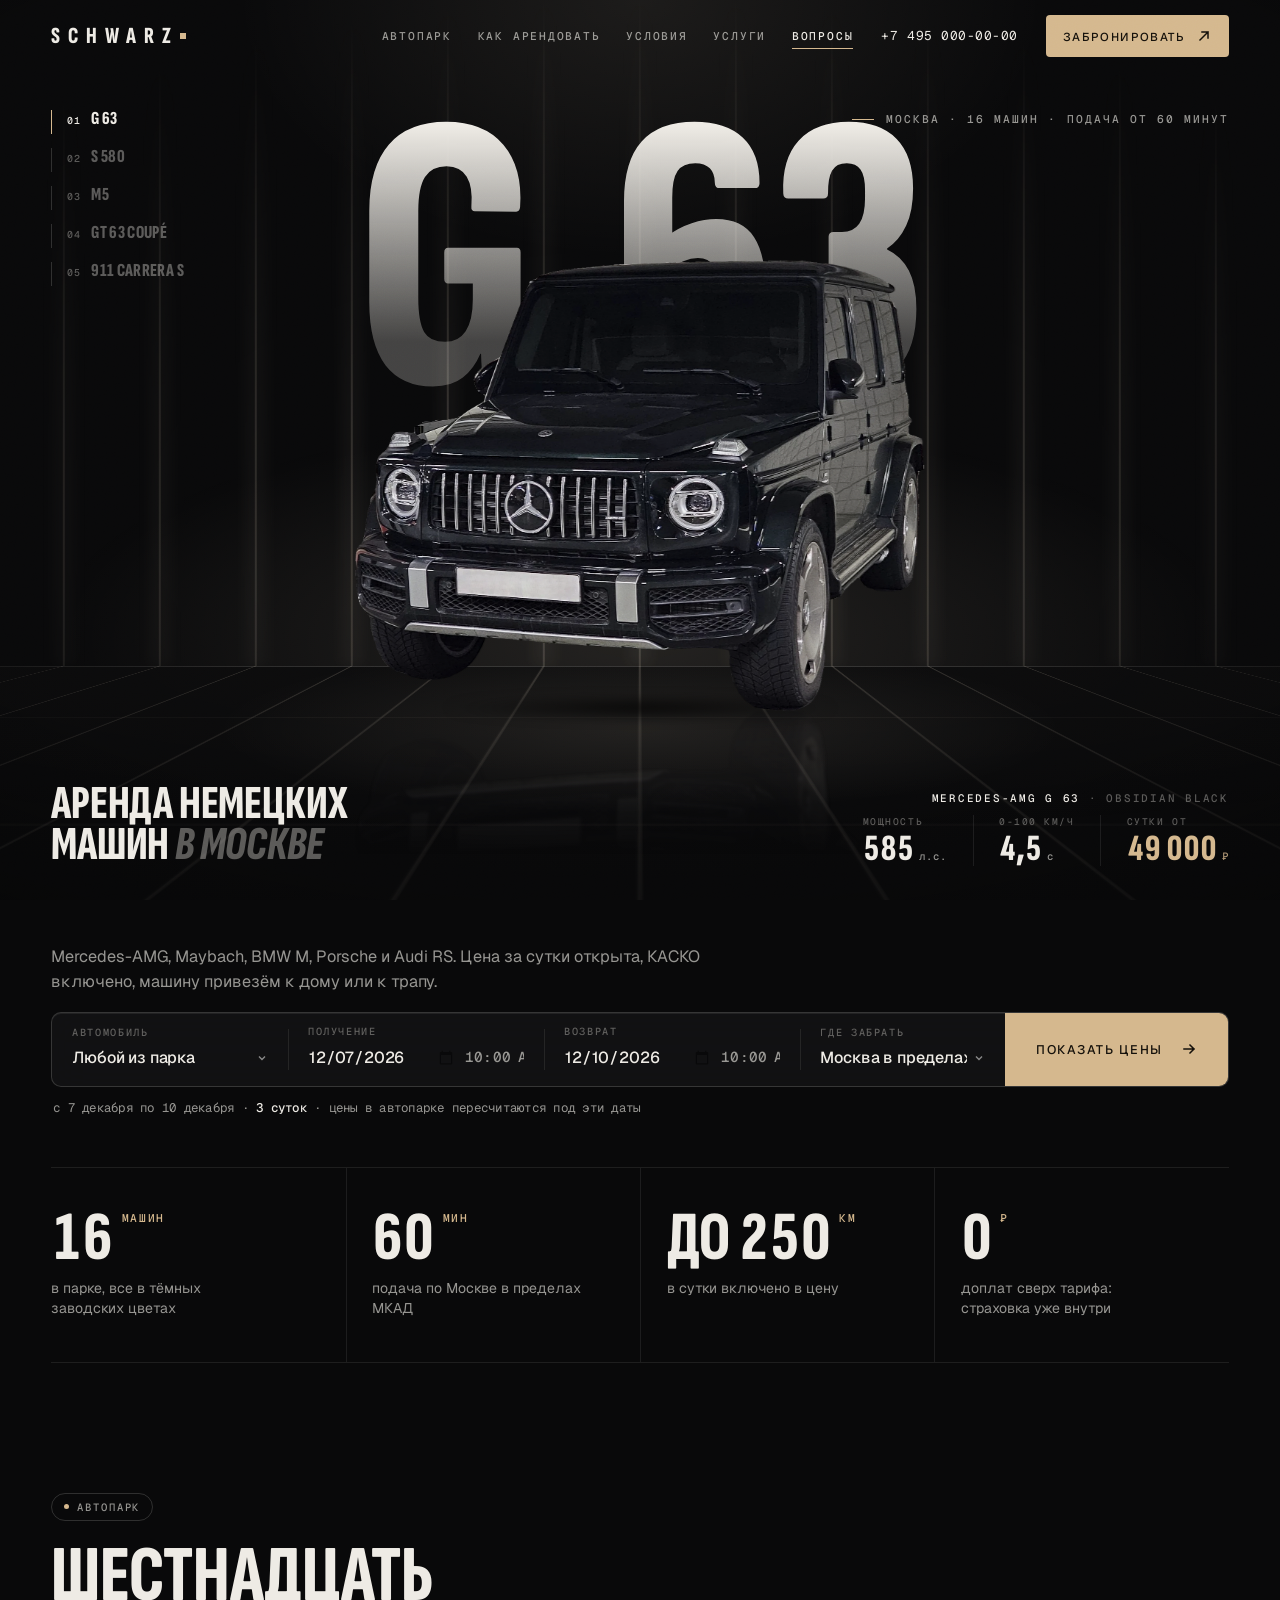
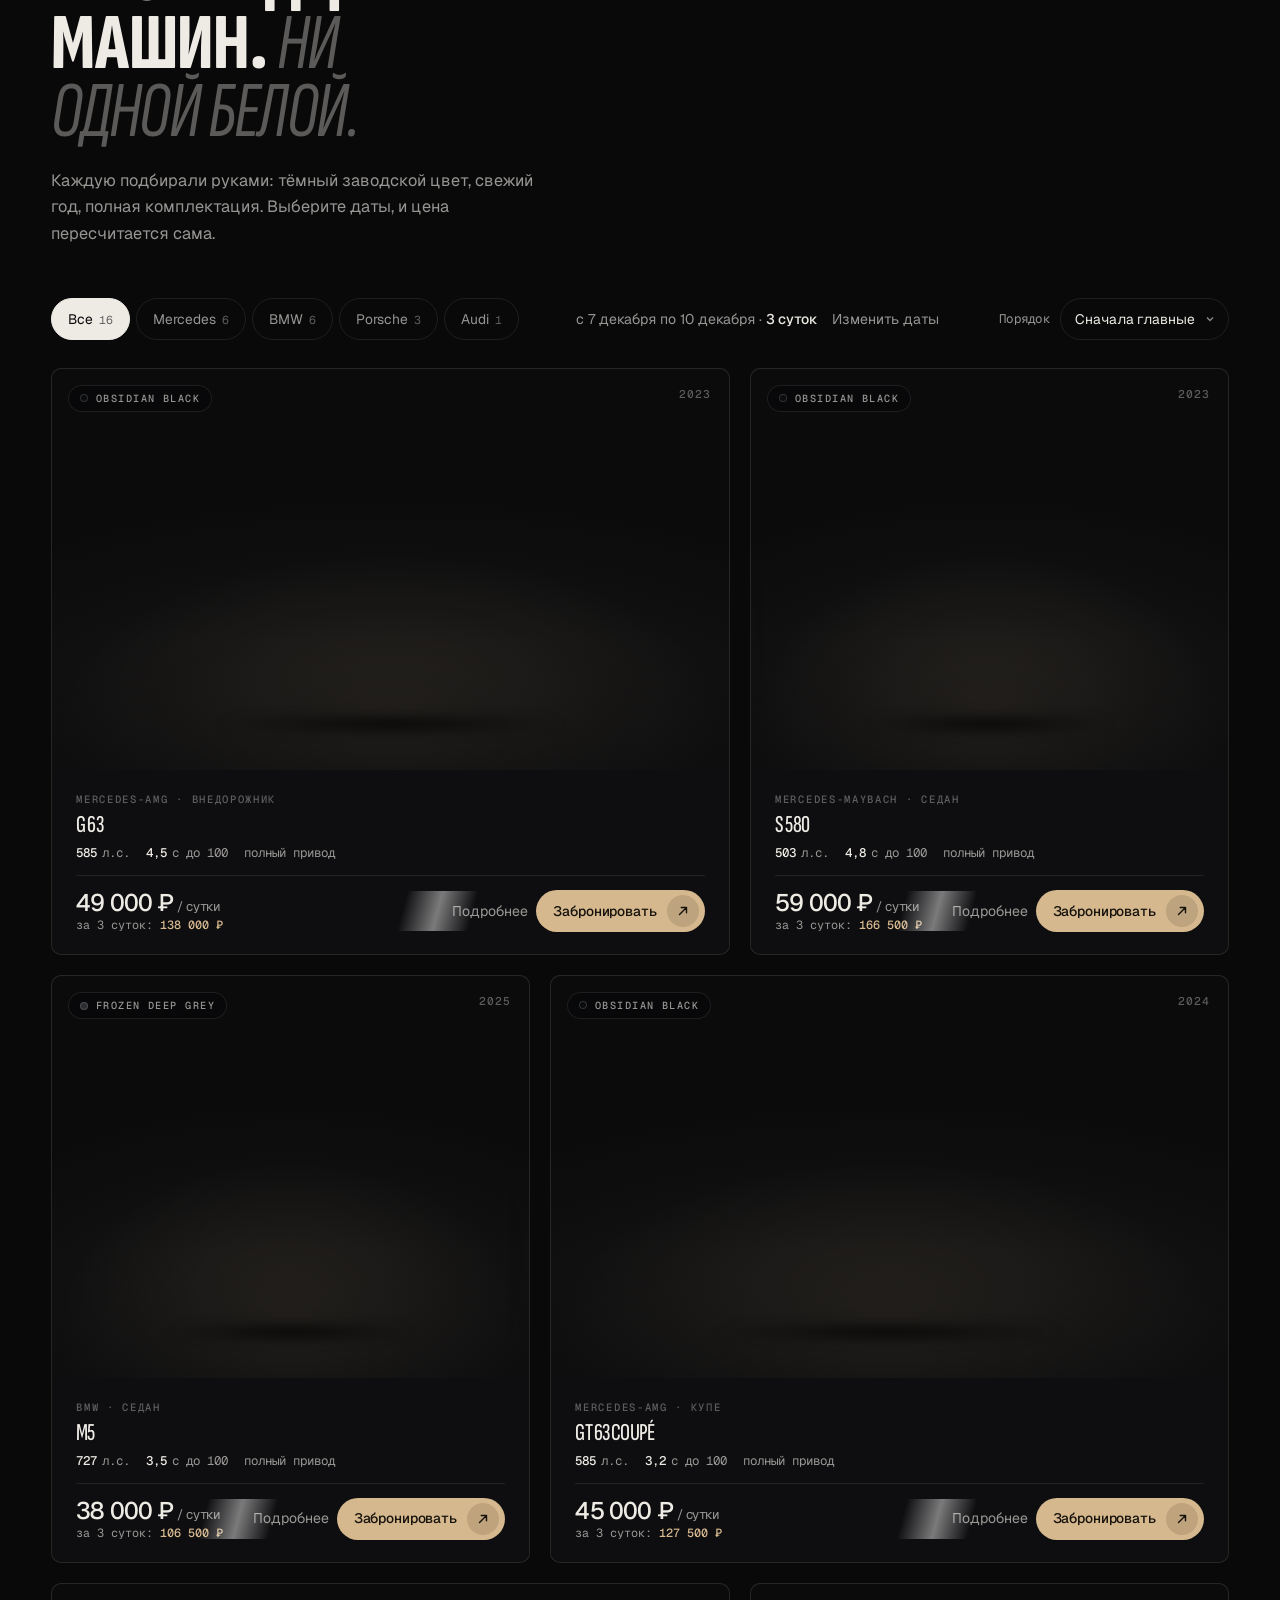
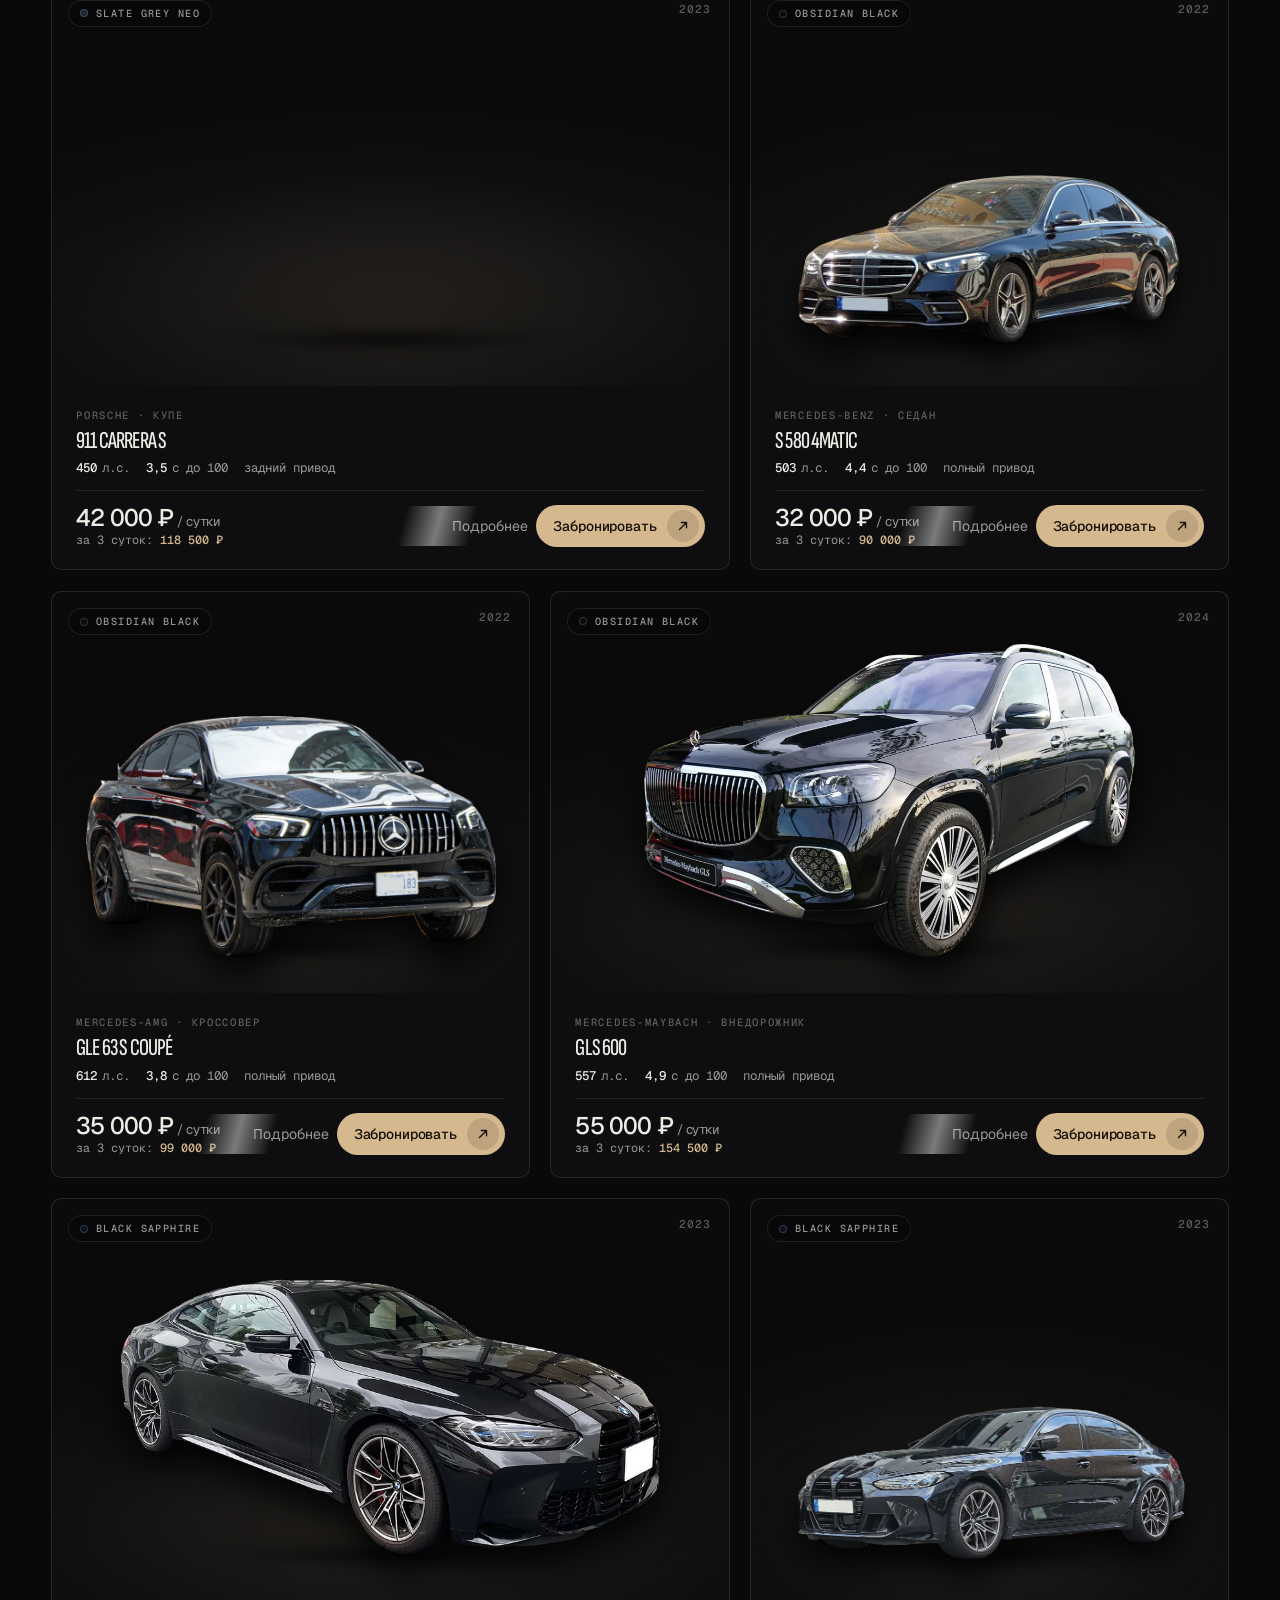
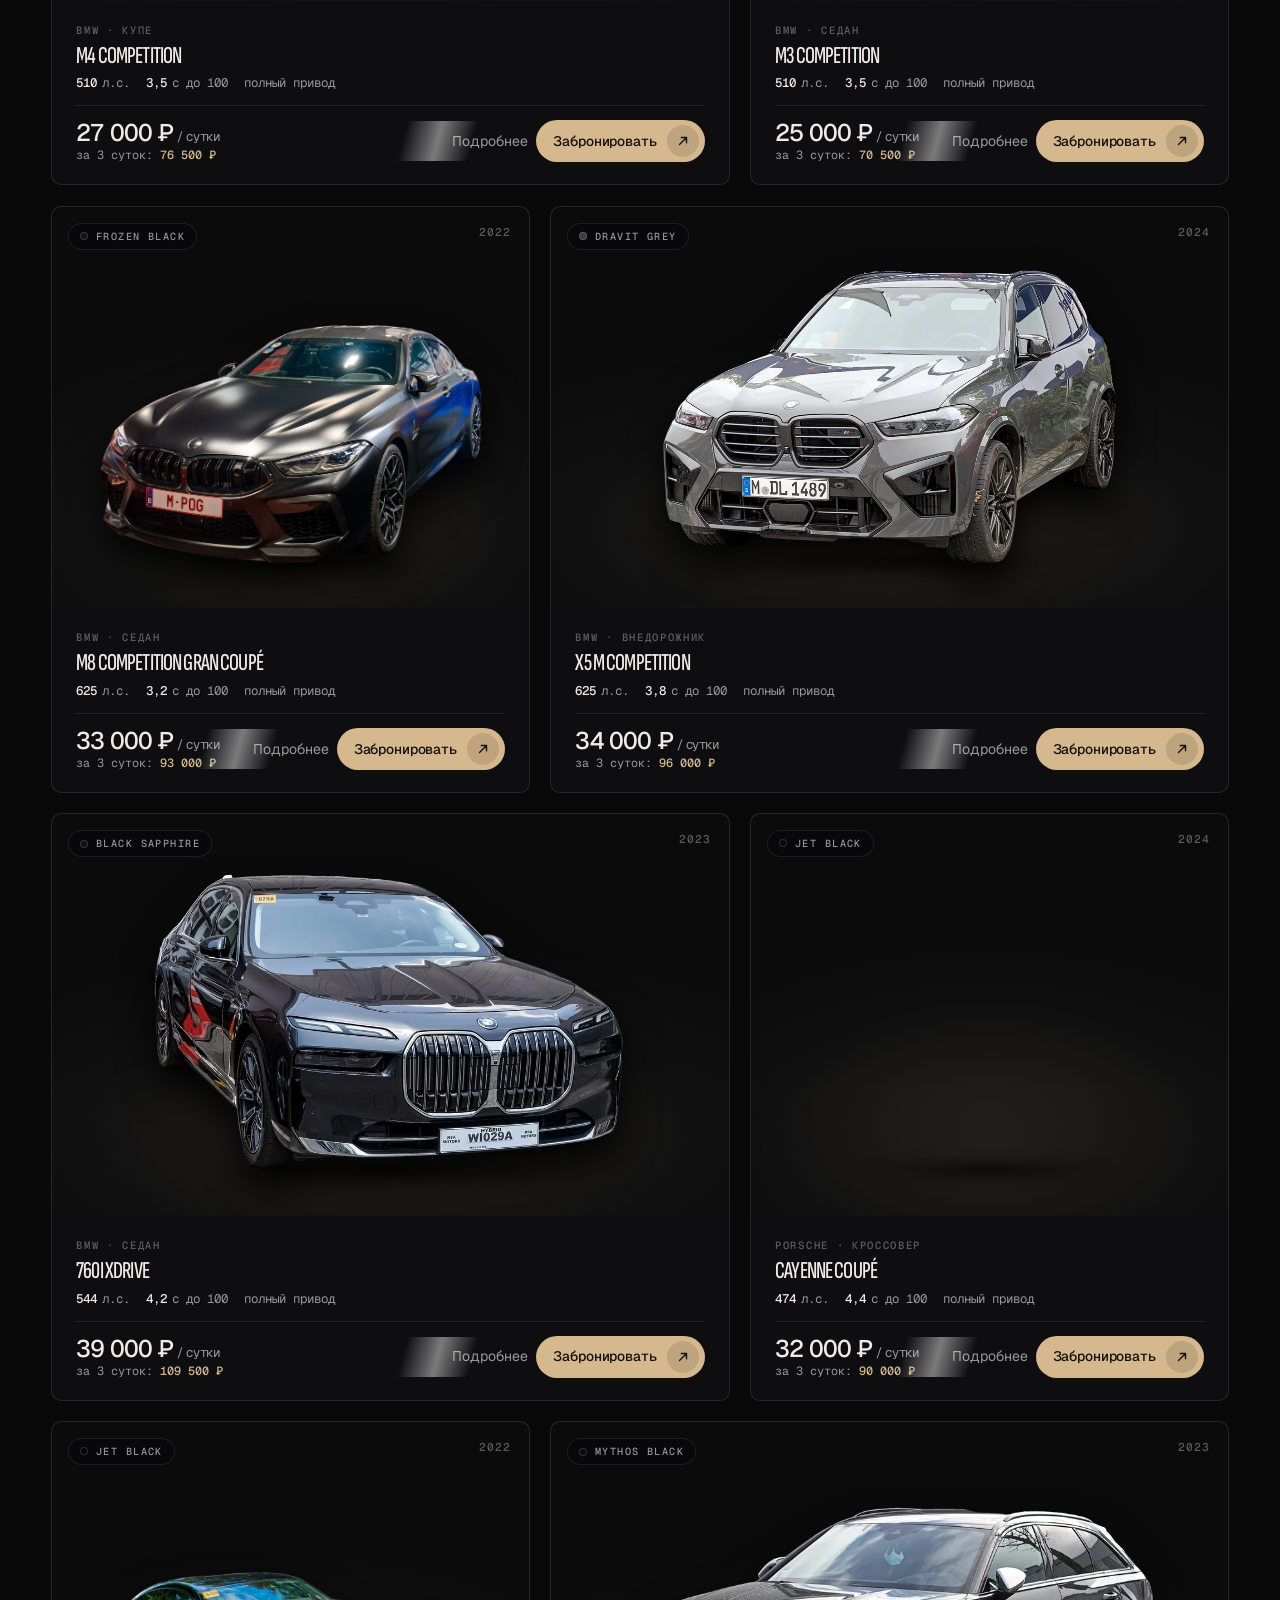
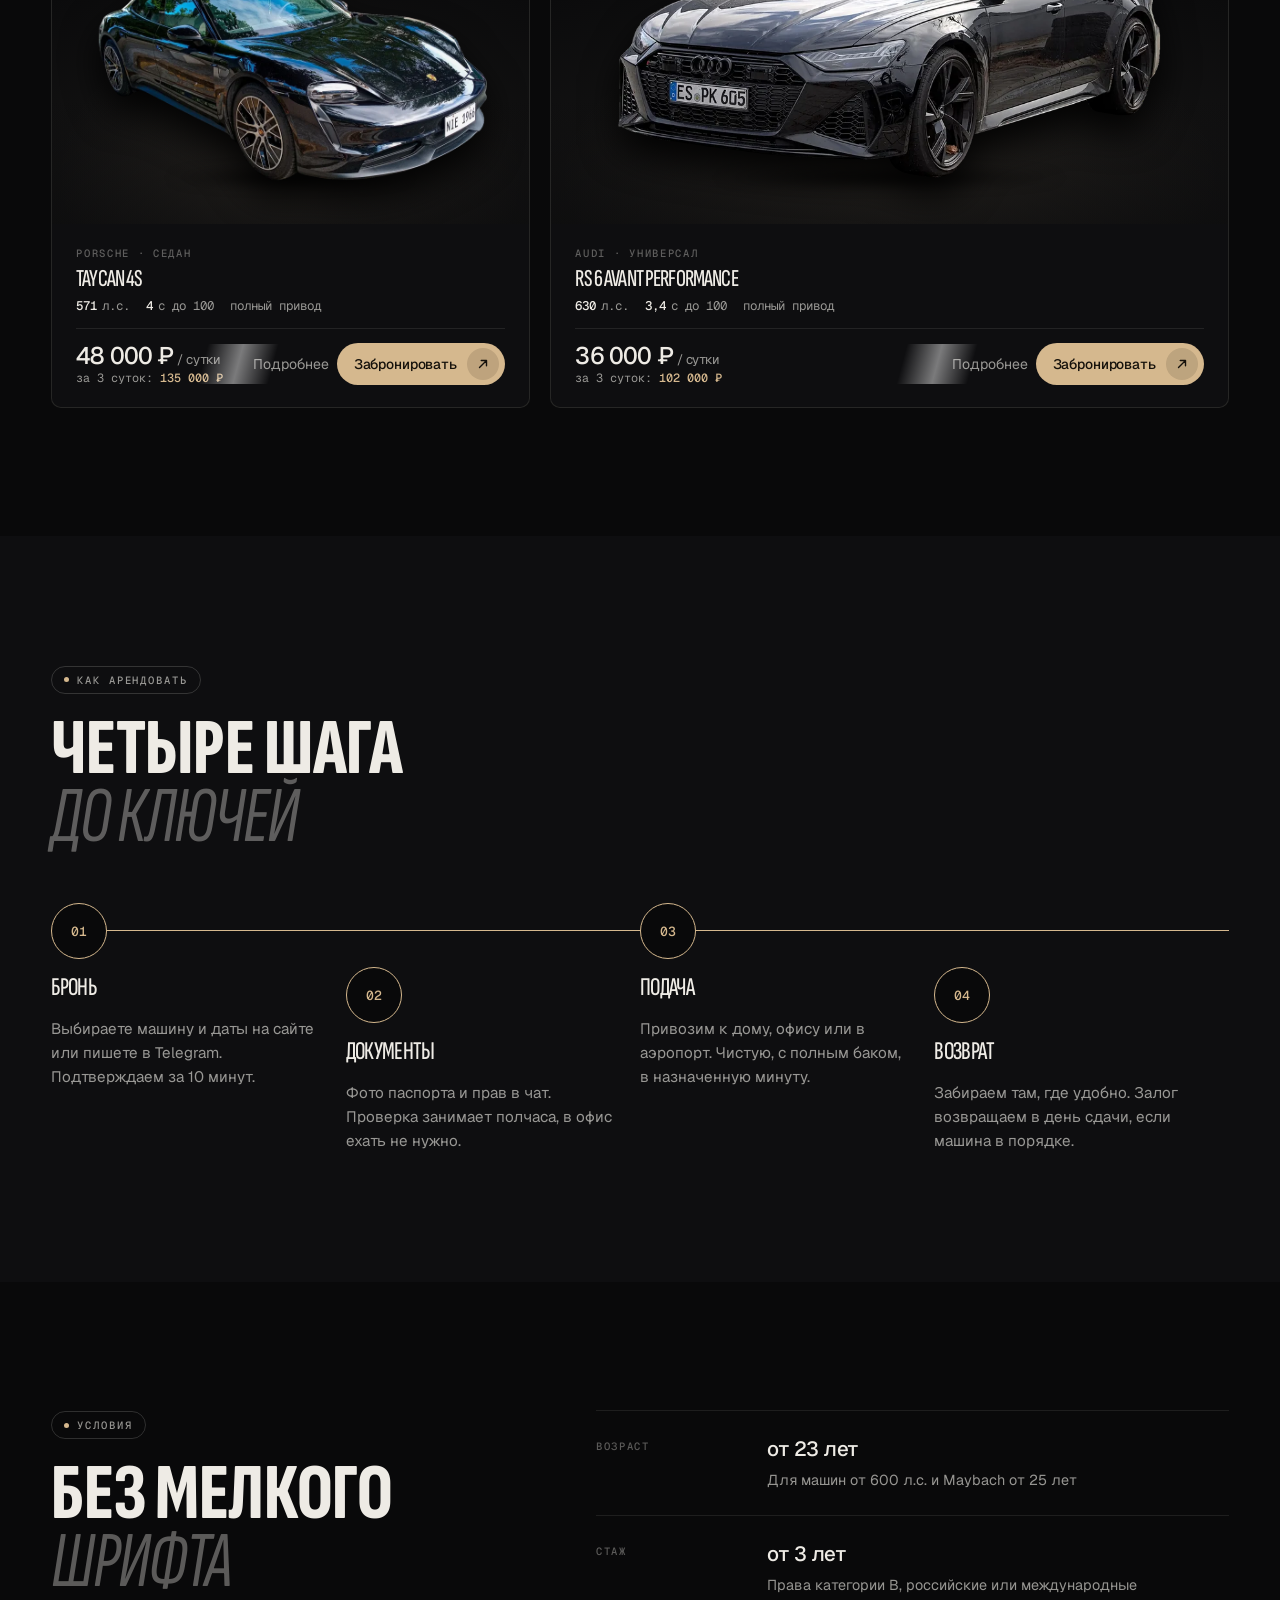
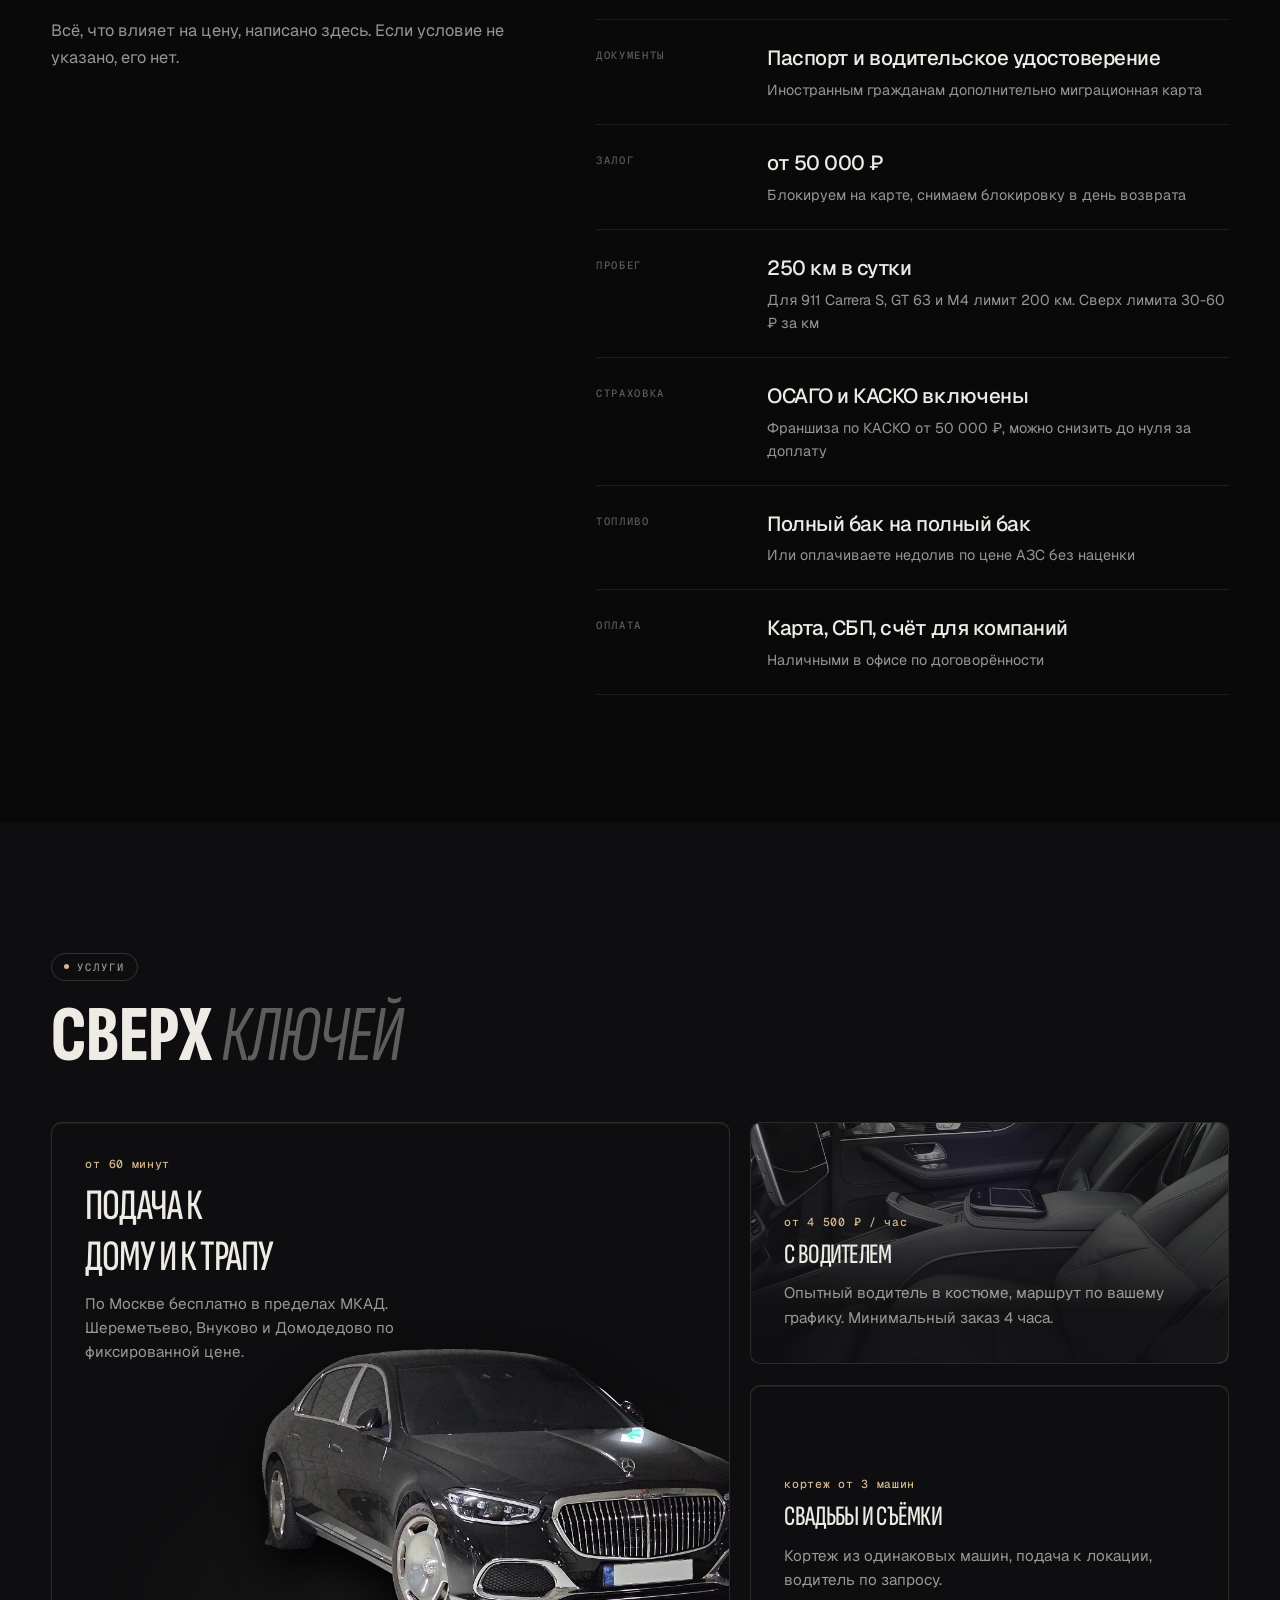
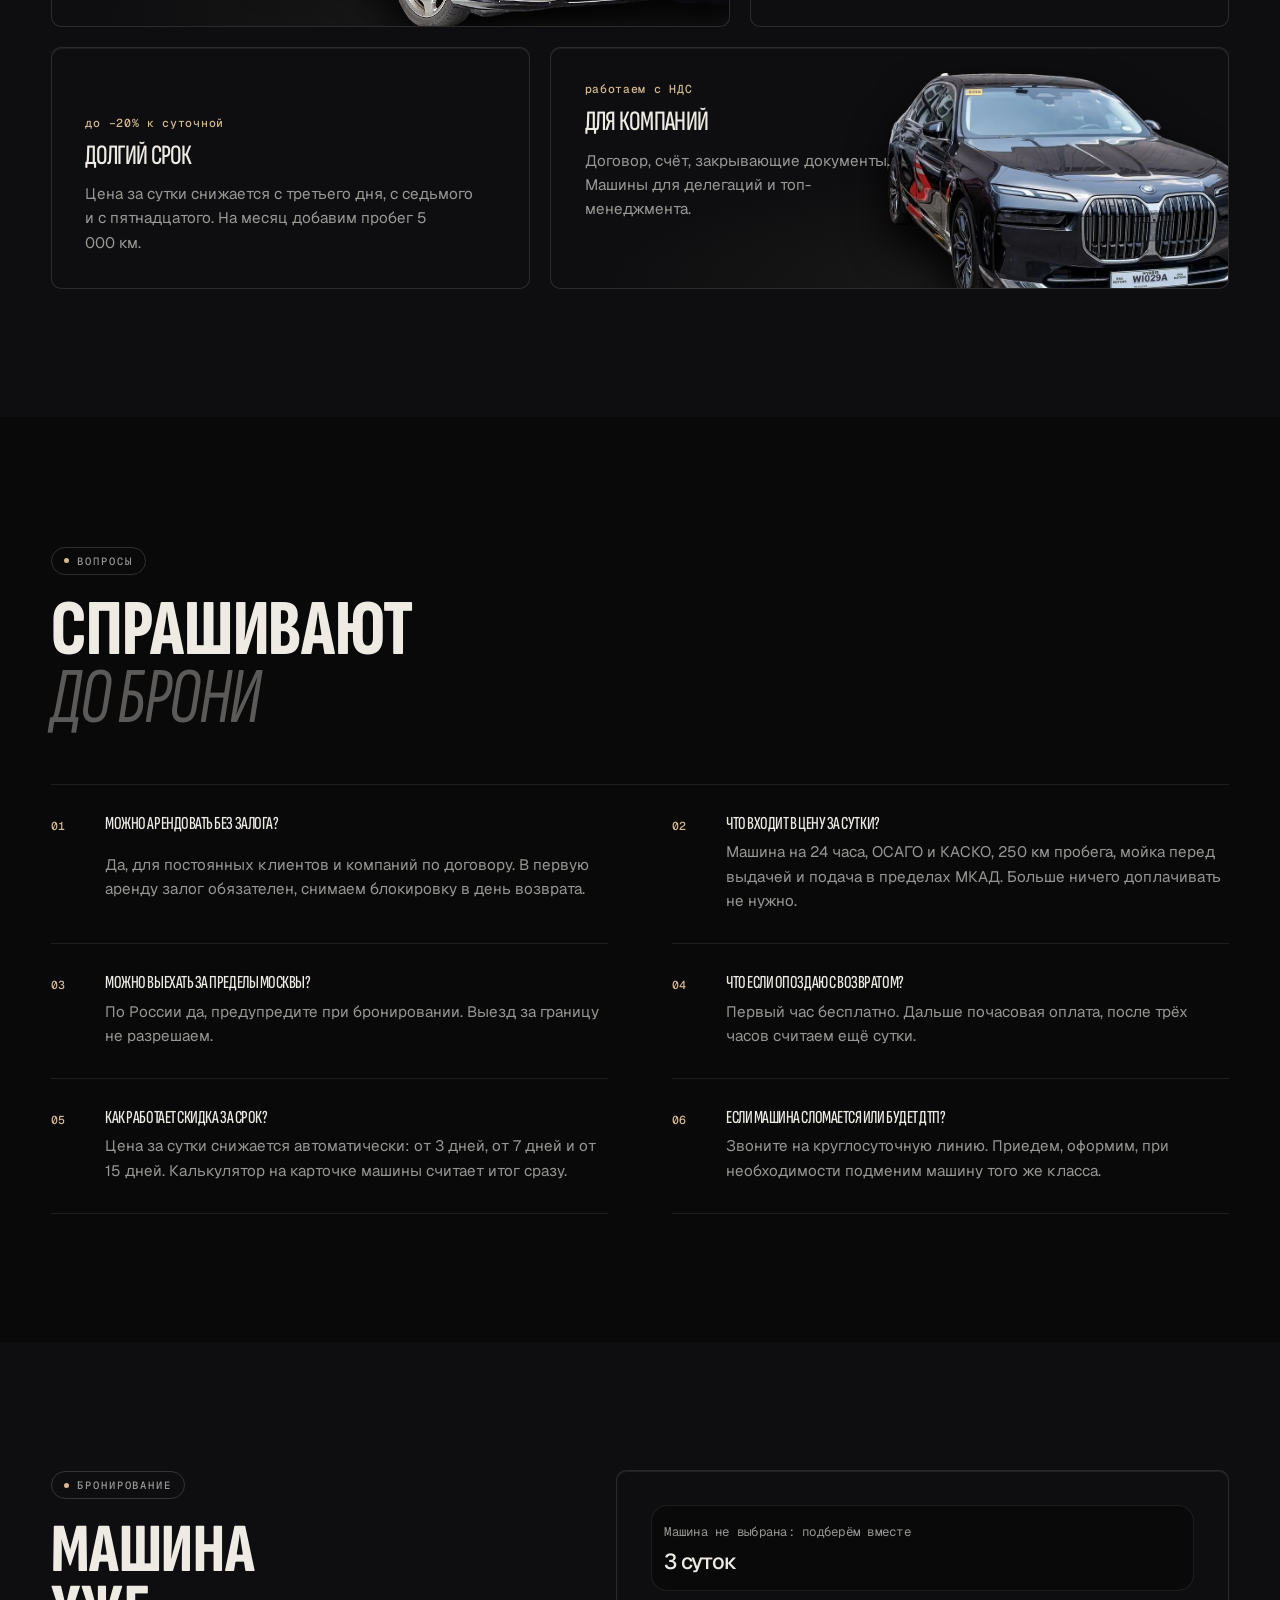
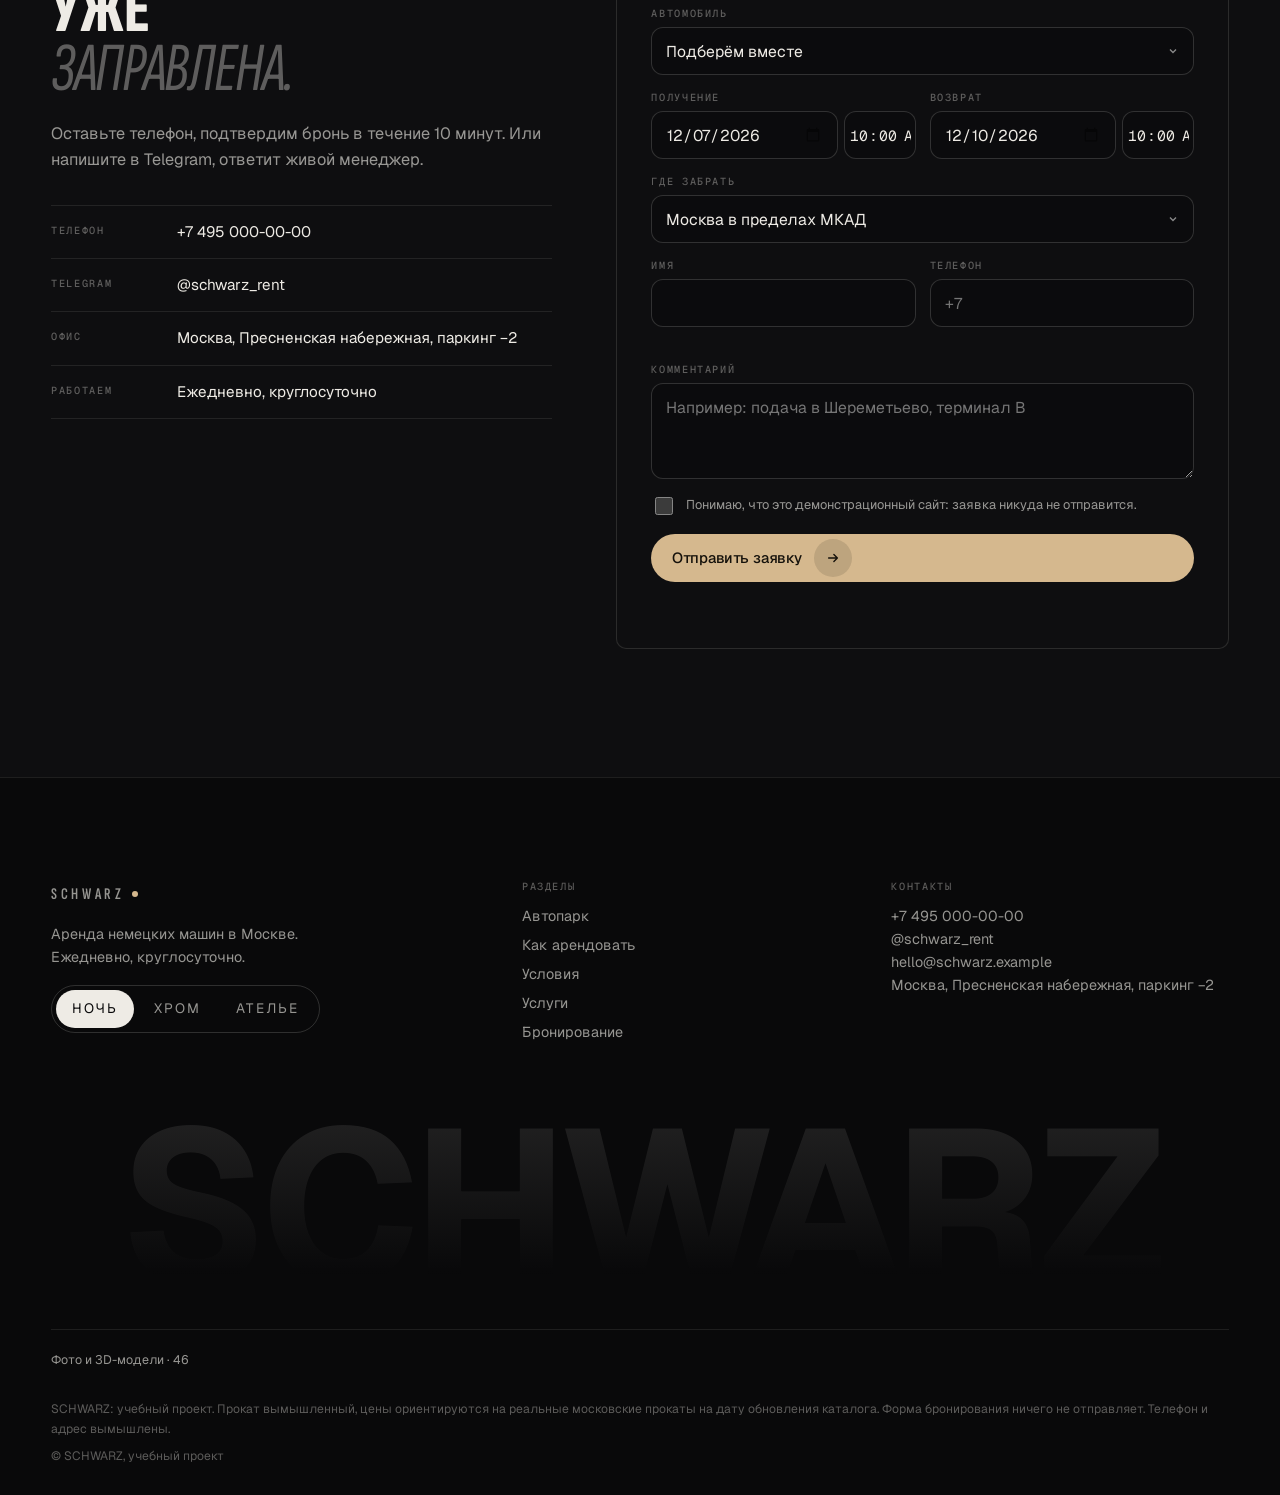
==== commit 5423ca42: "v3: lite со студией на первом экране и 3D «Подиум» (глава G 63) lite/ заменён снимком v3, добавлен 3" ====
--- a/lite/index.html
+++ b/lite/index.html
@@ -21,7 +21,7 @@
   </script>
   <link rel="preconnect" href="https://fonts.googleapis.com" />
   <link rel="preconnect" href="https://fonts.gstatic.com" crossorigin />
-  <link href="https://fonts.googleapis.com/css2?family=Geist:wght@300..700&family=Geist+Mono:wght@400;500&family=Playfair+Display:ital,wght@1,400;1,500&display=swap" rel="stylesheet" />
+  <link href="https://fonts.googleapis.com/css2?family=Sofia+Sans+Extra+Condensed:ital,wght@0,600..900;1,600..900&family=Geist:wght@300..700&family=Geist+Mono:wght@400;500&display=swap" rel="stylesheet" />
   <link rel="stylesheet" href="tokens.css" />
   <link rel="stylesheet" href="styles.css" />
   <link rel="stylesheet" href="tail.css" />
@@ -70,52 +70,58 @@
 
   <main id="top">
     <section class="hero" aria-labelledby="hero-title">
-      <div class="hero-word" aria-hidden="true">SCHWARZ</div>
-      <div class="hero-glow" aria-hidden="true"></div>
+      <div class="hero-light" aria-hidden="true"></div>
 
-      <div class="hero-grid">
-        <div class="hero-copy">
-          <p class="pill reveal" style="--d:.05s"><span class="dot" aria-hidden="true"></span><span data-hero-eyebrow>Москва · 16 машин · подача от 60 минут</span></p>
-          <h1 id="hero-title" class="reveal" style="--d:.12s">Аренда немецких машин. <em>Только тёмные.</em></h1>
-          <p class="lede reveal" style="--d:.2s" data-hero-lede>Mercedes-AMG, Maybach, BMW M, Porsche и Audi RS. Цена за сутки открыта, КАСКО включено, машину привезём к дому или к трапу.</p>
-        </div>
-
-        <figure class="hero-car" data-hero-stage>
-          <div class="hero-car-img" data-hero-imgs></div>
-          <figcaption class="hero-cap" aria-live="polite">
-            <span class="hero-cap-name" data-hero-name></span>
-            <span class="hero-cap-price" data-hero-price></span>
-          </figcaption>
+      <div class="hero-scene" data-hero-scene>
+        <div class="hero-wall" aria-hidden="true"><span class="hero-sweep"></span></div>
+        <div class="hero-model" aria-hidden="true" data-hero-model></div>
+        <figure class="hero-stage" data-hero-stage>
+          <div class="hero-floor" aria-hidden="true"></div>
+          <div class="hero-cars" data-hero-imgs></div>
         </figure>
-
-        <div class="hero-pick reveal" style="--d:.35s" role="tablist" aria-label="Машина на обложке" data-hero-pick></div>
       </div>
 
-      <form class="booker reveal" style="--d:.42s" aria-label="Подбор по датам" data-booker novalidate>
-        <div class="booker-in">
-          <label class="bk-field bk-car">
-            <span class="bk-label">Автомобиль</span>
-            <select name="car" data-bk-car><option value="">Любой из парка</option></select>
-          </label>
-          <label class="bk-field">
-            <span class="bk-label">Получение</span>
-            <span class="bk-row"><input type="date" name="from" required data-bk-from /><input type="time" name="fromTime" value="10:00" step="1800" aria-label="Время получения" /></span>
-          </label>
-          <label class="bk-field">
-            <span class="bk-label">Возврат</span>
-            <span class="bk-row"><input type="date" name="to" required data-bk-to /><input type="time" name="toTime" value="10:00" step="1800" aria-label="Время возврата" /></span>
-          </label>
-          <label class="bk-field bk-place">
-            <span class="bk-label">Где забрать</span>
-            <select name="place" data-bk-place></select>
-          </label>
-          <button type="submit" class="btn btn-primary bk-go">
-            <span data-bk-cta>Показать цены</span>
-            <span class="btn-ico" aria-hidden="true"><svg viewBox="0 0 16 16"><path d="M3 8h10M9 4l4 4-4 4" /></svg></span>
-          </button>
+      <div class="hero-foot">
+        <h1 id="hero-title" class="hero-title reveal" style="--d:.05s">Аренда немецких машин <em>в&nbsp;Москве</em></h1>
+        <div class="hero-spec reveal" style="--d:.2s" aria-live="polite">
+          <p class="hero-spec-name" data-hero-name></p>
+          <dl class="hero-spec-nums" data-hero-nums></dl>
         </div>
-        <p class="bk-note" data-bk-note aria-live="polite"></p>
-      </form>
+      </div>
+
+      <div class="hero-pick reveal" style="--d:.3s" role="tablist" aria-label="Машина на обложке" data-hero-pick></div>
+      <p class="eyebrow hero-eyebrow reveal" style="--d:.35s"><span data-hero-eyebrow>Москва · 16 машин · подача от 60 минут</span></p>
+    </section>
+
+    <section class="bookband" aria-label="Подбор по датам">
+      <div class="bookband-in">
+        <p class="lede" data-hero-lede>Mercedes-AMG, Maybach, BMW M, Porsche и Audi RS. Цена за сутки открыта, КАСКО включено, машину привезём к дому или к трапу.</p>
+        <form class="booker" aria-label="Подбор по датам" data-booker novalidate>
+          <div class="booker-in">
+            <label class="bk-field bk-car">
+              <span class="bk-label">Автомобиль</span>
+              <select name="car" data-bk-car><option value="">Любой из парка</option></select>
+            </label>
+            <label class="bk-field">
+              <span class="bk-label">Получение</span>
+              <span class="bk-row"><input type="date" name="from" required data-bk-from /><input type="time" name="fromTime" value="10:00" step="1800" aria-label="Время получения" /></span>
+            </label>
+            <label class="bk-field">
+              <span class="bk-label">Возврат</span>
+              <span class="bk-row"><input type="date" name="to" required data-bk-to /><input type="time" name="toTime" value="10:00" step="1800" aria-label="Время возврата" /></span>
+            </label>
+            <label class="bk-field bk-place">
+              <span class="bk-label">Где забрать</span>
+              <select name="place" data-bk-place></select>
+            </label>
+            <button type="submit" class="btn btn-primary bk-go">
+              <span data-bk-cta>Показать цены</span>
+              <span class="btn-ico" aria-hidden="true"><svg viewBox="0 0 16 16"><path d="M3 8h10M9 4l4 4-4 4" /></svg></span>
+            </button>
+          </div>
+          <p class="bk-note" data-bk-note aria-live="polite"></p>
+        </form>
+      </div>
     </section>
 
     <section class="facts" aria-label="Коротко о сервисе">
--- a/lite/tokens.css
+++ b/lite/tokens.css
@@ -1,31 +1,33 @@
-/* SCHWARZ v2: аренда немецких машин. Токены трёх тем, один файл на site-lite и site-3d.
-   Переключение: <html data-theme="night" | "chrome" | "atelier">, по умолчанию night.
-   Шрифты: Geist (заголовки и текст) + Playfair Display italic (одно акцентное слово) + Geist Mono (цифры, лейблы).
+/* SCHWARZ v3: аренда немецких машин. Токены трёх тем, один файл на site-lite и site-3d.
+   Переключение: <html data-theme="night" | "chrome" | "atelier">, по умолчанию night (главная, полируется первой).
+   Шрифты v3: Sofia Sans Extra Condensed 800 капсом (заголовки, курсив = акцент) + Geist (текст) + Geist Mono (цифры, лейблы).
+   Формы v3: острые углы (4-10px), как у немецких марок, без пилюль.
    Подключение:
-   https://fonts.googleapis.com/css2?family=Geist:wght@300..700&family=Geist+Mono:wght@400;500&family=Playfair+Display:ital,wght@1,400;1,500&display=swap */
+   https://fonts.googleapis.com/css2?family=Sofia+Sans+Extra+Condensed:ital,wght@0,600..900;1,600..900&family=Geist:wght@300..700&family=Geist+Mono:wght@400;500&display=swap */
 
 :root,
 html[data-theme='night'] {
-  --bg: #0b0b0d;
-  --bg-2: #101013;
-  --bg-3: #16161a;
-  --surface: rgba(22, 22, 26, 0.72);
-  --stage-1: #1b1b20;
-  --stage-2: #0d0d10;
-  --ink: #f3f1ec;
-  --ink-dim: rgba(243, 241, 236, 0.64);
-  --ink-faint: rgba(243, 241, 236, 0.38);
-  --line: rgba(243, 241, 236, 0.09);
-  --line-strong: rgba(243, 241, 236, 0.16);
-  --accent: #d9b27c;
-  --accent-soft: #ecd3ac;
-  --accent-ink: #141008;
-  --accent-wash: rgba(217, 178, 124, 0.12);
-  --glass-top: rgba(255, 255, 255, 0.08);
+  --bg: #09090a;
+  --bg-2: #0e0e10;
+  --bg-3: #141416;
+  --surface: rgba(20, 20, 22, 0.74);
+  --stage-1: #1c1b1a;
+  --stage-2: #0b0b0c;
+  --ink: #eeebe5;
+  --ink-dim: rgba(238, 235, 229, 0.62);
+  --ink-faint: rgba(238, 235, 229, 0.36);
+  --line: rgba(238, 235, 229, 0.09);
+  --line-strong: rgba(238, 235, 229, 0.17);
+  --accent: #d5b88e;
+  --accent-soft: #e8d3b2;
+  --accent-ink: #15110b;
+  --accent-wash: rgba(213, 184, 142, 0.1);
+  --light: 255, 238, 214; /* тёплый свет студии: rgba(var(--light), a) */
+  --glass-top: rgba(255, 255, 255, 0.07);
   --glass-bottom: rgba(0, 0, 0, 0.45);
-  --shadow-tint: 8, 8, 10;
-  --car-shadow: rgba(0, 0, 0, 0.75);
-  --photo-filter: saturate(0.92) contrast(1.04) brightness(0.92);
+  --shadow-tint: 4, 4, 5;
+  --car-shadow: rgba(0, 0, 0, 0.9);
+  --photo-filter: saturate(0.8) contrast(1.06) brightness(0.94);
   --scheme: dark;
 }
 
@@ -45,6 +47,7 @@
   --accent-soft: #f07c69;
   --accent-ink: #fff6f4;
   --accent-wash: rgba(229, 80, 58, 0.12);
+  --light: 230, 236, 245;
   --glass-top: rgba(255, 255, 255, 0.1);
   --glass-bottom: rgba(0, 0, 0, 0.5);
   --shadow-tint: 6, 6, 8;
@@ -69,6 +72,7 @@
   --accent-soft: #c2875a;
   --accent-ink: #fffaf2;
   --accent-wash: rgba(154, 91, 44, 0.1);
+  --light: 255, 255, 255;
   --glass-top: rgba(255, 255, 255, 0.85);
   --glass-bottom: rgba(23, 21, 15, 0.06);
   --shadow-tint: 60, 48, 30;
@@ -79,18 +83,20 @@
 
 /* общее для всех тем */
 :root {
-  --font-display: 'Geist', 'Segoe UI', system-ui, sans-serif;
+  --font-display: 'Sofia Sans Extra Condensed', 'Arial Narrow', sans-serif;
   --font-text: 'Geist', 'Segoe UI', system-ui, sans-serif;
-  --font-accent: 'Playfair Display', Georgia, serif;
+  /* акцентное слово = тот же дисплейный, курсивом (скорость), а не чужой serif */
+  --font-accent: 'Sofia Sans Extra Condensed', 'Arial Narrow', sans-serif;
   --font-mono: 'Geist Mono', ui-monospace, 'SFMono-Regular', monospace;
-  --display-weight: 500;
-  --display-tracking: -0.045em;
-  --display-case: none;
+  --display-weight: 800;
+  --display-tracking: -0.004em;
+  --display-case: uppercase;
+  --display-leading: 0.86;
 
-  --radius: 28px;
-  --radius-m: 20px;
-  --radius-s: 12px;
-  --bezel: 6px;
+  --radius: 10px;
+  --radius-m: 8px;
+  --radius-s: 4px;
+  --bezel: 0px;
 
   --ease: cubic-bezier(0.32, 0.72, 0, 1);
   --ease-out: cubic-bezier(0.22, 1, 0.36, 1);
@@ -102,16 +108,16 @@
   --maxw: 1440px;
   --pad: clamp(16px, 4vw, 64px);
   --gap: clamp(14px, 1.6vw, 24px);
-  --section: clamp(5rem, 11vw, 10rem);
+  --section: clamp(5rem, 10vw, 9rem);
 
-  --h1: clamp(2.6rem, 5.6vw, 5.6rem);
-  --h2: clamp(2.1rem, 4.4vw, 4.4rem);
-  --h3: clamp(1.2rem, 1.6vw, 1.5rem);
-  --lede: clamp(1.02rem, 1.25vw, 1.2rem);
-  --label: 0.72rem;
+  --h1: clamp(3.4rem, 8vw, 8.4rem);
+  --h2: clamp(2.9rem, 6.2vw, 6.4rem);
+  --h3: clamp(1.5rem, 2vw, 1.9rem);
+  --lede: clamp(1.02rem, 1.2vw, 1.15rem);
+  --label: 0.7rem;
 
-  --shadow-soft: 0 30px 60px -30px rgba(var(--shadow-tint), 0.55), 0 2px 6px -2px rgba(var(--shadow-tint), 0.25);
-  --shadow-lift: 0 40px 80px -36px rgba(var(--shadow-tint), 0.7), 0 4px 12px -4px rgba(var(--shadow-tint), 0.3);
+  --shadow-soft: 0 30px 60px -30px rgba(var(--shadow-tint), 0.6), 0 2px 6px -2px rgba(var(--shadow-tint), 0.3);
+  --shadow-lift: 0 40px 80px -36px rgba(var(--shadow-tint), 0.75), 0 4px 12px -4px rgba(var(--shadow-tint), 0.35);
 }
 
 html { color-scheme: var(--scheme); }
--- a/lite/styles.css
+++ b/lite/styles.css
@@ -1,12 +1,13 @@
-/* SCHWARZ v2 · оболочка: база, шапка-остров, меню, hero, панель бронирования, факты.
-   Секции ниже hero живут в tail.css (общий модуль с site-3d). */
+/* SCHWARZ v3 · оболочка: база, шапка, меню, hero-сцена, панель бронирования, факты.
+   Секции ниже hero живут в tail.css (общий модуль с site-3d).
+   Идея v3: студия. Свет сверху, пол с отражением, чёрная машина режет светлые буквы «Только тёмные». */
 
 *, *::before, *::after { box-sizing: border-box; }
-html { -webkit-text-size-adjust: 100%; scroll-behavior: smooth; scroll-padding-top: 96px; }
+html { -webkit-text-size-adjust: 100%; scroll-behavior: smooth; scroll-padding-top: 84px; }
 body {
   margin: 0; background: var(--bg); color: var(--ink);
   font-family: var(--font-text); font-size: 16px; line-height: 1.6; font-weight: 400;
-  font-feature-settings: 'ss01', 'cv11'; -webkit-font-smoothing: antialiased; -moz-osx-font-smoothing: grayscale;
+  -webkit-font-smoothing: antialiased; -moz-osx-font-smoothing: grayscale;
   overflow-x: clip;
   transition: background-color 0.6s var(--ease), color 0.6s var(--ease);
 }
@@ -14,17 +15,17 @@
 a { color: inherit; text-decoration: none; }
 button, input, select { font: inherit; color: inherit; }
 button { cursor: pointer; }
-h1, h2, h3 { font-family: var(--font-display); font-weight: var(--display-weight); letter-spacing: var(--display-tracking); line-height: 0.98; margin: 0; text-wrap: balance; }
-h1 em, h2 em, h3 em {
-  font-family: var(--font-accent); font-style: italic; font-weight: 400;
-  letter-spacing: -0.02em; color: var(--accent);
-}
+h1, h2, h3 {
+  font-family: var(--font-display); font-weight: var(--display-weight); letter-spacing: var(--display-tracking);
+  text-transform: var(--display-case); line-height: var(--display-leading); margin: 0; text-wrap: balance;
+}
+h1 em, h2 em, h3 em { font-family: var(--font-accent); font-style: italic; color: var(--ink-faint); }
 p { text-wrap: pretty; }
 ::selection { background: var(--accent); color: var(--accent-ink); }
-:focus-visible { outline: 2px solid var(--accent-soft); outline-offset: 3px; border-radius: 6px; }
+:focus-visible { outline: 2px solid var(--accent-soft); outline-offset: 3px; border-radius: 2px; }
 
 .skip {
-  position: fixed; top: -100px; left: 16px; z-index: 100; padding: 12px 18px; border-radius: 999px;
+  position: fixed; top: -100px; left: 16px; z-index: 100; padding: 12px 18px; border-radius: var(--radius-s);
   background: var(--accent); color: var(--accent-ink); font: 500 var(--label) var(--font-mono); letter-spacing: 0.14em; text-transform: uppercase;
   transition: top var(--t-fast);
 }
@@ -32,61 +33,77 @@
 
 /* зерно поверх всего: фиксированный слой, не мешает кликам */
 .grain {
-  position: fixed; inset: 0; z-index: 60; pointer-events: none; opacity: 0.045; mix-blend-mode: overlay;
+  position: fixed; inset: 0; z-index: 60; pointer-events: none; opacity: 0.05; mix-blend-mode: overlay;
   background-image: url("data:image/svg+xml,%3Csvg xmlns='http://www.w3.org/2000/svg' width='160' height='160'%3E%3Cfilter id='n'%3E%3CfeTurbulence type='fractalNoise' baseFrequency='.9' numOctaves='3' stitchTiles='stitch'/%3E%3C/filter%3E%3Crect width='100%25' height='100%25' filter='url(%23n)'/%3E%3C/svg%3E");
 }
 html[data-theme='atelier'] .grain { opacity: 0.06; mix-blend-mode: multiply; }
 
-/* ── кнопки: пилюля + иконка в своей капсуле ── */
+/* ── лейбл над заголовком: mono капсом, короткая черта ── */
+.eyebrow {
+  display: inline-flex; align-items: center; gap: 12px; margin: 0;
+  font: 500 var(--label) var(--font-mono); letter-spacing: 0.18em; text-transform: uppercase; color: var(--ink-dim);
+}
+.eyebrow::before { content: ''; width: 22px; height: 1px; background: var(--accent); }
+
+/* ── кнопки: прямоугольник с острыми углами, подпись капсом, стрелка ── */
 .btn {
   --h: 52px;
-  display: inline-flex; align-items: center; gap: 14px; min-height: var(--h);
-  padding: 0 6px 0 24px; border-radius: 999px; border: 1px solid transparent;
-  font-weight: 500; font-size: 0.95rem; letter-spacing: -0.01em; white-space: nowrap;
-  transition: transform 0.5s var(--ease), background-color var(--t-fast), color var(--t-fast), border-color var(--t-fast), box-shadow 0.5s var(--ease);
+  position: relative; display: inline-flex; align-items: center; justify-content: center; gap: 14px; min-height: var(--h);
+  padding: 0 22px; border-radius: var(--radius-s); border: 1px solid transparent; overflow: hidden; isolation: isolate;
+  font: 500 0.78rem var(--font-text); letter-spacing: 0.12em; text-transform: uppercase; white-space: nowrap;
+  transition: background-color var(--t-fast), color var(--t-fast), border-color var(--t-fast), box-shadow 0.5s var(--ease);
   -webkit-tap-highlight-color: transparent;
 }
-.btn:active { transform: scale(0.98); }
-.btn-ico {
-  width: calc(var(--h) - 12px); height: calc(var(--h) - 12px); border-radius: 50%; display: grid; place-items: center; flex: none;
-  transition: transform 0.5s var(--ease), background-color var(--t-fast);
-}
-.btn-ico svg { width: 15px; height: 15px; fill: none; stroke: currentColor; stroke-width: 1.6; stroke-linecap: round; stroke-linejoin: round; }
-.btn:hover .btn-ico { transform: translate(2px, -1px) scale(1.06); }
-.btn-primary { background: var(--accent); color: var(--accent-ink); box-shadow: 0 18px 40px -18px color-mix(in srgb, var(--accent) 70%, transparent); }
-.btn-primary .btn-ico { background: color-mix(in srgb, var(--accent-ink) 12%, transparent); }
-.btn-primary:hover { box-shadow: 0 24px 50px -18px color-mix(in srgb, var(--accent) 85%, transparent); }
+.btn-ico { display: grid; place-items: center; flex: none; width: 16px; height: 16px; transition: transform 0.5s var(--ease); }
+.btn-ico svg { width: 16px; height: 16px; fill: none; stroke: currentColor; stroke-width: 1.5; stroke-linecap: square; }
+.btn:hover .btn-ico { transform: translateX(3px); }
+.btn:active { transform: translateY(1px); }
+.btn-primary { background: var(--accent); color: var(--accent-ink); }
+/* блик проходит по кнопке при наведении, как свет по лаку */
+.btn-primary::before {
+  content: ''; position: absolute; inset: 0; z-index: -1;
+  background: linear-gradient(105deg, transparent 30%, rgba(255, 255, 255, 0.45) 50%, transparent 70%);
+  transform: translateX(-110%); transition: transform 0.9s var(--ease);
+}
+.btn-primary:hover::before { transform: translateX(110%); }
+.btn-primary:hover { box-shadow: 0 18px 40px -20px color-mix(in srgb, var(--accent) 80%, transparent); }
 .btn-ghost { background: transparent; color: var(--ink); border-color: var(--line-strong); }
-.btn-ghost .btn-ico { background: var(--line); }
-.btn-ghost:hover { border-color: var(--ink-faint); }
-.btn-sm { --h: 42px; padding-left: 18px; font-size: 0.88rem; gap: 10px; }
+.btn-ghost:hover { border-color: var(--ink-dim); }
+.btn-sm { --h: 42px; padding: 0 16px; font-size: 0.72rem; gap: 10px; }
 .btn[disabled] { opacity: 0.45; pointer-events: none; }
 
-/* ── шапка: стеклянный остров ── */
+/* ── шапка: тонкая полоса во всю ширину, стекло появляется после скролла ── */
 .nav {
-  position: fixed; top: 14px; left: 0; right: 0; z-index: 50; display: flex; justify-content: center; padding: 0 12px;
-  transition: transform 0.7s var(--ease);
-}
-.nav.is-hidden { transform: translateY(calc(-100% - 20px)); }
+  position: fixed; top: 0; left: 0; right: 0; z-index: 50;
+  transition: transform 0.7s var(--ease), background-color 0.5s var(--ease), border-color 0.5s var(--ease);
+  border-bottom: 1px solid transparent;
+}
+.nav.is-scrolled {
+  background: color-mix(in srgb, var(--bg) 72%, transparent); border-bottom-color: var(--line);
+  backdrop-filter: blur(20px) saturate(140%); -webkit-backdrop-filter: blur(20px) saturate(140%);
+}
+.nav.is-hidden { transform: translateY(-101%); }
 .nav-pill {
-  display: flex; align-items: center; gap: clamp(14px, 2vw, 30px); width: min(1180px, 100%);
-  padding: 7px 7px 7px 22px; border-radius: 999px;
-  background: color-mix(in srgb, var(--bg) 68%, transparent);
-  border: 1px solid var(--line);
-  box-shadow: inset 0 1px 0 var(--glass-top), 0 20px 50px -30px rgba(var(--shadow-tint), 0.8);
-  backdrop-filter: blur(22px) saturate(150%); -webkit-backdrop-filter: blur(22px) saturate(150%);
-}
-.logo { font-weight: 600; font-size: 1.02rem; letter-spacing: 0.22em; text-transform: uppercase; display: inline-flex; align-items: center; gap: 2px; }
-.logo i { width: 6px; height: 6px; border-radius: 50%; background: var(--accent); margin-left: 6px; }
-.nav-links { display: flex; gap: clamp(14px, 1.8vw, 28px); margin-left: auto; }
-.nav-links a { font-size: 0.9rem; color: var(--ink-dim); padding: 10px 0; position: relative; transition: color var(--t-fast); }
-.nav-links a::after { content: ''; position: absolute; left: 50%; right: 50%; bottom: 4px; height: 1px; background: var(--accent); transition: left 0.4s var(--ease), right 0.4s var(--ease); }
+  display: flex; align-items: center; gap: clamp(14px, 2.2vw, 36px);
+  max-width: var(--maxw); margin: 0 auto; padding: 14px var(--pad); min-height: 72px;
+}
+.logo {
+  font: 800 1.45rem/1 var(--font-display); letter-spacing: 0.34em; text-transform: uppercase;
+  display: inline-flex; align-items: center; padding: 6px 0;
+}
+.logo i { width: 6px; height: 6px; background: var(--accent); margin-left: 2px; }
+.nav-links { display: flex; gap: clamp(16px, 2vw, 32px); margin-left: auto; }
+.nav-links a {
+  font: 500 0.7rem var(--font-mono); letter-spacing: 0.16em; text-transform: uppercase;
+  color: var(--ink-dim); padding: 12px 0; position: relative; transition: color var(--t-fast);
+}
+.nav-links a::after { content: ''; position: absolute; left: 0; right: 100%; bottom: 6px; height: 1px; background: var(--accent); transition: right 0.45s var(--ease); }
 .nav-links a:hover, .nav-links a.is-on { color: var(--ink); }
-.nav-links a:hover::after, .nav-links a.is-on::after { left: 0; right: 0; }
-.nav-phone { font-family: var(--font-mono); font-size: 0.82rem; color: var(--ink-dim); letter-spacing: 0.02em; transition: color var(--t-fast); }
-.nav-phone:hover { color: var(--ink); }
-.burger { display: none; position: relative; width: 44px; height: 44px; border-radius: 50%; border: 1px solid var(--line-strong); background: transparent; }
-.burger span { position: absolute; left: 13px; right: 13px; height: 1.5px; background: var(--ink); border-radius: 2px; transition: transform 0.5s var(--ease), top 0.5s var(--ease); }
+.nav-links a:hover::after, .nav-links a.is-on::after { right: 0; }
+.nav-phone { font-family: var(--font-mono); font-size: 0.8rem; color: var(--ink); letter-spacing: 0.04em; transition: color var(--t-fast); padding: 12px 0; }
+.nav-phone:hover { color: var(--accent); }
+.burger { display: none; position: relative; width: 44px; height: 44px; border-radius: var(--radius-s); border: 1px solid var(--line-strong); background: transparent; }
+.burger span { position: absolute; left: 12px; right: 12px; height: 1.5px; background: var(--ink); transition: transform 0.5s var(--ease), top 0.5s var(--ease); }
 .burger span:first-child { top: 17px; }
 .burger span:last-child { top: 25px; }
 .burger[aria-expanded='true'] span:first-child { top: 21px; transform: rotate(45deg); }
@@ -95,109 +112,215 @@
 /* полноэкранное меню */
 .menu {
   position: fixed; inset: 0; z-index: 45; display: grid; align-content: space-between;
-  padding: 110px var(--pad) calc(32px + env(safe-area-inset-bottom));
-  background: color-mix(in srgb, var(--bg) 86%, transparent);
+  padding: 100px var(--pad) calc(32px + env(safe-area-inset-bottom));
+  background: color-mix(in srgb, var(--bg) 92%, transparent);
   backdrop-filter: blur(30px) saturate(140%); -webkit-backdrop-filter: blur(30px) saturate(140%);
   opacity: 0; transition: opacity 0.5s var(--ease);
 }
 .menu[hidden] { display: none; }
 .menu.is-open { opacity: 1; }
-.menu-links { display: grid; gap: 4px; }
+.menu-links { display: grid; }
 .menu-links a, .menu-foot {
   opacity: 0; transform: translateY(40px); transition: opacity 0.7s var(--ease), transform 0.7s var(--ease);
   transition-delay: calc(0.06s * var(--i) + 0.08s);
 }
 .menu.is-open .menu-links a, .menu.is-open .menu-foot { opacity: 1; transform: none; }
-.menu-links a { font-size: clamp(2.2rem, 9vw, 3.4rem); font-weight: 500; letter-spacing: -0.04em; line-height: 1.15; padding: 4px 0; border-bottom: 1px solid var(--line); }
+.menu-links a {
+  font: 800 clamp(2.6rem, 12vw, 4rem)/1 var(--font-display); text-transform: uppercase; letter-spacing: 0;
+  padding: 10px 0; border-bottom: 1px solid var(--line);
+}
 .menu-foot { display: grid; gap: 18px; }
 .menu-foot > a { font-family: var(--font-mono); font-size: 1.05rem; }
-.theme-switch { display: inline-flex; gap: 4px; padding: 4px; border-radius: 999px; border: 1px solid var(--line-strong); width: max-content; }
-.theme-switch button { min-height: 38px; padding: 0 16px; border-radius: 999px; border: 0; background: transparent; color: var(--ink-dim); font-size: 0.85rem; transition: background-color var(--t-fast), color var(--t-fast); }
+.theme-switch { display: inline-flex; gap: 2px; padding: 3px; border-radius: var(--radius-s); border: 1px solid var(--line-strong); width: max-content; }
+.theme-switch button {
+  min-height: 38px; padding: 0 14px; border-radius: 2px; border: 0; background: transparent; color: var(--ink-dim);
+  font: 500 0.68rem var(--font-mono); letter-spacing: 0.14em; text-transform: uppercase;
+  transition: background-color var(--t-fast), color var(--t-fast);
+}
 .theme-switch button.is-on { background: var(--ink); color: var(--bg); }
 
-/* ── hero ── */
+/* ── hero: студия. Стена со световыми полосами, пол со стыками в перспективу,
+   огромное имя модели за машиной, машина главная на экране ── */
 .hero {
-  position: relative; min-height: 100dvh; display: grid; grid-template-rows: 1fr auto;
-  padding: 118px var(--pad) clamp(28px, 4vw, 48px); overflow: hidden; isolation: isolate;
-}
-.hero-word {
-  position: absolute; z-index: -2; left: 50%; top: 47%; transform: translate(-50%, -50%);
-  font-weight: 700; font-size: clamp(7rem, 27vw, 30rem); letter-spacing: -0.065em; line-height: 0.8;
-  color: transparent; -webkit-text-stroke: 1px color-mix(in srgb, var(--ink) 13%, transparent);
-  background: linear-gradient(180deg, color-mix(in srgb, var(--ink) 9%, transparent), transparent 82%);
-  -webkit-background-clip: text; background-clip: text;
-  white-space: nowrap; user-select: none; pointer-events: none;
-}
-.hero-glow {
-  position: absolute; z-index: -3; inset: 0;
+  --h-pad: max(var(--pad), calc(50% - var(--maxw) / 2)); /* левый край контента для абсолютных слоёв */
+  position: relative; min-height: max(100svh, 680px); display: grid; grid-template-rows: minmax(0, 1fr) auto;
+  padding: 76px var(--pad) clamp(22px, 3vw, 34px); overflow: hidden; isolation: isolate;
+}
+.hero > * { width: 100%; max-width: var(--maxw); margin-left: auto; margin-right: auto; }
+.hero-light {
+  position: absolute; inset: 0; z-index: -2; max-width: none;
   background:
-    radial-gradient(60% 50% at 62% 62%, color-mix(in srgb, var(--accent) 16%, transparent), transparent 70%),
-    radial-gradient(90% 70% at 50% 110%, var(--stage-1), transparent 70%),
-    linear-gradient(180deg, var(--bg) 0%, var(--bg-2) 100%);
-}
-.hero-grid {
-  position: relative; width: 100%; max-width: var(--maxw); margin: 0 auto;
-  display: grid; grid-template-columns: minmax(0, 0.9fr) minmax(0, 1.4fr); grid-template-rows: auto 1fr auto;
-  column-gap: clamp(20px, 3vw, 48px); align-items: end;
-}
-.hero-copy { grid-column: 1; grid-row: 1 / 3; align-self: center; position: relative; z-index: 2; padding-bottom: clamp(10px, 4vh, 60px); }
-.pill {
-  display: inline-flex; align-items: center; gap: 10px; margin: 0 0 26px; padding: 7px 14px 7px 10px; border-radius: 999px;
-  border: 1px solid var(--line-strong); background: color-mix(in srgb, var(--bg-3) 60%, transparent);
-  font: 500 0.7rem var(--font-mono); letter-spacing: 0.16em; text-transform: uppercase; color: var(--ink-dim);
-}
-.pill .dot { width: 7px; height: 7px; border-radius: 50%; background: var(--accent); box-shadow: 0 0 0 0 color-mix(in srgb, var(--accent) 60%, transparent); animation: pulse 2.6s var(--ease-out) infinite; }
-@keyframes pulse { 0% { box-shadow: 0 0 0 0 color-mix(in srgb, var(--accent) 55%, transparent); } 70%, 100% { box-shadow: 0 0 0 9px transparent; } }
-.hero h1 { font-size: clamp(2.5rem, 4.6vw, 4.9rem); max-width: 13ch; }
-.hero h1 em { display: inline-block; padding-right: 0.06em; }
-.lede { font-size: var(--lede); color: var(--ink-dim); max-width: 42ch; margin: 1.4rem 0 0; line-height: 1.55; }
-
-.hero-car { grid-column: 2; grid-row: 1 / 3; position: relative; margin: 0; align-self: center; aspect-ratio: 16 / 9.4; }
-.hero-car-img { position: absolute; inset: 0; }
-.hero-car-img img {
-  position: absolute; inset: 0; width: 100%; height: 100%; object-fit: contain; object-position: 50% 78%;
-  opacity: 0; transform: translateX(6%) scale(0.97); filter: blur(6px);
-  transition: opacity 0.9s var(--ease), transform 1.2s var(--ease), filter 0.9s var(--ease);
-}
-.hero-car-img img.is-on { opacity: 1; transform: none; filter: none; }
-.hero-car-img img.is-out { opacity: 0; transform: translateX(-6%) scale(0.98); filter: blur(6px); }
-.hero-car::after {
-  content: ''; position: absolute; left: 8%; right: 8%; bottom: 14%; height: 10%; z-index: -1;
-  background: radial-gradient(50% 50% at 50% 50%, var(--car-shadow), transparent 72%); filter: blur(10px);
-}
-.hero-cap {
-  position: absolute; right: 2%; bottom: 2%; display: grid; justify-items: end; gap: 2px; text-align: right;
-}
-.hero-cap-name { font-size: 0.95rem; font-weight: 500; letter-spacing: -0.01em; }
-.hero-cap-price { font-family: var(--font-mono); font-size: 0.78rem; color: var(--ink-dim); letter-spacing: 0.04em; }
-.hero-cap-price b { color: var(--accent); font-weight: 500; }
-
-.hero-pick { grid-column: 2; grid-row: 3; display: flex; flex-wrap: wrap; gap: 6px; justify-content: flex-end; margin-top: 6px; }
+    radial-gradient(44% 40% at 50% 0%, rgba(var(--light), 0.08), transparent 72%),
+    radial-gradient(120% 90% at 50% 40%, transparent 55%, rgba(0, 0, 0, 0.55) 100%),
+    var(--bg);
+}
+
+/* сцена: стена, имя модели, машина на полу */
+.hero-scene { position: relative; display: grid; min-height: 420px; container-type: size; }
+
+/* стена: тонкие световые полосы (как LED в шоуруме), ореол, свечение за машиной; гаснет к краям и к полу */
+.hero-wall {
+  position: absolute; z-index: 0; top: -90px; bottom: 15%; left: -50vw; right: -50vw; pointer-events: none; overflow: hidden;
+  background: radial-gradient(34% 46% at 50% 96%, rgba(var(--light), 0.11), transparent 72%);
+}
+.hero-wall::before, .hero-wall::after {
+  content: ''; position: absolute; inset: 0;
+  -webkit-mask-image: radial-gradient(40% 78% at 50% 78%, #000 0%, rgba(0, 0, 0, 0.45) 55%, transparent 100%);
+  mask-image: radial-gradient(40% 78% at 50% 78%, #000 0%, rgba(0, 0, 0, 0.45) 55%, transparent 100%);
+}
+.hero-wall::before {
+  background: linear-gradient(90deg, transparent calc(50% - 1px), rgba(var(--light), 0.2) calc(50% - 1px), rgba(var(--light), 0.2) calc(50% + 1px), transparent calc(50% + 1px)) center / 96px 100% repeat-x;
+}
+.hero-wall::after {
+  background: linear-gradient(90deg, transparent 30%, rgba(var(--light), 0.07) 50%, transparent 70%) center / 96px 100% repeat-x;
+  filter: blur(6px);
+}
+/* медленный луч света проходит по стене */
+.hero-sweep {
+  position: absolute; z-index: 1; top: 0; bottom: 0; left: 0; width: 22%;
+  background: linear-gradient(90deg, transparent, rgba(var(--light), 0.055), transparent);
+  mix-blend-mode: screen; translate: -100% 0; animation: hero-sweep 13s 2.5s var(--ease-io) infinite;
+}
+@keyframes hero-sweep { 0% { translate: -100% 0; } 55%, 100% { translate: 560% 0; } }
+
+/* имя модели: крупно, сверху сцены; машина закрывает примерно нижнюю половину */
+.hero-model {
+  grid-area: 1 / 1; position: relative; z-index: 1; align-self: start; justify-self: center;
+  margin-top: 1cqh; height: 72cqh; width: 100%;
+  font: 800 min(31vw, 66cqh)/0.8 var(--font-display); text-transform: uppercase; letter-spacing: -0.01em;
+  translate: calc(var(--px, 0) * -18px) calc(var(--py, 0) * -8px);
+  pointer-events: none; user-select: none;
+}
+.mw { position: absolute; inset: 0; display: flex; justify-content: center; align-items: flex-start; white-space: nowrap; }
+.mw b { display: block; overflow: hidden; padding-top: 0.06em; font-weight: inherit; }
+.mw b > span {
+  display: block;
+  background: linear-gradient(180deg, var(--ink) 6%, color-mix(in srgb, var(--ink) 26%, transparent) 74%);
+  -webkit-background-clip: text; background-clip: text; color: transparent;
+  transform: translateY(102%); animation: mw-in 1.15s var(--ease-out) forwards; animation-delay: calc(0.05s * var(--k) + 0.12s);
+}
+.mw .sp { width: 0.2em; flex: none; }
+.mw.is-out b > span { animation: mw-out 0.7s var(--ease-io) forwards; animation-delay: calc(0.03s * var(--k)); transform: none; }
+@keyframes mw-in { to { transform: none; } }
+@keyframes mw-out { from { transform: none; } to { transform: translateY(-102%); } }
+
+.hero-stage { grid-area: 1 / 1; position: relative; z-index: 2; margin: 0; height: 100%; pointer-events: none; }
+.hero-cars { position: absolute; z-index: 1; inset: 0; translate: calc(var(--px, 0) * 12px) calc(var(--py, 0) * 4px); }
+/* пол: пятно света под машиной + горизонт по колёсам (низ машины = 6%) */
+.hero-stage::before {
+  content: ''; position: absolute; z-index: 0; top: 85%; height: 50vh; left: -50vw; right: -50vw;
+  background:
+    radial-gradient(24% 26% at 50% 14%, rgba(var(--light), 0.09), transparent 72%),
+    radial-gradient(60% 50% at 50% 0%, rgba(var(--light), 0.025), transparent 80%);
+}
+.hero-stage::after {
+  content: ''; position: absolute; z-index: 0; top: 85%; height: 1px; left: -50vw; right: -50vw;
+  background: linear-gradient(90deg, transparent 15%, var(--line-strong) 38%, var(--line-strong) 62%, transparent 85%);
+}
+/* стыки пола уходят в перспективу и продолжают полосы стены */
+.hero-floor {
+  position: absolute; z-index: 0; top: 85%; height: 160vh; left: -50vw; right: -50vw;
+  transform-origin: 50% 0; transform: perspective(520px) rotateX(74deg);
+  background:
+    linear-gradient(90deg, transparent calc(50% - 1px), rgba(var(--light), 0.16) calc(50% - 1px), rgba(var(--light), 0.16) calc(50% + 1px), transparent calc(50% + 1px)) center top / 96px 100% repeat-x,
+    linear-gradient(180deg, transparent calc(100% - 2px), rgba(var(--light), 0.05) calc(100% - 2px)) center top / 100% 140px repeat-y;
+  -webkit-mask-image: linear-gradient(180deg, #000 0%, transparent 30%), radial-gradient(36% 100% at 50% 0%, #000 30%, transparent 100%);
+  mask-image: linear-gradient(180deg, #000 0%, transparent 30%), radial-gradient(36% 100% at 50% 0%, #000 30%, transparent 100%);
+  -webkit-mask-composite: source-in; mask-composite: intersect;
+}
+
+.car-shot {
+  --ar: 2; --pad-b: 7.4%;
+  position: absolute; left: 50%; bottom: 6%;
+  width: min(74cqw, calc(70cqh * var(--ar))); aspect-ratio: var(--ar);
+  opacity: 0; transform: translateX(-50%) translateX(9%); filter: brightness(0.3);
+  transition: opacity 0.9s var(--ease), transform 1.4s var(--ease-out), filter 1.2s var(--ease);
+}
+.car-shot.is-on { opacity: 1; transform: translateX(-50%); filter: none; }
+.car-shot.is-out { opacity: 0; transform: translateX(-50%) translateX(-7%); filter: brightness(0.3); transition-duration: 0.7s, 0.9s, 0.7s; }
+.car-img { position: relative; z-index: 2; width: 100%; height: 100%; filter: var(--photo-filter); }
+/* блик по кузову: полоса света проходит по лаку, маска = сама вырезка */
+.car-sheen {
+  position: absolute; inset: 0; z-index: 3; pointer-events: none; opacity: 0;
+  -webkit-mask-size: 100% 100%; mask-size: 100% 100%; -webkit-mask-repeat: no-repeat; mask-repeat: no-repeat;
+  background: linear-gradient(104deg, transparent 38%, rgba(var(--light), 0.3) 49%, rgba(var(--light), 0.42) 50%, rgba(var(--light), 0.3) 51%, transparent 62%);
+  background-size: 300% 100%; background-position: 100% 0; mix-blend-mode: screen;
+}
+.car-shot.is-on .car-sheen { animation: sheen 1.9s 0.75s var(--ease-io) both; }
+@keyframes sheen { 0% { opacity: 1; background-position: 100% 0; } 100% { opacity: 1; background-position: 0% 0; } }
+/* отражение: зеркало вниз, сдвинуто на прозрачный край вырезки, гаснет к полу */
+.car-refl {
+  position: absolute; left: 0; top: calc(100% - var(--pad-b)); width: 100%; height: 100%; z-index: 1;
+  transform: scaleY(-1); opacity: 0.22; filter: blur(1.5px) brightness(0.8);
+  -webkit-mask-image: linear-gradient(to top, #000 0%, transparent 34%); mask-image: linear-gradient(to top, #000 0%, transparent 34%);
+}
+.car-shot::after {
+  content: ''; position: absolute; z-index: 1; left: 7%; right: 7%; bottom: calc(var(--pad-b) * 0.5 - 2.5%); height: 6%;
+  background: radial-gradient(50% 50% at 50% 50%, var(--car-shadow), transparent 75%); filter: blur(6px);
+}
+
+/* низ: заголовок слева, паспорт машины справа */
+.hero-foot {
+  position: relative; z-index: 3;
+  display: flex; align-items: flex-end; justify-content: space-between; gap: clamp(24px, 4vw, 64px);
+  padding-top: clamp(6px, 1.4vh, 16px);
+}
+.hero-title { font-size: clamp(2.3rem, 3.7vw, 3.9rem); max-width: 15ch; line-height: 0.88; }
+.hero-spec { display: grid; justify-items: end; gap: 10px; }
+.hero-spec-name { margin: 0; font: 500 0.68rem var(--font-mono); letter-spacing: 0.16em; text-transform: uppercase; color: var(--ink); }
+.hero-spec-name span { color: var(--ink-faint); }
+.hero-spec-nums { display: flex; margin: 0; }
+.hero-spec-nums > div { display: grid; gap: 6px; padding: 0 clamp(16px, 2vw, 28px); border-left: 1px solid var(--line); }
+.hero-spec-nums > div:first-child { border-left: 0; }
+.hero-spec-nums > div:last-child { padding-right: 0; }
+.hero-spec-nums dt { font: 500 0.6rem var(--font-mono); letter-spacing: 0.16em; text-transform: uppercase; color: var(--ink-faint); }
+.hero-spec-nums dd { margin: 0; font: 800 clamp(2rem, 2.9vw, 2.9rem)/0.85 var(--font-display); letter-spacing: 0; font-variant-numeric: tabular-nums; white-space: nowrap; }
+.hero-spec-nums dd small { font: 500 0.66rem var(--font-mono); letter-spacing: 0.1em; color: var(--ink-dim); margin-left: 5px; }
+.hero-spec-nums .is-price dd { color: var(--accent); }
+.hero-spec-nums .is-price dd small { color: var(--accent); opacity: 0.8; }
+
+/* выбор машины: вертикальный указатель слева сверху; полоска слева заполняется до автосмены */
+.hero-pick {
+  position: absolute; z-index: 4; top: 104px; left: var(--h-pad); width: auto; max-width: none; margin: 0;
+  display: grid; gap: 2px;
+}
 .hero-pick button {
-  min-height: 40px; padding: 0 15px; border-radius: 999px; border: 1px solid var(--line); background: transparent;
-  color: var(--ink-dim); font-size: 0.82rem; letter-spacing: -0.005em;
-  transition: color var(--t-fast), border-color var(--t-fast), background-color var(--t-fast);
-}
-.hero-pick button:hover { color: var(--ink); border-color: var(--line-strong); }
-.hero-pick button[aria-selected='true'] { color: var(--ink); border-color: var(--ink-faint); background: color-mix(in srgb, var(--ink) 6%, transparent); }
-
-/* ── панель бронирования: двойная рамка ── */
-.booker { width: 100%; max-width: var(--maxw); margin: clamp(18px, 3vh, 34px) auto 0; position: relative; z-index: 3; }
+  position: relative; display: inline-flex; align-items: baseline; gap: 10px; min-height: 36px; padding: 6px 0 6px 16px;
+  border: 0; background: transparent; color: var(--ink-faint); text-align: left;
+  font: 800 1.15rem/1 var(--font-display); text-transform: uppercase; letter-spacing: 0.02em;
+  transition: color var(--t-fast);
+}
+.hero-pick button i { font: 500 0.62rem var(--font-mono); font-style: normal; letter-spacing: 0.1em; }
+.hero-pick button::after { content: ''; position: absolute; left: 0; top: 6px; bottom: 6px; width: 1px; background: var(--line-strong); }
+.hero-pick button::before {
+  content: ''; position: absolute; z-index: 1; left: 0; top: 6px; bottom: 6px; width: 1px; background: var(--accent);
+  transform: scaleY(0); transform-origin: top; transition: transform 0.5s var(--ease);
+}
+.hero-pick button:hover { color: var(--ink-dim); }
+.hero-pick button[aria-selected='true'] { color: var(--ink); }
+.hero-pick button[aria-selected='true']::before { transform: none; }
+.hero-pick.is-auto button[aria-selected='true']::before { transition: none; animation: pick-fill 5.2s linear both; }
+@keyframes pick-fill { from { transform: scaleY(0); } to { transform: none; } }
+
+.hero-eyebrow { position: absolute; z-index: 4; top: 112px; right: var(--h-pad); left: auto; width: auto; max-width: none; margin: 0; }
+
+/* ── полоса с датами сразу под первым экраном ── */
+.bookband { padding: 0 var(--pad); position: relative; z-index: 3; }
+.bookband-in { max-width: var(--maxw); margin: 0 auto; padding: clamp(26px, 3.4vw, 44px) 0 clamp(30px, 4vw, 56px); display: grid; gap: 18px; }
+.bookband .lede { font-size: var(--lede); color: var(--ink-dim); max-width: 64ch; margin: 0; line-height: 1.55; }
+
+/* ── панель бронирования: одна строка, тонкие разделители ── */
+.booker { position: relative; z-index: 3; }
 .booker-in {
-  display: grid; grid-template-columns: 1.15fr 1.25fr 1.25fr 1fr auto; align-items: stretch; gap: 0;
-  padding: var(--bezel); border-radius: calc(var(--radius) + 2px);
-  background: color-mix(in srgb, var(--ink) 5%, transparent); border: 1px solid var(--line);
-  box-shadow: 0 40px 80px -40px rgba(var(--shadow-tint), 0.9);
+  display: grid; grid-template-columns: 1.15fr 1.25fr 1.25fr 1fr auto; align-items: stretch;
+  border-radius: var(--radius); overflow: hidden;
+  background: color-mix(in srgb, var(--bg-3) 80%, transparent); border: 1px solid var(--line-strong);
+  box-shadow: inset 0 1px 0 var(--glass-top), 0 40px 80px -40px rgba(var(--shadow-tint), 0.9);
   backdrop-filter: blur(20px) saturate(140%); -webkit-backdrop-filter: blur(20px) saturate(140%);
 }
-.bk-field {
-  display: grid; gap: 4px; align-content: center; padding: 12px 20px; min-height: 72px; position: relative;
-  background: color-mix(in srgb, var(--bg-3) 82%, transparent);
-  box-shadow: inset 0 1px 0 var(--glass-top);
-}
-.bk-field:first-child { border-radius: calc(var(--radius) - 4px) 0 0 calc(var(--radius) - 4px); }
-.bk-field + .bk-field::before { content: ''; position: absolute; left: 0; top: 18px; bottom: 18px; width: 1px; background: var(--line); }
-.bk-label { font: 500 0.66rem var(--font-mono); letter-spacing: 0.16em; text-transform: uppercase; color: var(--ink-faint); }
+.bk-field { display: grid; gap: 4px; align-content: center; padding: 12px 20px; min-height: 70px; position: relative; transition: background-color var(--t-fast); }
+.bk-field + .bk-field::before { content: ''; position: absolute; left: 0; top: 16px; bottom: 16px; width: 1px; background: var(--line); }
+.bk-label { font: 500 0.64rem var(--font-mono); letter-spacing: 0.16em; text-transform: uppercase; color: var(--ink-faint); }
 .bk-field select, .bk-field input {
   width: 100%; min-width: 0; border: 0; background: transparent; padding: 2px 0; font-size: 1rem; font-weight: 500; letter-spacing: -0.01em;
   color: var(--ink); appearance: none; -webkit-appearance: none; outline: none; color-scheme: var(--scheme);
@@ -205,73 +328,89 @@
 .bk-field select { background-image: url("data:image/svg+xml,%3Csvg xmlns='http://www.w3.org/2000/svg' viewBox='0 0 12 12'%3E%3Cpath d='M3 4.5 6 7.5 9 4.5' fill='none' stroke='%23888' stroke-width='1.4'/%3E%3C/svg%3E"); background-repeat: no-repeat; background-position: right center; background-size: 12px; padding-right: 18px; cursor: pointer; }
 .bk-field select option { background: var(--bg-3); color: var(--ink); }
 .bk-row { display: grid; grid-template-columns: 1fr auto; gap: 8px; align-items: center; }
-.bk-row input[type='time'] { width: 6.4em; color: var(--ink-dim); font-family: var(--font-mono); font-size: 0.9rem; }
-.bk-field:focus-within { background: color-mix(in srgb, var(--bg-3) 96%, var(--ink) 4%); }
+.bk-row input[type='time'] { color: var(--ink-dim); font-family: var(--font-mono); font-size: 0.9rem; }
+.bk-field:hover { background: color-mix(in srgb, var(--ink) 3%, transparent); }
+.bk-field:focus-within { background: color-mix(in srgb, var(--ink) 5%, transparent); }
 .bk-field:focus-within .bk-label { color: var(--accent); }
-.bk-go { --h: auto; border-radius: 0 calc(var(--radius) - 4px) calc(var(--radius) - 4px) 0; padding: 0 10px 0 28px; min-height: 72px; }
-.bk-go .btn-ico { width: 48px; height: 48px; }
-.bk-note { margin: 12px 4px 0; min-height: 1.3em; font: 400 0.8rem var(--font-mono); color: var(--ink-dim); letter-spacing: 0.02em; }
+.bk-go { --h: auto; border-radius: 0; padding: 0 30px; min-height: 70px; gap: 18px; }
+.bk-note { margin: 12px 2px 0; min-height: 1.3em; font: 400 0.78rem var(--font-mono); color: var(--ink-dim); letter-spacing: 0.02em; }
 .bk-note b { color: var(--ink); font-weight: 500; }
 .bk-note.is-error { color: var(--accent-soft); }
 
-/* ── факты ── */
+/* ── факты: крупные узкие цифры ── */
 .facts { padding: 0 var(--pad); }
 .facts-row {
-  list-style: none; margin: 0 auto; padding: clamp(28px, 4vw, 44px) 0; max-width: var(--maxw);
-  display: grid; grid-template-columns: repeat(4, minmax(0, 1fr)); gap: var(--gap);
+  list-style: none; margin: 0 auto; padding: 0; max-width: var(--maxw);
+  display: grid; grid-template-columns: repeat(4, minmax(0, 1fr));
   border-top: 1px solid var(--line); border-bottom: 1px solid var(--line);
 }
-.facts-row li { display: grid; gap: 6px; padding-right: 12px; }
-.facts-row b { font-weight: 500; font-size: clamp(1.7rem, 2.8vw, 2.6rem); letter-spacing: -0.04em; line-height: 1; font-variant-numeric: tabular-nums; }
-.facts-row b small { font-size: 0.5em; color: var(--ink-dim); letter-spacing: -0.01em; margin-left: 4px; }
-.facts-row span { font-size: 0.88rem; color: var(--ink-dim); max-width: 24ch; }
-
-/* ── появление ── */
-.js .reveal { opacity: 0; transform: translateY(26px); filter: blur(8px); animation: reveal 1.1s var(--ease) forwards; animation-delay: var(--d, 0s); }
-@keyframes reveal { to { opacity: 1; transform: none; filter: none; } }
+.facts-row li { display: grid; gap: 10px; align-content: start; padding: clamp(26px, 3.4vw, 44px) clamp(14px, 2vw, 28px); }
+.facts-row li + li { border-left: 1px solid var(--line); }
+.facts-row li:first-child { padding-left: 0; }
+.facts-row b {
+  font: 800 clamp(3rem, 5.4vw, 5.4rem)/0.82 var(--font-display); text-transform: uppercase; letter-spacing: -0.01em;
+  font-variant-numeric: tabular-nums;
+}
+.facts-row b small { font: 500 0.7rem var(--font-mono); letter-spacing: 0.14em; color: var(--accent); margin-left: 8px; vertical-align: top; text-transform: uppercase; }
+.facts-row span { font-size: 0.88rem; color: var(--ink-dim); max-width: 24ch; line-height: 1.45; }
+
+/* ── появление: только сдвиг и прозрачность, без размытия ── */
+.js .reveal { opacity: 0; transform: translateY(18px); animation: reveal 1s var(--ease) forwards; animation-delay: var(--d, 0s); }
+@keyframes reveal { to { opacity: 1; transform: none; } }
 
 /* ── адаптив ── */
 @media (max-width: 1180px) {
   .nav-links { display: none; }
   .nav-phone { margin-left: auto; }
   .booker-in { grid-template-columns: 1fr 1fr; }
-  .bk-field:first-child { border-radius: calc(var(--radius) - 4px) 0 0 0; }
-  .bk-field:nth-child(2) { border-radius: 0 calc(var(--radius) - 4px) 0 0; }
   .bk-field:nth-child(3)::before { display: none; }
   .bk-field:nth-child(n+3) { border-top: 1px solid var(--line); }
-  .bk-go { grid-column: 1 / -1; border-radius: 0 0 calc(var(--radius) - 4px) calc(var(--radius) - 4px); justify-content: space-between; min-height: 64px; }
+  .bk-go { grid-column: 1 / -1; justify-content: space-between; min-height: 62px; }
 }
 @media (max-width: 900px) {
-  .hero { padding-top: 100px; grid-template-rows: auto auto; }
-  .hero-grid { grid-template-columns: 1fr; grid-template-rows: auto; }
-  .hero-copy, .hero-car, .hero-pick { grid-column: 1; grid-row: auto; }
-  .hero-copy { padding-bottom: 0; }
-  .hero h1 { max-width: 13ch; }
-  .hero-car { margin: 8px 0 0; aspect-ratio: 16 / 11; }
-  .hero-pick { justify-content: flex-start; flex-wrap: nowrap; overflow-x: auto; scrollbar-width: none; margin: 0 calc(var(--pad) * -1); padding: 0 var(--pad); }
+  .hero { display: flex; flex-direction: column; padding-top: 76px; min-height: auto; }
+  .hero-eyebrow { position: static; order: -2; margin-bottom: 10px; }
+  .hero-scene { flex: none; height: clamp(330px, 100vw, 580px); min-height: 0; }
+  .hero-model { font-size: min(34vw, 56cqh); margin-top: 24cqh; }
+  .car-shot { width: min(98cqw, calc(66cqh * var(--ar))); bottom: 5%; }
+  .hero-wall { top: -40px; bottom: 11%; }
+  .hero-stage::before, .hero-stage::after, .hero-floor { top: 89%; }
+  .hero-foot { display: grid; gap: 18px; }
+  .hero-title { font-size: clamp(2.4rem, 11vw, 3.4rem); }
+  .hero-spec { justify-items: start; order: -1; }
+  .hero-spec-nums > div:first-child { padding-left: 0; }
+  .hero-pick {
+    position: static; order: 3; display: flex; overflow-x: auto; scrollbar-width: none; gap: 20px;
+    margin: 18px calc(var(--pad) * -1) 0; padding: 0 var(--pad); width: auto; max-width: none;
+  }
   .hero-pick::-webkit-scrollbar { display: none; }
-  .hero-pick button { flex: none; }
-  .hero-word { top: 56%; font-size: 34vw; }
-  .facts-row { grid-template-columns: 1fr 1fr; row-gap: 26px; }
+  .hero-pick button { flex: none; padding: 14px 0 0; }
+  .hero-pick button::after, .hero-pick button::before { left: 0; right: 0; top: 0; bottom: auto; width: auto; height: 1px; }
+  .hero-pick button::before { transform: scaleX(0); transform-origin: left; }
+  .hero-pick button[aria-selected='true']::before { transform: none; }
+  @keyframes pick-fill { from { transform: scaleX(0); } to { transform: none; } }
+  .facts-row { grid-template-columns: 1fr 1fr; }
+  .facts-row li:nth-child(3) { border-left: 0; padding-left: 0; }
+  .facts-row li:nth-child(n+3) { border-top: 1px solid var(--line); }
 }
 @media (max-width: 720px) {
-  .nav { top: 10px; }
-  .nav-pill { padding-left: 18px; }
+  .nav-pill { min-height: 62px; padding-top: 9px; padding-bottom: 9px; }
+  .logo { font-size: 1.25rem; letter-spacing: 0.28em; }
   .nav-phone, .nav-cta { display: none; }
   .burger { display: block; margin-left: auto; }
+  .eyebrow { letter-spacing: 0.12em; }
   .booker-in { grid-template-columns: 1fr; }
-  .bk-field, .bk-field:first-child, .bk-field:nth-child(2) { border-radius: 0; }
-  .bk-field:first-child { border-radius: calc(var(--radius) - 4px) calc(var(--radius) - 4px) 0 0; }
   .bk-field + .bk-field::before { display: none; }
   .bk-field + .bk-field { border-top: 1px solid var(--line); }
-  .hero-cap { position: absolute; left: 0; right: auto; bottom: -2%; justify-items: start; text-align: left; }
-  .hero-car-img img { object-position: 50% 70%; }
-}
-@media (hover: none) { .btn:hover .btn-ico { transform: none; } }
+  .bk-field { min-height: 64px; }
+}
+@media (hover: none) { .btn:hover .btn-ico { transform: none; } .btn-primary:hover::before { transform: translateX(-110%); } }
 @media (prefers-reduced-motion: reduce) {
   html { scroll-behavior: auto; }
-  .js .reveal { animation: none; opacity: 1; transform: none; filter: none; }
-  .pill .dot { animation: none; }
+  .js .reveal, .mw b > span { animation: none !important; opacity: 1; transform: none; }
+  .hero-sweep { display: none; }
+  .mw.is-out { display: none; }
+  .car-sheen { display: none; }
   *, *::before, *::after { transition-duration: 0.01ms !important; animation-duration: 0.01ms !important; }
 }
 
--- a/lite/tail.css
+++ b/lite/tail.css
@@ -3,6 +3,19 @@
 
 .tl { position: relative; z-index: 3; background: var(--bg); color: var(--ink); font-family: var(--font-text); line-height: 1.6; }
 .tl *, .tl *::before, .tl *::after { box-sizing: border-box; }
+/* база хвоста: модуль самодостаточен и в site-lite, и под стилями фильма site-3d.
+   :where() с нулевой специфичностью, чтобы любое правило ниже её перебивало, а UA-стили нет */
+:where(.tl, .tl-panel) :where(img, svg) { display: block; max-width: 100%; }
+:where(.tl, .tl-panel) :where(a) { color: inherit; text-decoration: none; }
+:where(.tl, .tl-panel) :where(button, input, select, textarea) { font: inherit; color: inherit; }
+:where(.tl, .tl-panel) :where(h1, h2, h3) { font-family: var(--font-display); font-weight: var(--display-weight); letter-spacing: var(--display-tracking); line-height: 0.98; margin: 0; text-wrap: balance; }
+:where(.tl, .tl-panel) :where(h1, h2, h3) em { font-family: var(--font-accent); font-style: italic; font-weight: 400; letter-spacing: -0.02em; color: var(--accent); }
+:where(.tl, .tl-panel) :where(p) { text-wrap: pretty; }
+/* у фильма свой .btn (mono, капс, фиксированная высота, вуаль ::after): в хвосте его снимаем */
+:is(.tl, .tl-panel) .btn { height: auto; justify-content: flex-start; overflow: visible; letter-spacing: -0.01em; text-transform: none; font-family: var(--font-text); line-height: 1.2; }
+:is(.tl, .tl-panel) .btn::after { content: none; }
+.tl .logo { font-weight: 600; font-size: 1.02rem; letter-spacing: 0.22em; text-transform: uppercase; display: inline-flex; align-items: center; gap: 2px; }
+.tl .logo i { width: 6px; height: 6px; border-radius: 50%; background: var(--accent); margin-left: 6px; }
 .tl section { padding: var(--section) var(--pad); position: relative; }
 .tl .tl-wrap { max-width: var(--maxw); margin: 0 auto; }
 .tl h2 { font-size: var(--h2); max-width: 14ch; }
@@ -269,7 +282,7 @@
 .tl .tl-foot nav { display: grid; gap: 6px; }
 .tl .tl-foot a:hover { color: var(--ink); }
 .tl .tl-foot .theme-switch { margin-top: 16px; }
-.tl .tl-giant { max-width: var(--maxw); margin: clamp(3rem, 6vw, 5rem) auto 0; font-weight: 700; font-size: clamp(4rem, 19vw, 19rem); letter-spacing: -0.07em; line-height: 0.78; color: transparent; -webkit-text-stroke: 1px var(--line-strong); user-select: none; text-align: center; white-space: nowrap; }
+.tl .tl-giant { max-width: var(--maxw); margin: clamp(3rem, 6vw, 5rem) auto 0; font-weight: 700; font-size: clamp(4rem, 17vw, 17rem); letter-spacing: -0.03em; line-height: 0.78; color: transparent; background: linear-gradient(180deg, color-mix(in srgb, var(--ink) 10%, transparent), transparent 92%); -webkit-background-clip: text; background-clip: text; user-select: none; text-align: center; white-space: nowrap; }
 .tl .tl-credits { max-width: var(--maxw); margin: 2.4rem auto 0; border-top: 1px solid var(--line); padding-top: 8px; font-size: 0.78rem; color: var(--ink-faint); }
 .tl .tl-credits summary { cursor: pointer; color: var(--ink-dim); min-height: 44px; display: flex; align-items: center; }
 .tl .tl-credits ul { columns: 2; column-gap: 32px; padding: 8px 0 0 18px; margin: 0; }
@@ -335,3 +348,10 @@
 .tl-dt { grid-template-columns: minmax(0, 1fr) 7em; }
 .tl-dt input[type='time'] { padding: 0 4px; font-size: 0.92rem; letter-spacing: 0; }
 .tl .tl-summary.is-empty { grid-template-columns: 1fr; }
+
+/* переключатель темы в футере: свой у хвоста, чтобы одинаково смотрелся в site-lite и site-3d */
+.tl .theme-switch { display: inline-flex; gap: 4px; padding: 4px; border-radius: 999px; border: 1px solid var(--line-strong); width: max-content; }
+.tl .theme-switch button { min-height: 38px; padding: 0 16px; border-radius: 999px; border: 0; background: transparent; color: var(--ink-dim); font: inherit; font-size: 0.85rem; cursor: pointer; transition: background-color 0.2s, color 0.2s; }
+.tl .theme-switch button:hover { color: var(--ink); }
+.tl .theme-switch button.is-on { background: var(--ink); color: var(--bg); }
+.tl .theme-switch button:focus-visible { outline: 2px solid var(--accent); outline-offset: 2px; }
